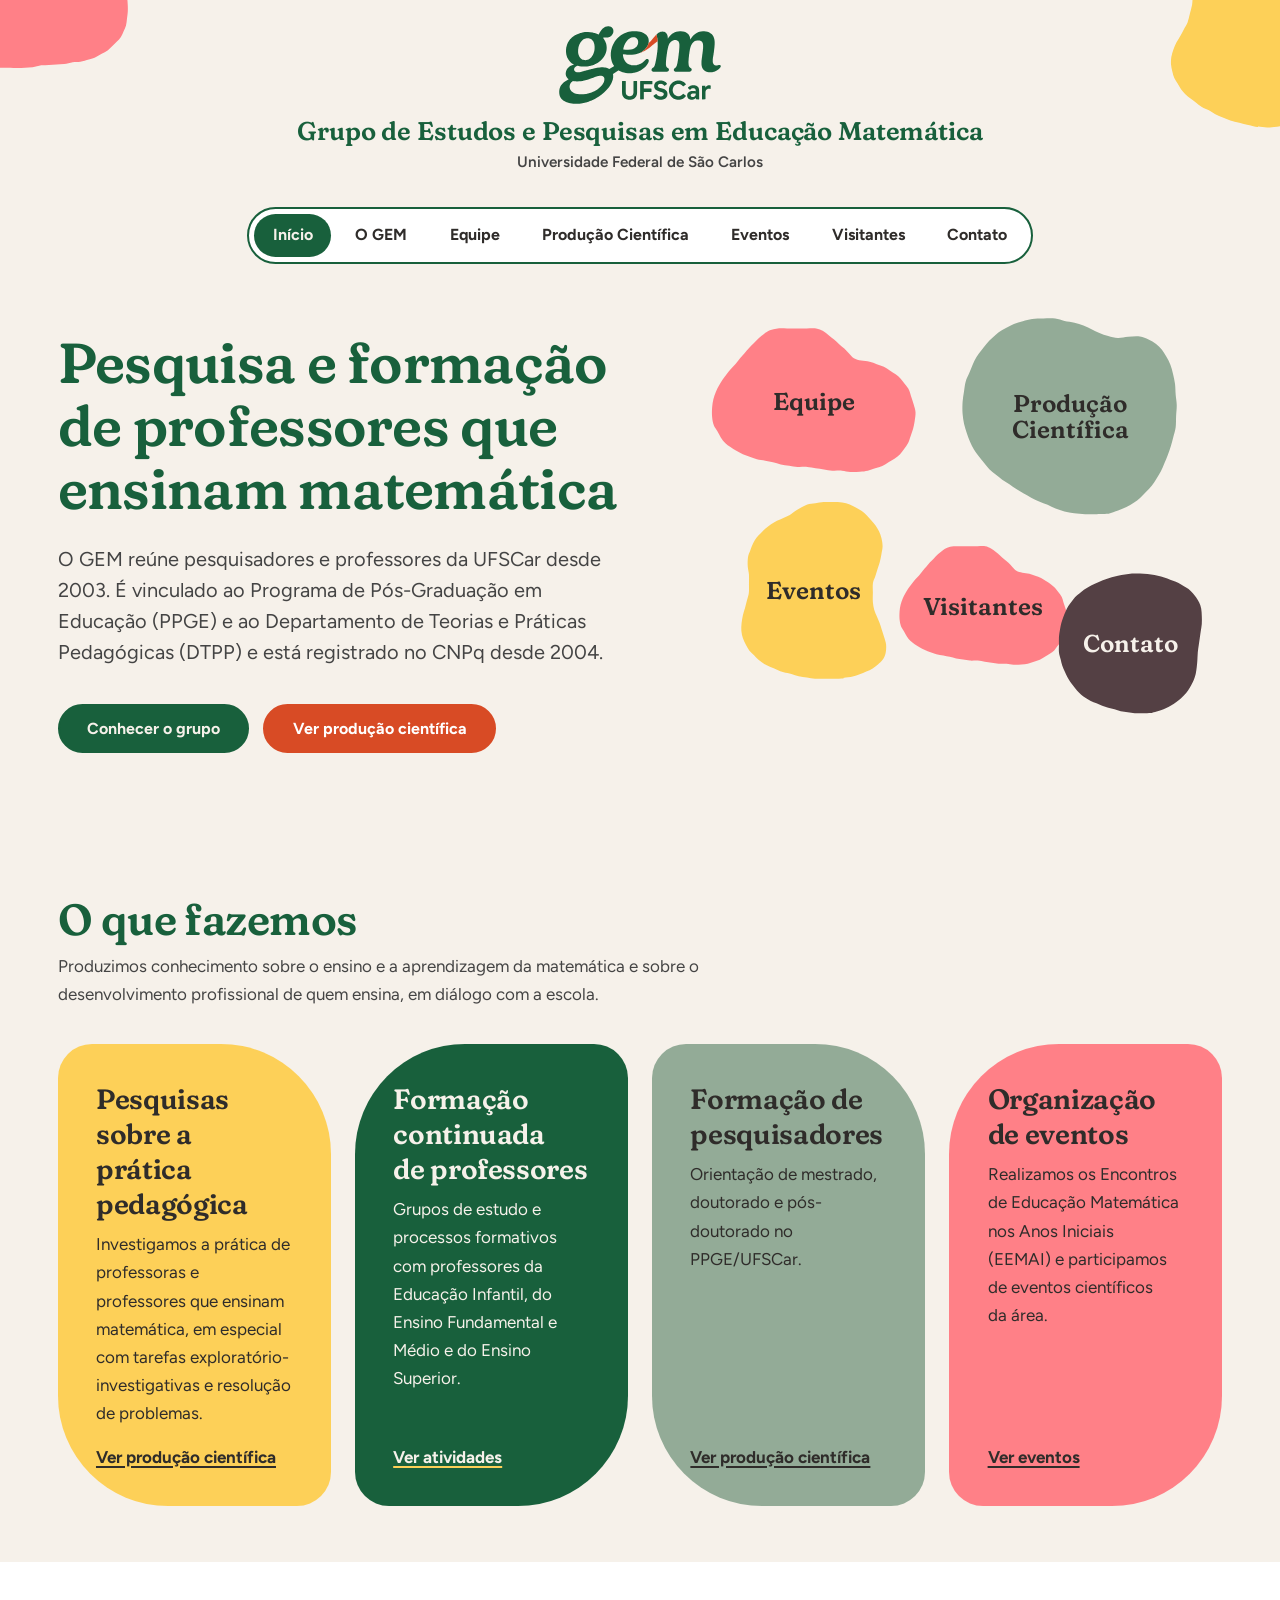
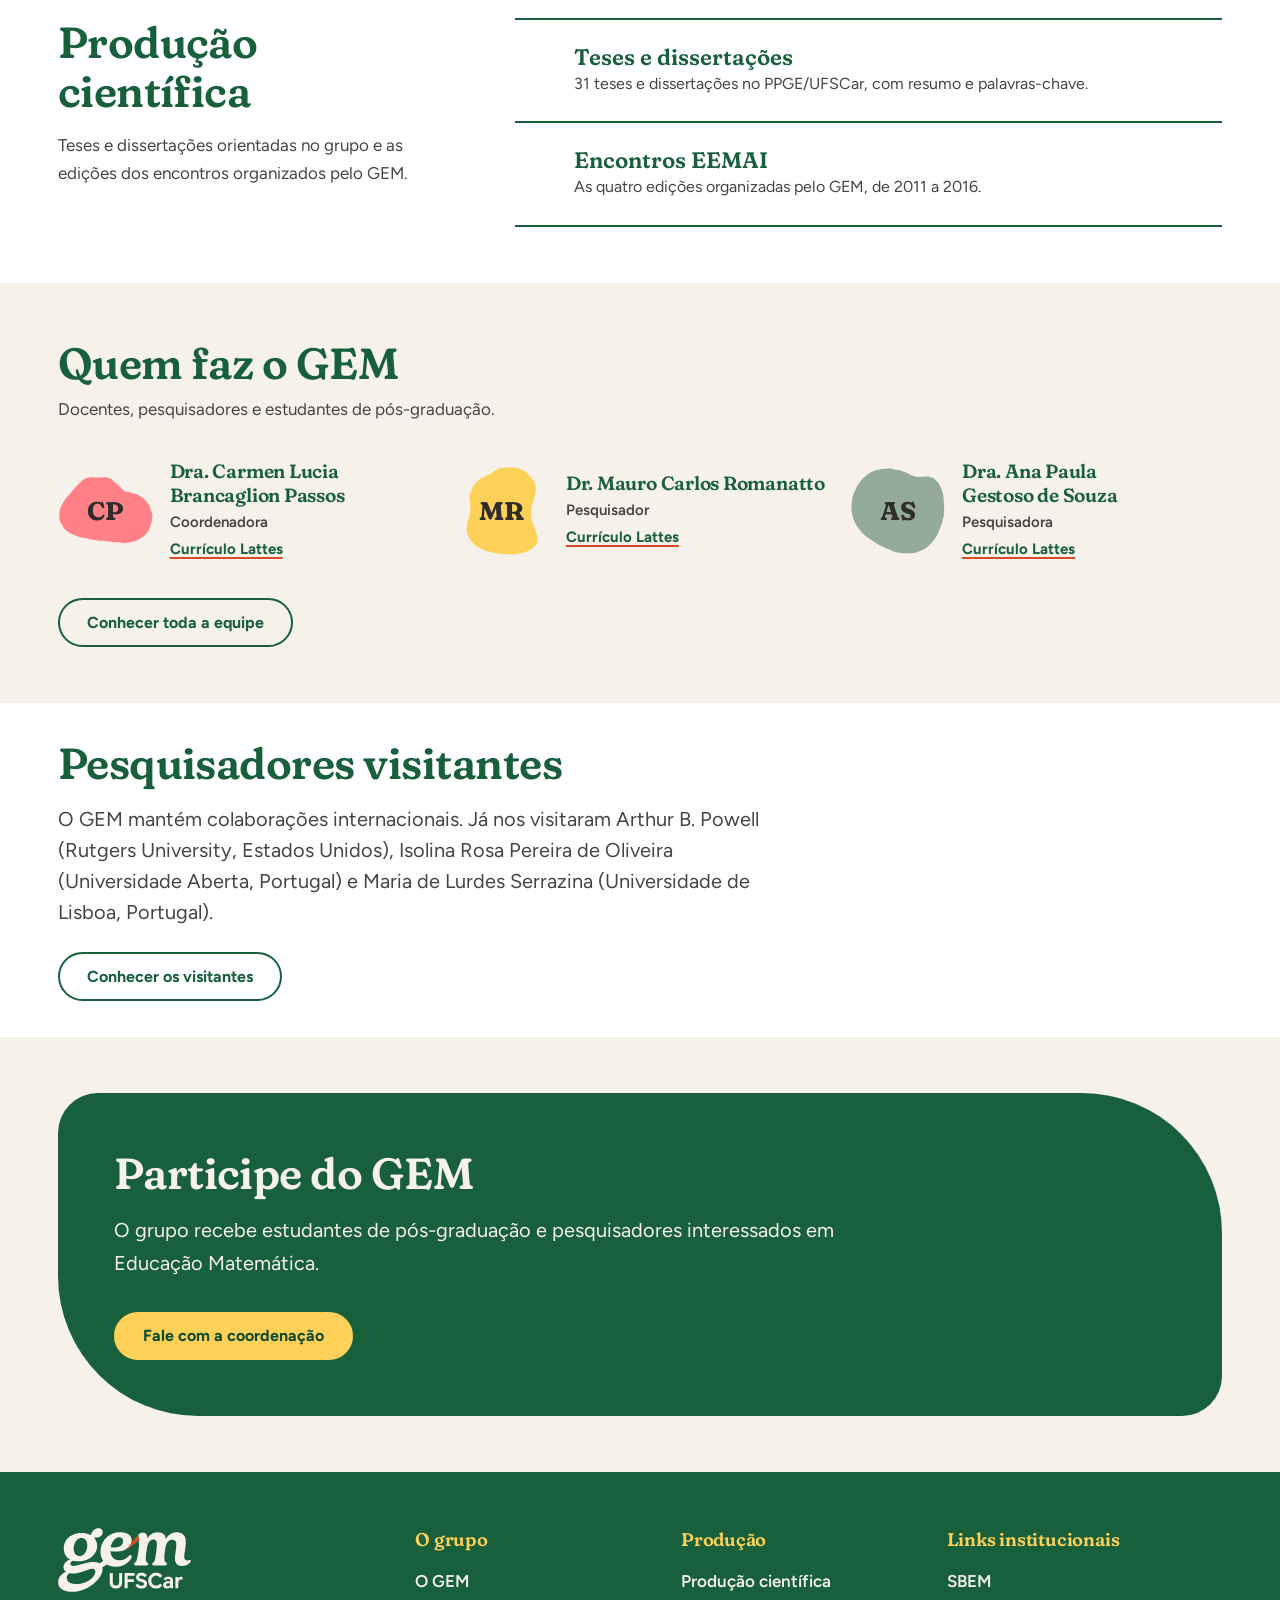
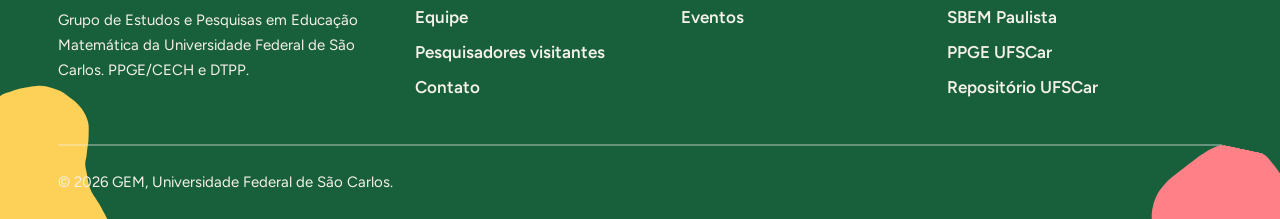
==== index.html @ 5d58b0df "Add files via upload" ====
<!DOCTYPE html>
<html lang="pt-BR">
<head>
  <meta charset="UTF-8">
  <meta name="viewport" content="width=device-width, initial-scale=1.0">
  <meta name="description" content="GEM, Grupo de Estudos e Pesquisas em Educação Matemática da UFSCar. Pesquisa e formação de professores que ensinam matemática desde 2003.">
  <meta name="theme-color" content="#18603c">
  <title>GEM UFSCar | Grupo de Estudos e Pesquisas em Educação Matemática</title>
  <link rel="preload" href="assets/fonts/fraunces-latin-soft-normal.woff2" as="font" type="font/woff2" crossorigin>
  <link rel="preload" href="assets/fonts/figtree-latin-wght-normal.woff2" as="font" type="font/woff2" crossorigin>
  <link rel="stylesheet" href="css/main.css">
  <link rel="stylesheet" href="css/components.css">
  <link rel="stylesheet" href="css/responsive.css">
  <link rel="icon" href="assets/icons/favicon.svg" type="image/svg+xml">
</head>
<body>
  <a class="skip-link" href="#main">Pular para o conteúdo principal</a>

  <header class="site-header">
    <div class="brand">
      <span class="blob blob--coral" style="--w:190px;--l:-60px;--t:-60px;--rot:-12deg" aria-hidden="true"></span>
      <span class="blob blob--amarelo" style="--w:150px;--r:-45px;--t:-55px;--rot:14deg" aria-hidden="true"></span>
      <a class="brand-logo" href="index.html" aria-label="GEM UFSCar, página inicial">
        <img src="assets/images/logo-gem.svg" alt="" width="162" height="78">
      </a>
      <p class="brand-name">Grupo de Estudos e Pesquisas em Educação Matemática</p>
      <p class="brand-inst">Universidade Federal de São Carlos</p>
    </div>
    <nav class="site-nav" aria-label="Navegação principal">
      <button class="nav-toggle" aria-expanded="false" aria-controls="primary-nav">
        <span class="nav-toggle-barras" aria-hidden="true"><span></span><span></span><span></span></span>
        Menu
      </button>
      <ul class="nav-list" id="primary-nav">
          <li><a class="nav-link active" href="index.html" aria-current="page">Início</a></li>
          <li><a class="nav-link" href="o-gem.html">O GEM</a></li>
          <li><a class="nav-link" href="equipe.html">Equipe</a></li>
          <li><a class="nav-link" href="producao-cientifica.html">Produção Científica</a></li>
          <li><a class="nav-link" href="eventos.html">Eventos</a></li>
          <li><a class="nav-link" href="visitantes.html">Visitantes</a></li>
          <li><a class="nav-link" href="contato.html">Contato</a></li>
      </ul>
    </nav>
  </header>

  <main id="main">
    <section class="hero">
      <div class="container">
        <div class="hero-grid">
          <div>
            <h1>Pesquisa e formação de professores que ensinam matemática</h1>
            <p class="lead">O GEM reúne pesquisadores e professores da UFSCar desde 2003. É vinculado ao Programa de Pós-Graduação em Educação (PPGE) e ao Departamento de Teorias e Práticas Pedagógicas (DTPP) e está registrado no CNPq desde 2004.</p>
            <div class="btn-grupo">
              <a class="btn btn-primary" href="o-gem.html">Conhecer o grupo</a>
              <a class="btn btn-laranja" href="producao-cientifica.html">Ver produção científica</a>
            </div>
          </div>
          <nav class="mapa" aria-label="Atalhos do site">
            <a class="mancha mancha--coral mancha--equipe" href="equipe.html">Equipe</a>
            <a class="mancha mancha--azul mancha--orientacoes" href="producao-cientifica.html">Produção Científica</a>
            <a class="mancha mancha--sage mancha--eventos" href="eventos.html">Eventos</a>
            <a class="mancha mancha--bege mancha--visitantes" href="visitantes.html">Visi&shy;tantes</a>
            <a class="mancha mancha--ameixa mancha--contato" href="contato.html">Contato</a>
          </nav>
        </div>
      </div>
    </section>

    <section class="section" id="o-que-fazemos">
      <div class="container">
        <div class="section-intro">
          <h2>O que fazemos</h2>
          <p>Produzimos conhecimento sobre o ensino e a aprendizagem da matemática e sobre o desenvolvimento profissional de quem ensina, em diálogo com a escola.</p>
        </div>
        <div class="paineis">
          <article class="painel">
            <div>
              <h3>Pesquisas sobre a prática pedagógica</h3>
              <p>Investigamos a prática de professoras e professores que ensinam matemática, em especial com tarefas exploratório-investigativas e resolução de problemas.</p>
            </div>
            <a href="producao-cientifica.html">Ver produção científica</a>
          </article>
          <article class="painel">
            <div>
              <h3>Formação continuada de professores</h3>
              <p>Grupos de estudo e processos formativos com professores da Educação Infantil, do Ensino Fundamental e Médio e do Ensino Superior.</p>
            </div>
            <a href="o-gem.html#atividades">Ver atividades</a>
          </article>
          <article class="painel">
            <div>
              <h3>Formação de pesquisadores</h3>
              <p>Orientação de mestrado, doutorado e pós-doutorado no PPGE/UFSCar.</p>
            </div>
            <a href="producao-cientifica.html">Ver produção científica</a>
          </article>
          <article class="painel">
            <div>
              <h3>Organização de eventos</h3>
              <p>Realizamos os Encontros de Educação Matemática nos Anos Iniciais (EEMAI) e participamos de eventos científicos da área.</p>
            </div>
            <a href="eventos.html">Ver eventos</a>
          </article>
        </div>
      </div>
    </section>

    <section class="section section--branca section--clip">
      
      <div class="container">
        <div class="producao">
          <div>
            <h2>Produção científica</h2>
            <p>Teses e dissertações orientadas no grupo e as edições dos encontros organizados pelo GEM.</p>
          </div>
          <div class="linhas">
            <a class="linha-link" href="producao-cientifica.html">
              <i style="--img:url('assets/blobs/coral.svg')" aria-hidden="true"></i>
              <strong>Teses e dissertações</strong>
              <span>31 teses e dissertações no PPGE/UFSCar, com resumo e palavras-chave.</span>
            </a>
            <a class="linha-link" href="eventos.html">
              <i style="--img:url('assets/blobs/sage.svg')" aria-hidden="true"></i>
              <strong>Encontros EEMAI</strong>
              <span>As quatro edições organizadas pelo GEM, de 2011 a 2016.</span>
            </a>
          </div>
        </div>
      </div>
    </section>

    <section class="section">
      <div class="container">
        <div class="section-intro">
          <h2>Quem faz o GEM</h2>
          <p>Docentes, pesquisadores e estudantes de pós-graduação.</p>
        </div>
        <div class="pessoas">
          <div class="pessoa pessoa--destaque">
            <div class="avatar avatar--c1" aria-hidden="true">CP</div>
            <div>
              <h3>Dra. Carmen Lucia Brancaglion Passos</h3>
              <p class="pessoa-papel">Coordenadora</p>
              <a href="http://lattes.cnpq.br/2297203444364327" target="_blank" rel="noopener">Currículo Lattes</a>
            </div>
          </div>
          <div class="pessoa pessoa--destaque">
            <div class="avatar avatar--c2" aria-hidden="true">MR</div>
            <div>
              <h3>Dr. Mauro Carlos Romanatto</h3>
              <p class="pessoa-papel">Pesquisador</p>
              <a href="http://lattes.cnpq.br/2835177629025409" target="_blank" rel="noopener">Currículo Lattes</a>
            </div>
          </div>
          <div class="pessoa pessoa--destaque">
            <div class="avatar avatar--c3" aria-hidden="true">AS</div>
            <div>
              <h3>Dra. Ana Paula Gestoso de Souza</h3>
              <p class="pessoa-papel">Pesquisadora</p>
              <a href="http://lattes.cnpq.br/2662760426985944" target="_blank" rel="noopener">Currículo Lattes</a>
            </div>
          </div>
        </div>
        <p class="mt-xl"><a class="btn btn-contorno" href="equipe.html">Conhecer toda a equipe</a></p>
      </div>
    </section>

    <section class="section section--sm section--branca section--clip">
      <div class="container">
        <h2>Pesquisadores visitantes</h2>
        <p class="lead">O GEM mantém colaborações internacionais. Já nos visitaram Arthur B. Powell (Rutgers University, Estados Unidos), Isolina Rosa Pereira de Oliveira (Universidade Aberta, Portugal) e Maria de Lurdes Serrazina (Universidade de Lisboa, Portugal).</p>
        <p class="mt-lg"><a class="btn btn-contorno" href="visitantes.html">Conhecer os visitantes</a></p>
      </div>
    </section>

    <section class="section">
      <div class="container">
        <div class="chamada">
          
          <h2>Participe do GEM</h2>
          <p>O grupo recebe estudantes de pós-graduação e pesquisadores interessados em Educação Matemática.</p>
          <a class="btn btn-amarelo" href="contato.html">Fale com a coordenação</a>
        </div>
      </div>
    </section>
  </main>

  <footer class="site-footer">
    <span class="blob blob--amarelo" style="--w:160px;--l:-55px;--b:-60px;--rot:-10deg" aria-hidden="true"></span>
    <span class="blob blob--coral" style="--w:190px;--r:-60px;--b:-65px;--rot:12deg" aria-hidden="true"></span>
    <div class="container">
      <div class="footer-grid">
        <div class="footer-brand">
          <div class="footer-logo"><img src="assets/images/logo-gem-claro.svg" alt="GEM UFSCar" width="134" height="64"></div>
          <p class="footer-tagline">Grupo de Estudos e Pesquisas em Educação Matemática da Universidade Federal de São Carlos. PPGE/CECH e DTPP.</p>
        </div>
        <div>
          <h3 class="footer-title">O grupo</h3>
          <ul class="footer-links">
            <li><a href="o-gem.html">O GEM</a></li>
            <li><a href="equipe.html">Equipe</a></li>
            <li><a href="visitantes.html">Pesquisadores visitantes</a></li>
            <li><a href="contato.html">Contato</a></li>
          </ul>
        </div>
        <div>
          <h3 class="footer-title">Produção</h3>
          <ul class="footer-links">
            <li><a href="producao-cientifica.html">Produção científica</a></li>
            <li><a href="eventos.html">Eventos</a></li>
          </ul>
        </div>
        <div>
          <h3 class="footer-title">Links institucionais</h3>
          <ul class="footer-links">
            <li><a href="https://sbembrasil.org.br/sbembrasil/" target="_blank" rel="noopener">SBEM</a></li>
            <li><a href="http://sbempaulista.org.br/" target="_blank" rel="noopener">SBEM Paulista</a></li>
            <li><a href="http://www.ppge.ufscar.br/" target="_blank" rel="noopener">PPGE UFSCar</a></li>
            <li><a href="https://repositorio.ufscar.br/" target="_blank" rel="noopener">Repositório UFSCar</a></li>
          </ul>
        </div>
      </div>
      <div class="footer-bottom">
        <p>© <span data-year>2026</span> GEM, Universidade Federal de São Carlos.</p>
      </div>
    </div>
  </footer>

  <button class="back-to-top" aria-label="Voltar ao topo"><svg width="20" height="20" viewBox="0 0 24 24" fill="none" stroke="currentColor" stroke-width="2.6" stroke-linecap="round" stroke-linejoin="round" aria-hidden="true"><path d="m18 15-6-6-6 6"/></svg></button>
  <script src="js/main.js"></script>
</body>
</html>
---- css/main.css ----
@charset "UTF-8";
/* ==========================================================
   GEM UFSCar — base: tokens, fontes, reset, tipografia, layout
   Paleta: verde #18603c · laranja #d84b25 · papel #f6f1ea · grafite #444
   ========================================================== */

/* --- Fontes (hospedadas no próprio site) --- */
@font-face {
  font-family: 'Fraunces';
  font-style: normal;
  font-weight: 100 900;
  font-display: swap;
  src: url('../assets/fonts/fraunces-latin-ext-soft-normal.woff2') format('woff2');
  unicode-range: U+0100-02BA, U+02BD-02C5, U+02C7-02CC, U+02CE-02D7, U+02DD-02FF, U+0304, U+0308, U+0329, U+1D00-1DBF, U+1E00-1E9F, U+1EF2-1EFF, U+2020, U+20A0-20AB, U+20AD-20C0, U+2113, U+2C60-2C7F, U+A720-A7FF;
}
@font-face {
  font-family: 'Fraunces';
  font-style: normal;
  font-weight: 100 900;
  font-display: swap;
  src: url('../assets/fonts/fraunces-latin-soft-normal.woff2') format('woff2');
  unicode-range: U+0000-00FF, U+0131, U+0152-0153, U+02BB-02BC, U+02C6, U+02DA, U+02DC, U+0304, U+0308, U+0329, U+2000-206F, U+20AC, U+2122, U+2191, U+2193, U+2212, U+2215, U+FEFF, U+FFFD;
}
@font-face {
  font-family: 'Figtree';
  font-style: normal;
  font-weight: 300 900;
  font-display: swap;
  src: url('../assets/fonts/figtree-latin-ext-wght-normal.woff2') format('woff2');
  unicode-range: U+0100-02BA, U+02BD-02C5, U+02C7-02CC, U+02CE-02D7, U+02DD-02FF, U+0304, U+0308, U+0329, U+1D00-1DBF, U+1E00-1E9F, U+1EF2-1EFF, U+2020, U+20A0-20AB, U+20AD-20C0, U+2113, U+2C60-2C7F, U+A720-A7FF;
}
@font-face {
  font-family: 'Figtree';
  font-style: normal;
  font-weight: 300 900;
  font-display: swap;
  src: url('../assets/fonts/figtree-latin-wght-normal.woff2') format('woff2');
  unicode-range: U+0000-00FF, U+0131, U+0152-0153, U+02BB-02BC, U+02C6, U+02DA, U+02DC, U+0304, U+0308, U+0329, U+2000-206F, U+20AC, U+2122, U+2191, U+2193, U+2212, U+2215, U+FEFF, U+FFFD;
}

:root {
  /* Marca (amostrado do logo e da paleta enviada) */
  --verde: #18603c;
  --verde-escuro: #0f4a2d;
  --verde-vivo: #1f7a4c;
  --laranja: #d84b25;
  --laranja-escuro: #b63a18;
  --papel: #f6f1ea;
  --branco: #ffffff;
  --grafite: #444444;
  --grafite-escuro: #2f2c2a;
  --texto-suave: #5a554f;

  /* Manchas orgânicas */
  --coral: #ff8087;
  --amarelo: #fdd058;
  --mostarda: #f2be2f;
  --azul: #c4e2f2;
  --sage: #93ab97;
  --bege: #e8ccb8;
  --salmao: #f6a595;
  --rosa: #f0b0b8;
  --pessego: #fec8a2;
  --ameixa: #544044;

  /* Linhas e superfícies (sempre quentes, nunca cinza frio) */
  --linha: rgba(24, 96, 60, 0.22);
  --linha-forte: rgba(24, 96, 60, 0.5);

  /* Tipografia */
  --fonte-titulo: 'Fraunces', Georgia, 'Times New Roman', serif;
  --fonte-corpo: 'Figtree', 'Segoe UI', system-ui, -apple-system, Roboto, Arial, sans-serif;

  --fs-sm: 0.9375rem;
  --fs-base: 1.0625rem;
  --fs-lg: 1.25rem;
  --fs-xl: 1.5rem;
  --fs-2xl: 2rem;
  --fs-3xl: 2.75rem;
  --fs-hero: clamp(2.4rem, 4.4vw, 4.6rem);

  /* Espaço */
  --space-xs: 0.25rem;
  --space-sm: 0.5rem;
  --space-md: 1rem;
  --space-lg: 1.5rem;
  --space-xl: 2.25rem;
  --space-2xl: 3.5rem;
  --space-3xl: 5rem;
  --space-4xl: 7rem;

  --container: 100%;
  --gutter: clamp(1.25rem, 4.5vw, 5rem);
  --raio: 14px;

  --transicao: 200ms ease;
}

/* --- Reset --- */
*, *::before, *::after { box-sizing: border-box; margin: 0; padding: 0; }
html { scroll-behavior: smooth; -webkit-text-size-adjust: 100%; scroll-padding-top: 5.5rem; }
body {
  font-family: var(--fonte-corpo);
  font-size: var(--fs-base);
  line-height: 1.65;
  color: var(--grafite);
  background: var(--papel);
  -webkit-font-smoothing: antialiased;
  text-rendering: optimizeLegibility;
  overflow-x: hidden;
}
img, svg { display: block; max-width: 100%; }
img { height: auto; }
ul, ol { list-style: none; }
button, input, select, textarea { font: inherit; color: inherit; }
button { cursor: pointer; }

:focus-visible { outline: 3px solid var(--laranja); outline-offset: 3px; border-radius: 4px; }
::selection { background: var(--amarelo); color: var(--verde-escuro); }

.skip-link {
  position: absolute; top: -100px; left: 50%; transform: translateX(-50%);
  background: var(--verde); color: var(--papel); padding: 0.6rem 1.1rem;
  border-radius: 999px; z-index: 1000; font-weight: 600; text-decoration: none;
}
.skip-link:focus { top: 0.75rem; }

/* --- Tipografia --- */
h1, h2, h3, h4 {
  font-family: var(--fonte-titulo);
  font-variation-settings: 'SOFT' 100;
  font-weight: 600;
  line-height: 1.12;
  color: var(--verde);
  letter-spacing: -0.012em;
  text-wrap: balance;
}
h1 { font-size: var(--fs-hero); }
h2 { font-size: clamp(1.9rem, 3.4vw, 2.75rem); margin-bottom: var(--space-md); }
h3 { font-size: var(--fs-xl); margin-bottom: var(--space-sm); line-height: 1.25; }
h4 { font-size: var(--fs-lg); margin-bottom: var(--space-xs); }

p { margin-bottom: var(--space-md); max-width: 68ch; text-wrap: pretty; }
p:last-child { margin-bottom: 0; }
strong { font-weight: 700; color: var(--grafite-escuro); }

a { color: var(--verde); text-decoration-line: underline; text-decoration-color: var(--laranja); text-decoration-thickness: 2px; text-underline-offset: 0.2em; transition: color var(--transicao), text-decoration-color var(--transicao); }
a:hover { color: var(--laranja-escuro); }

.lead { font-size: var(--fs-lg); line-height: 1.55; color: var(--grafite); max-width: 56ch; }
.text-muted { color: var(--texto-suave); }

/* --- Layout --- */
.container { width: 100%; max-width: var(--container); margin: 0 auto; padding: 0 var(--gutter); position: relative; }
.container--texto, .container--medio { max-width: none; }

.section { padding: var(--space-3xl) 0; position: relative; }
.section--sm { padding: var(--space-2xl) 0; }
.section--branca { background: var(--branco); }
.section--clip { overflow: hidden; }

.section-intro { margin-bottom: var(--space-2xl); max-width: 60ch; }
.section-intro h2 { margin-bottom: var(--space-sm); }
.section-intro p { color: var(--grafite); }

.grid { display: grid; gap: var(--space-lg); }
.grid-2 { grid-template-columns: repeat(2, 1fr); }
.grid-3 { grid-template-columns: repeat(3, 1fr); }

/* --- Utilitários (mantidos para compatibilidade com as páginas de dados) --- */
.text-center { text-align: center; }
.mt-md { margin-top: var(--space-md); }
.mt-lg { margin-top: var(--space-lg); }
.mt-xl { margin-top: var(--space-xl); }
.mb-md { margin-bottom: var(--space-md); }
.mb-lg { margin-bottom: var(--space-lg); }
.mb-xl { margin-bottom: var(--space-xl); }
.visually-hidden {
  position: absolute; width: 1px; height: 1px; margin: -1px; padding: 0;
  overflow: hidden; clip: rect(0, 0, 0, 0); white-space: nowrap; border: 0;
}
---- css/components.css ----
@charset "UTF-8";
/* ==========================================================
   GEM UFSCar — componentes
   ========================================================== */

/* --- Manchas orgânicas (decorativas) ---------------------- */
.blob {
  position: absolute;
  pointer-events: none;
  z-index: 0;
  background: var(--img) no-repeat center / contain;
  width: var(--w, 200px);
  aspect-ratio: var(--ar, 1.2);
  top: var(--t, auto); right: var(--r, auto); bottom: var(--b, auto); left: var(--l, auto);
  transform: rotate(var(--rot, 0deg));
}
.blob--coral   { --img: url('../assets/blobs/coral.svg');          --ar: 169 / 118; }
.blob--azul    { --img: url('../assets/blobs/azul.svg');           --ar: 196 / 148; }
.blob--sage    { --img: url('../assets/blobs/sage.svg');           --ar: 161 / 147; }
.blob--bege    { --img: url('../assets/blobs/bege.svg');           --ar: 201 / 156; }
.blob--salmao  { --img: url('../assets/blobs/salmao.svg');         --ar: 146 / 132; }
.blob--ameixa  { --img: url('../assets/blobs/ameixa.svg');         --ar: 148 / 145; }
.blob--amarelo { --img: url('../assets/blobs/amarelo.svg');        --ar: 126 / 152; }
.blob--mostarda { --img: url('../assets/blobs/mostarda-canto.svg'); --ar: 197 / 138; }
.blob--pessego { --img: url('../assets/blobs/pessego-canto.svg');  --ar: 135 / 139; }
.blob--rosa    { --img: url('../assets/blobs/rosa.svg');           --ar: 190 / 151; }
.blob--faixa   { --img: url('../assets/blobs/verde-faixa.svg');    --ar: 232 / 95; }

/* --- Botões ------------------------------------------------ */
.btn {
  display: inline-flex; align-items: center; justify-content: center; gap: 0.5rem;
  padding: 0.8rem 1.7rem;
  font-weight: 700; font-size: 1rem; line-height: 1.2;
  border: 2px solid transparent; border-radius: 999px;
  text-decoration: none; cursor: pointer;
  transition: background var(--transicao), color var(--transicao), border-color var(--transicao), transform var(--transicao);
}
.btn:hover { text-decoration: none; transform: translateY(-2px); }
.btn-primary { background: var(--verde); color: var(--papel); border-color: var(--verde); }
.btn-primary:hover { background: var(--verde-escuro); border-color: var(--verde-escuro); color: var(--branco); }
.btn-laranja { background: var(--laranja); color: var(--branco); border-color: var(--laranja); }
.btn-laranja:hover { background: var(--laranja-escuro); border-color: var(--laranja-escuro); color: var(--branco); }
.btn-contorno { background: transparent; color: var(--verde); border-color: var(--verde); }
.btn-contorno:hover { background: var(--verde); color: var(--papel); }
.btn-amarelo { background: var(--amarelo); color: var(--verde-escuro); border-color: var(--amarelo); }
.btn-amarelo:hover { background: var(--branco); border-color: var(--branco); color: var(--verde-escuro); }
.btn-sm { padding: 0.5rem 1.1rem; font-size: 0.9375rem; }
.btn-block { width: 100%; }
.btn-grupo { display: flex; flex-wrap: wrap; gap: 0.9rem; }

/* ==========================================================
   CABEÇALHO: marca centralizada, menu abaixo
   ========================================================== */
.site-header { position: relative; background: var(--papel); }
.brand {
  position: relative; overflow: hidden;
  display: flex; flex-direction: column; align-items: center; text-align: center;
  padding: 1.6rem var(--gutter) 1.4rem;
}
.brand .blob { z-index: 0; }
.brand-logo { position: relative; z-index: 1; display: block; line-height: 0; }
.brand-logo img { height: 78px; width: auto; }
.brand-name {
  position: relative; z-index: 1;
  margin: 0.8rem 0 0; max-width: none;
  font-family: var(--fonte-titulo); font-variation-settings: 'SOFT' 100;
  font-weight: 600; font-size: clamp(1.15rem, 2.4vw, 1.6rem); line-height: 1.2;
  color: var(--verde); letter-spacing: -0.005em;
}
.brand-inst {
  position: relative; z-index: 1;
  margin: 0.2rem 0 0; max-width: none;
  font-weight: 600; font-size: 0.95rem; color: var(--grafite);
}

.site-nav {
  position: sticky; top: 0; z-index: 100;
  background: var(--papel);
  padding: 0.55rem var(--gutter) 0.8rem;
  display: flex; justify-content: center;
}
.site-nav::after {
  content: ''; position: absolute; left: 0; right: 0; bottom: 0; height: 2px;
  background: var(--verde); opacity: 0; transition: opacity var(--transicao);
}
.site-nav.is-stuck::after { opacity: 1; }
.nav-list {
  display: flex; flex-wrap: wrap; justify-content: center; gap: 0.35rem;
  padding: 0.35rem; background: var(--branco);
  border: 2px solid var(--verde); border-radius: 999px;
}
.nav-link {
  display: block; padding: 0.5rem 1.15rem; border-radius: 999px;
  font-weight: 700; font-size: 1rem; color: var(--grafite-escuro);
  text-decoration: none; transition: background var(--transicao), color var(--transicao);
}
.nav-link:hover { background: var(--amarelo); color: var(--verde-escuro); text-decoration: none; }
.nav-link.active { background: var(--verde); color: var(--papel); }
.nav-toggle {
  display: none; align-items: center; gap: 0.65rem;
  padding: 0.6rem 1.3rem; font-weight: 700;
  background: var(--branco); color: var(--verde);
  border: 2px solid var(--verde); border-radius: 999px;
}
.nav-toggle-barras { display: grid; gap: 4px; }
.nav-toggle-barras span { display: block; width: 20px; height: 2.5px; background: currentColor; border-radius: 2px; transition: transform var(--transicao), opacity var(--transicao); }
.nav-toggle[aria-expanded="true"] .nav-toggle-barras span:nth-child(1) { transform: translateY(6.5px) rotate(45deg); }
.nav-toggle[aria-expanded="true"] .nav-toggle-barras span:nth-child(2) { opacity: 0; }
.nav-toggle[aria-expanded="true"] .nav-toggle-barras span:nth-child(3) { transform: translateY(-6.5px) rotate(-45deg); }

/* ==========================================================
   HERO (início)
   ========================================================== */
.hero { position: relative; overflow: hidden; padding: var(--space-2xl) 0 var(--space-3xl); }
.hero-grid { display: grid; grid-template-columns: minmax(0, 1.2fr) minmax(0, 1fr); gap: var(--space-xl); align-items: center; }
.hero h1 { margin-bottom: var(--space-lg); color: var(--verde); }
.hero .lead { margin-bottom: var(--space-xl); }

/* Mapa de manchas: cada mancha é um atalho para uma seção */
.mapa { position: relative; aspect-ratio: 1 / 0.92; width: 100%; max-width: 560px; margin-left: auto; }
.mancha {
  position: absolute; display: flex; align-items: center; justify-content: center;
  text-align: center; text-decoration: none;
  background: var(--img) no-repeat center / 100% 100%;
  font-family: var(--fonte-titulo); font-variation-settings: 'SOFT' 100;
  font-weight: 600; font-size: clamp(1.05rem, 1.9vw, 1.45rem); line-height: 1.1;
  color: var(--grafite-escuro);
  transition: transform 260ms cubic-bezier(.3, 1.4, .5, 1);
  animation: surgir 700ms cubic-bezier(.3, 1.3, .5, 1) both;
  animation-delay: calc(var(--i, 0) * 90ms + 150ms);
}
.mancha:hover { transform: scale(1.07) rotate(-3deg); color: var(--grafite-escuro); text-decoration: none; }
.mancha:focus-visible { outline-offset: 6px; border-radius: 40%; }
.mancha--coral   { --img: url('../assets/blobs/coral.svg'); }
.mancha--amarelo { --img: url('../assets/blobs/amarelo.svg'); }
.mancha--azul    { --img: url('../assets/blobs/sage.svg'); }
.mancha--sage    { --img: url('../assets/blobs/amarelo.svg'); }
.mancha--bege    { --img: url('../assets/blobs/coral.svg'); }
.mancha--ameixa  { --img: url('../assets/blobs/ameixa.svg'); color: var(--papel); }
.mancha--ameixa:hover { color: var(--amarelo); }
.mancha--equipe     { left: 2%;  top: 3%;  width: 40%; height: 36%; --i: 0; }
.mancha--publicacoes { left: 41%; top: 0;   width: 36%; height: 46%; --i: 1; }
.mancha--orientacoes { left: 63%; top: 32%; width: 37%; height: 36%; --i: 2; }
.mancha--eventos    { left: 4%;  top: 41%; width: 36%; height: 38%; --i: 3; }
.mancha--visitantes { left: 34%; top: 47%; width: 33%; height: 31%; --i: 4; }
.mancha--contato    { left: 51%; top: 71%; width: 32%; height: 29%; --i: 5; }
@keyframes surgir { from { opacity: 0; transform: scale(0.6) rotate(-8deg); } to { opacity: 1; transform: none; } }

/* ==========================================================
   PAINÉIS ORGÂNICOS (o que fazemos)
   ========================================================== */
.paineis { display: grid; grid-template-columns: repeat(6, 1fr); gap: var(--space-lg); }
.painel {
  position: relative; display: flex; flex-direction: column; justify-content: space-between;
  padding: 2.4rem 2.4rem 2.2rem; min-height: 260px;
  border-radius: 34px 120px 34px 120px;
  color: var(--grafite-escuro);
  overflow: hidden;
}
.painel > * { position: relative; z-index: 1; }
.painel:nth-child(1) { grid-column: span 4; background: var(--amarelo); }
.painel:nth-child(2) { grid-column: span 2; background: var(--verde); color: var(--papel); border-radius: 120px 34px 120px 34px; }
.painel:nth-child(3) { grid-column: span 2; background: var(--azul); border-radius: 120px 34px 120px 34px; }
.painel:nth-child(4) { grid-column: span 4; background: var(--coral); }
.painel h3 { color: inherit; font-size: clamp(1.4rem, 2.2vw, 1.75rem); max-width: 18ch; }
.painel p { color: inherit; font-size: 1.0625rem; max-width: 46ch; }
.painel:nth-child(2) p, .painel:nth-child(3) p { max-width: none; }
.painel a { color: inherit; font-weight: 700; margin-top: var(--space-md); align-self: flex-start; text-decoration-color: currentColor; }
.painel a:hover { color: inherit; text-decoration-thickness: 4px; }
.painel:nth-child(2) a { text-decoration-color: var(--amarelo); }
.painel:nth-child(2) h3 { color: var(--papel); }
.painel:nth-child(2) a:hover { color: var(--amarelo); }

/* ==========================================================
   LINHAS DE LINKS (produção, atalhos)
   ========================================================== */
.producao { display: grid; grid-template-columns: minmax(0, 0.8fr) minmax(0, 1.2fr); gap: var(--space-2xl); align-items: start; }
.linhas { border-top: 2px solid var(--verde); }
.linha-link {
  display: grid; grid-template-columns: 2.4rem 1fr; gap: 0 var(--space-md); align-items: center;
  padding: 1.5rem 0.5rem 1.5rem 0.25rem; border-bottom: 2px solid var(--verde);
  text-decoration: none; color: inherit;
  transition: background var(--transicao), padding var(--transicao);
}
.linha-link:hover { background: var(--papel); padding-left: 1rem; text-decoration: none; }
.linha-link i { display: block; width: 2.4rem; height: 2.4rem; grid-row: span 2; background: var(--img) no-repeat center / contain; }
.linha-link strong { font-family: var(--fonte-titulo); font-variation-settings: 'SOFT' 100; font-size: 1.4rem; font-weight: 600; color: var(--verde); line-height: 1.2; }
.linha-link:hover strong { color: var(--laranja-escuro); }
.linha-link span { color: var(--grafite); font-size: 1rem; }

/* ==========================================================
   PESSOAS
   ========================================================== */
.pessoas { display: grid; grid-template-columns: repeat(3, 1fr); gap: var(--space-xl) var(--space-lg); }
.pessoa { display: grid; grid-template-columns: 78px 1fr; gap: 0 var(--space-md); align-items: center; }
.avatar {
  position: relative; width: 78px; height: 72px; display: grid; place-items: center;
  background: var(--img) no-repeat center / 100% 100%;
  font-family: var(--fonte-titulo); font-variation-settings: 'SOFT' 100;
  font-weight: 700; font-size: 1.35rem; color: var(--grafite-escuro);
}
.avatar--c1 { --img: url('../assets/blobs/coral.svg'); }
.avatar--c2 { --img: url('../assets/blobs/amarelo.svg'); }
.avatar--c3 { --img: url('../assets/blobs/azul.svg'); }
.avatar--c4 { --img: url('../assets/blobs/sage.svg'); }
.avatar--c5 { --img: url('../assets/blobs/bege.svg'); }
.avatar--c6 { --img: url('../assets/blobs/salmao.svg'); }
.avatar--c7 { --img: url('../assets/blobs/rosa.svg'); }
.avatar--c8 { --img: url('../assets/blobs/verde-faixa.svg'); }
.pessoa h3 { font-size: 1.2rem; margin-bottom: 0.15rem; line-height: 1.25; }
.pessoa-papel { font-weight: 600; color: var(--grafite); font-size: 0.9375rem; margin: 0; }
.pessoa a { font-weight: 700; font-size: 0.9375rem; }
.pessoa--destaque { grid-template-columns: 96px 1fr; }
.pessoa--destaque .avatar { width: 96px; height: 90px; font-size: 1.6rem; }

/* ==========================================================
   CHAMADA FINAL (faixa verde)
   ========================================================== */
.chamada {
  position: relative; overflow: hidden;
  background: var(--verde); color: var(--papel);
  border-radius: 40px 140px 40px 140px;
  padding: var(--space-2xl) var(--space-2xl);
}
.chamada h2 { color: var(--papel); }
.chamada p { color: var(--papel); font-size: var(--fs-lg); position: relative; z-index: 1; }
.chamada h2, .chamada .btn { position: relative; z-index: 1; }
.chamada .btn { margin-top: var(--space-md); }

/* ==========================================================
   CABEÇALHO DE PÁGINA INTERNA
   ========================================================== */
.page-head { position: relative; overflow: hidden; padding: var(--space-xl) 0 var(--space-2xl); min-height: 280px; }
.page-head .container { z-index: 1; }
.page-head h1 { font-size: clamp(2.3rem, 5vw, 3.6rem); margin-bottom: var(--space-sm); }
.page-head .lead { margin: 0; }
.breadcrumb { margin-bottom: var(--space-lg); font-size: 0.9375rem; font-weight: 600; }
.breadcrumb-list { display: flex; flex-wrap: wrap; gap: 0.35rem; }
.breadcrumb-item + .breadcrumb-item::before { content: '/'; margin-right: 0.35rem; color: var(--laranja); font-weight: 700; }
.breadcrumb-link { color: var(--verde); }
.breadcrumb-current { color: var(--grafite-escuro); }

/* ==========================================================
   LISTAS DE CONTEÚDO
   ========================================================== */
.prosa h2 { margin-top: var(--space-2xl); }
.prosa h2:first-child { margin-top: 0; }
.prosa p, .prosa li { max-width: 68ch; }

.marcadores { display: grid; gap: 1.1rem; margin: var(--space-md) 0 0; }
.marcadores li {
  position: relative; padding-left: 2.9rem; max-width: 68ch;
}
.marcadores li::before {
  content: ''; position: absolute; left: 0; top: 0.15em; width: 1.95rem; height: 1.7rem;
  background: var(--img, url('../assets/blobs/coral.svg')) no-repeat center / contain;
}
.marcadores li:nth-child(4n+1)::before { --img: url('../assets/blobs/coral.svg'); }
.marcadores li:nth-child(4n+2)::before { --img: url('../assets/blobs/amarelo.svg'); }
.marcadores li:nth-child(4n+3)::before { --img: url('../assets/blobs/azul.svg'); }
.marcadores li:nth-child(4n+4)::before { --img: url('../assets/blobs/sage.svg'); }

/* Linha do tempo (conteúdo realmente sequencial) */
.tempo { position: relative; margin-top: var(--space-lg); padding-left: 0; }
.tempo::before { content: ''; position: absolute; left: 4.4rem; top: 0.6rem; bottom: 0.6rem; width: 3px; background: var(--verde); border-radius: 3px; }
.tempo-item { position: relative; display: grid; grid-template-columns: 3.6rem 1.8rem 1fr; gap: 0 1rem; align-items: start; padding: 0.7rem 0; }
.tempo-ano { font-family: var(--fonte-titulo); font-variation-settings: 'SOFT' 100; font-weight: 700; font-size: 1.15rem; color: var(--verde); text-align: right; line-height: 1.5; }
.tempo-ponto { position: relative; z-index: 1; width: 1.8rem; height: 1.6rem; margin-top: 0.1rem; background: var(--img) no-repeat center / contain; margin-left: -0.45rem; }
.tempo-item:nth-child(1) .tempo-ponto { --img: url('../assets/blobs/coral.svg'); }
.tempo-item:nth-child(2) .tempo-ponto { --img: url('../assets/blobs/amarelo.svg'); }
.tempo-item:nth-child(3) .tempo-ponto { --img: url('../assets/blobs/azul.svg'); }
.tempo-item:nth-child(4) .tempo-ponto { --img: url('../assets/blobs/sage.svg'); }
.tempo-item:nth-child(5) .tempo-ponto { --img: url('../assets/blobs/salmao.svg'); }
.tempo-item:nth-child(6) .tempo-ponto { --img: url('../assets/blobs/bege.svg'); }
.tempo-texto { margin: 0; padding-top: 0.05rem; max-width: 56ch; font-size: 1.0625rem; }

/* Faixa de aviso */
.aviso {
  position: relative; padding: 1.4rem 1.8rem; margin-top: var(--space-xl);
  background: var(--amarelo); color: var(--grafite-escuro);
  border-radius: 28px 70px 28px 70px;
}
.aviso p { max-width: none; color: inherit; }
.aviso a { color: var(--verde-escuro); font-weight: 700; text-decoration-color: var(--laranja-escuro); }

/* ==========================================================
   EVENTOS e VISITANTES (linhas com mancha lateral)
   ========================================================== */
.edicoes { display: grid; gap: var(--space-xl); }
.edicao { display: grid; grid-template-columns: 190px 1fr; gap: var(--space-lg); align-items: center; }
.edicao-mancha {
  display: grid; place-items: center; width: 190px; height: 150px; text-align: center;
  background: var(--img) no-repeat center / 100% 100%;
  font-family: var(--fonte-titulo); font-variation-settings: 'SOFT' 100;
  font-weight: 700; color: var(--grafite-escuro); line-height: 1;
}
.edicao-mancha b { display: block; font-size: 2.3rem; font-weight: 700; }
.edicao-mancha small { display: block; margin-top: 0.3rem; font-family: var(--fonte-corpo); font-size: 0.9375rem; font-weight: 700; }
.edicao:nth-child(1) .edicao-mancha { --img: url('../assets/blobs/coral.svg'); }
.edicao:nth-child(2) .edicao-mancha { --img: url('../assets/blobs/amarelo.svg'); }
.edicao:nth-child(3) .edicao-mancha { --img: url('../assets/blobs/azul.svg'); }
.edicao:nth-child(4) .edicao-mancha { --img: url('../assets/blobs/sage.svg'); }
.edicao h3 { margin-bottom: 0.4rem; }
.edicao p { margin-bottom: 0.7rem; }

.visitante { display: grid; grid-template-columns: 190px 1fr; gap: var(--space-lg); align-items: start; padding: var(--space-xl) 0; border-top: 2px solid var(--verde); }
.visitante:first-child { border-top: 0; padding-top: 0; }
.visitante-mancha {
  display: grid; place-items: center; width: 190px; height: 150px; text-align: center; padding: 0 1.4rem;
  background: var(--img) no-repeat center / 100% 100%;
  font-family: var(--fonte-titulo); font-variation-settings: 'SOFT' 100;
  font-weight: 700; font-size: 1.3rem; color: var(--grafite-escuro); line-height: 1.1;
}
.visitante:nth-child(1) .visitante-mancha { --img: url('../assets/blobs/azul.svg'); }
.visitante:nth-child(2) .visitante-mancha { --img: url('../assets/blobs/coral.svg'); }
.visitante:nth-child(3) .visitante-mancha { --img: url('../assets/blobs/amarelo.svg'); }
.visitante h2 { font-size: clamp(1.5rem, 2.6vw, 2rem); margin-bottom: 0.2rem; }
.visitante-inst { font-weight: 700; color: var(--grafite-escuro); margin-bottom: var(--space-md); }
.visitante-formacao { margin-top: var(--space-md); padding-left: 1rem; border-left: 4px solid var(--laranja); font-size: 1rem; }

/* ==========================================================
   TABELA (estudantes) e LISTAS DE EGRESSOS
   ========================================================== */
.table-wrapper { overflow-x: auto; background: var(--branco); border: 2px solid var(--verde); border-radius: 22px; }
.table { width: 100%; border-collapse: collapse; font-size: 1rem; }
.table th, .table td { padding: 0.85rem 1.2rem; text-align: left; border-bottom: 1px solid var(--linha); }
.table thead th { background: var(--verde); color: var(--papel); font-weight: 700; white-space: nowrap; border-bottom: 0; }
.table tbody tr:last-child td { border-bottom: 0; }
.table tbody tr:hover { background: var(--papel); }
.status { display: inline-block; padding: 0.15rem 0.8rem; border-radius: 999px; font-size: 0.875rem; font-weight: 700; }
.status--curso { background: var(--amarelo); color: var(--grafite-escuro); }
.status--concluido { background: var(--verde); color: var(--papel); }

.egressos { columns: 3 260px; column-gap: var(--space-xl); }
.egressos li { break-inside: avoid; padding: 0.4rem 0; margin: 0; border-bottom: 1px solid var(--linha); }
.egressos a { font-weight: 600; text-decoration-color: transparent; }
.egressos a:hover { text-decoration-color: var(--laranja); }

/* ==========================================================
   PUBLICAÇÕES e ORIENTAÇÕES (listas de dados)
   ========================================================== */
.filters { display: flex; flex-wrap: wrap; gap: 0.6rem; margin: 0 0 var(--space-xl); }
.filter-btn {
  padding: 0.5rem 1.2rem; font-weight: 700; font-size: 0.9375rem;
  background: var(--branco); color: var(--verde); border: 2px solid var(--verde); border-radius: 999px;
  transition: background var(--transicao), color var(--transicao);
}
.filter-btn:hover { background: var(--amarelo); color: var(--verde-escuro); }
.filter-btn.active { background: var(--verde); color: var(--papel); }

.pub-list { display: flex; flex-direction: column; }
.pub-item {
  position: relative; padding: 1.7rem 0 1.7rem 1.6rem;
  border-bottom: 2px solid var(--linha);
}
.pub-item::before {
  content: ''; position: absolute; left: 0; top: 1.9rem; bottom: 1.9rem; width: 6px; border-radius: 6px;
  background: var(--verde);
}
.pub-item[data-category="dissertacao"]::before,
.pub-item[data-category="dissertação"]::before { background: var(--laranja); }
.pub-item[data-category="artigo"]::before { background: var(--mostarda); }
.pub-top { display: flex; flex-wrap: wrap; align-items: center; gap: 0.5rem 0.9rem; margin-bottom: 0.6rem; }
.pub-item .badge {
  display: inline-block; padding: 0.15rem 0.85rem; border-radius: 999px;
  font-size: 0.875rem; font-weight: 700; background: var(--verde); color: var(--papel);
}
.pub-item[data-category="dissertacao"] .badge,
.pub-item[data-category="dissertação"] .badge { background: var(--laranja); color: var(--branco); }
.pub-item[data-category="artigo"] .badge { background: var(--mostarda); color: var(--grafite-escuro); }
.pub-top .text-muted { font-size: 0.9375rem; font-weight: 600; }
.chips { display: flex; flex-wrap: wrap; gap: 0.35rem; }
.chip { padding: 0.1rem 0.7rem; border-radius: 999px; font-size: 0.8125rem; font-weight: 600; background: var(--azul); color: var(--grafite-escuro); }
.pub-item h3 { font-size: clamp(1.2rem, 2vw, 1.45rem); line-height: 1.28; margin-bottom: 0.4rem; max-width: 62ch; }
.pub-item h3 a { text-decoration-color: transparent; }
.pub-item h3 a:hover { text-decoration-color: var(--laranja); }
.pub-author { font-weight: 700; color: var(--grafite-escuro); margin-bottom: 0.3rem; }
.pub-focus { color: var(--grafite); font-size: 1rem; max-width: 68ch; }

.resumo { margin-top: 0.7rem; }
.resumo summary {
  display: inline-flex; align-items: center; gap: 0.5rem; cursor: pointer; list-style: none;
  font-weight: 700; color: var(--verde); padding: 0.2rem 0;
}
.resumo summary::-webkit-details-marker { display: none; }
.resumo summary::before {
  content: '+'; display: grid; place-items: center; width: 1.5rem; height: 1.5rem;
  border-radius: 50%; background: var(--amarelo); color: var(--verde-escuro);
  font-weight: 800; line-height: 1; transition: transform var(--transicao);
}
.resumo[open] summary::before { content: '−'; background: var(--verde); color: var(--papel); }
.resumo summary:hover { color: var(--laranja-escuro); }
.resumo p { margin-top: 0.7rem; padding: 1.1rem 1.3rem; background: var(--branco); border-left: 5px solid var(--amarelo); border-radius: 0 18px 18px 0; font-size: 1rem; max-width: 72ch; }

.pub-section-title { margin-top: var(--space-2xl); margin-bottom: var(--space-md); }

/* ==========================================================
   CONTATO
   ========================================================== */
.contato-grid { display: grid; grid-template-columns: minmax(0, 0.9fr) minmax(0, 1.1fr); gap: var(--space-2xl); align-items: start; }
.contato-lista { display: grid; gap: var(--space-lg); }
.contato-item { display: grid; grid-template-columns: 3.2rem 1fr; gap: var(--space-md); align-items: start; }
.contato-icone { display: grid; place-items: center; width: 3.2rem; height: 3rem; background: var(--img) no-repeat center / 100% 100%; color: var(--grafite-escuro); }
.contato-item:nth-child(1) .contato-icone { --img: url('../assets/blobs/coral.svg'); }
.contato-item:nth-child(2) .contato-icone { --img: url('../assets/blobs/amarelo.svg'); }
.contato-item:nth-child(3) .contato-icone { --img: url('../assets/blobs/azul.svg'); }
.contato-item:nth-child(4) .contato-icone { --img: url('../assets/blobs/sage.svg'); }
.contato-item h2 { font-size: 1.2rem; margin: 0 0 0.15rem; }
.contato-item p { margin: 0; }

.form-caixa { position: relative; background: var(--branco); border: 2px solid var(--verde); border-radius: 36px 100px 36px 36px; padding: var(--space-xl); }
.form-caixa h2 { font-size: 1.75rem; }
.form-group { margin-bottom: var(--space-lg); }
.form-label { display: block; margin-bottom: 0.3rem; font-weight: 700; color: var(--grafite-escuro); }
.form-control {
  display: block; width: 100%; padding: 0.7rem 1rem;
  background: var(--papel); border: 2px solid var(--verde); border-radius: 14px;
  transition: box-shadow var(--transicao), background var(--transicao);
}
.form-control:focus { outline: none; background: var(--branco); box-shadow: 0 0 0 4px var(--amarelo); }
textarea.form-control { min-height: 140px; resize: vertical; }
.form-text { display: none; margin-top: 0.3rem; font-size: 0.9rem; font-weight: 600; color: var(--laranja-escuro); }
.form-error .form-control { border-color: var(--laranja); background: #fff3ee; }
.form-error .form-text { display: block; }
.alert { padding: 0.9rem 1.2rem; margin-bottom: var(--space-lg); border-radius: 14px; font-weight: 600; border-left: 6px solid; }
.alert-success { background: #e4f3ea; border-color: var(--verde); color: var(--verde-escuro); }
.alert-danger { background: #fff0ea; border-color: var(--laranja); color: var(--laranja-escuro); }
.alert[hidden] { display: none; }
.form-nota { margin-top: var(--space-md); font-size: 0.9375rem; color: var(--texto-suave); }

/* ==========================================================
   404
   ========================================================== */
.erro { position: relative; overflow: hidden; text-align: center; padding: var(--space-3xl) 0 var(--space-4xl); }
.erro-numero { font-family: var(--fonte-titulo); font-variation-settings: 'SOFT' 100; font-weight: 700; font-size: clamp(6rem, 22vw, 13rem); line-height: 1; color: var(--verde); }
.erro p { margin-left: auto; margin-right: auto; }
.erro .container { z-index: 1; }

/* ==========================================================
   RODAPÉ
   ========================================================== */
.site-footer { position: relative; overflow: hidden; background: var(--verde); color: var(--papel); padding: var(--space-3xl) 0 var(--space-lg); }
.site-footer .container { z-index: 1; }
.footer-grid { display: grid; grid-template-columns: 1.4fr 1fr 1fr 1.2fr; gap: var(--space-xl); }
.footer-logo img { height: 64px; width: auto; margin-bottom: var(--space-md); }
.footer-tagline { color: var(--papel); font-size: 0.9375rem; max-width: 34ch; }
.footer-title { font-family: var(--fonte-titulo); font-variation-settings: 'SOFT' 100; font-size: 1.15rem; font-weight: 600; color: var(--amarelo); margin-bottom: var(--space-md); }
.footer-links li { margin-bottom: 0.45rem; }
.footer-links a { color: var(--papel); font-weight: 600; text-decoration-color: transparent; }
.footer-links a:hover { color: var(--amarelo); text-decoration-color: var(--amarelo); }
.footer-bottom { margin-top: var(--space-2xl); padding-top: var(--space-lg); border-top: 2px solid rgba(246, 241, 234, 0.35); font-size: 0.9375rem; }
.footer-bottom p { max-width: none; color: var(--papel); }

.back-to-top {
  position: fixed; right: 1.25rem; bottom: 1.25rem; z-index: 200;
  width: 48px; height: 48px; display: grid; place-items: center;
  background: var(--laranja); color: var(--branco); border: 0; border-radius: 52% 48% 55% 45% / 48% 55% 45% 52%;
  box-shadow: 0 6px 16px rgba(47, 44, 42, 0.25);
  opacity: 0; visibility: hidden; transform: translateY(10px);
  transition: opacity var(--transicao), transform var(--transicao), visibility var(--transicao), background var(--transicao);
}
.back-to-top.visible { opacity: 1; visibility: visible; transform: none; }
.back-to-top:hover { background: var(--laranja-escuro); }


/* ==========================================================
   LAYOUT EM LARGURA TOTAL e PALETA REDUZIDA (coral, amarelo, verde-sálvia)
   ========================================================== */
.avatar--c4 { --img: url('../assets/blobs/coral.svg'); }
.avatar--c5 { --img: url('../assets/blobs/amarelo.svg'); }
.avatar--c6 { --img: url('../assets/blobs/sage.svg'); }
.avatar--c7 { --img: url('../assets/blobs/coral.svg'); }
.avatar--c8 { --img: url('../assets/blobs/amarelo.svg'); }
.avatar--c3 { --img: url('../assets/blobs/sage.svg'); }

.marcadores li:nth-child(3n+1)::before { --img: url('../assets/blobs/coral.svg'); }
.marcadores li:nth-child(3n+2)::before { --img: url('../assets/blobs/amarelo.svg'); }
.marcadores li:nth-child(3n+3)::before { --img: url('../assets/blobs/sage.svg'); }
.marcadores li { max-width: none; }

.edicao:nth-child(4) .edicao-mancha { --img: url('../assets/blobs/coral.svg'); }
.edicao:nth-child(3) .edicao-mancha { --img: url('../assets/blobs/sage.svg'); }
.visitante:nth-child(1) .visitante-mancha { --img: url('../assets/blobs/sage.svg'); }
.contato-item:nth-child(3) .contato-icone { --img: url('../assets/blobs/sage.svg'); }
.contato-item:nth-child(4) .contato-icone { --img: url('../assets/blobs/coral.svg'); }
.painel:nth-child(3) { background: var(--sage); }
.chip { background: var(--amarelo); }

/* Títulos de página centralizados */
.page-head { text-align: center; min-height: 0; padding: var(--space-xl) 0 var(--space-2xl); }
.page-head .breadcrumb-list { justify-content: center; }
.page-head .lead { margin-left: auto; margin-right: auto; }
.page-head h1 { font-size: clamp(2.4rem, 4.6vw, 4rem); }
.section-intro { max-width: none; }
.section-intro p { max-width: 70ch; }
.section-intro--centro { text-align: center; }
.section-intro--centro p, .section-intro--centro h2 { margin-left: auto; margin-right: auto; }

/* Hero */
.hero-grid { grid-template-columns: minmax(0, 1.1fr) minmax(0, 1fr); gap: clamp(2rem, 5vw, 6rem); }
.mapa { max-width: 760px; }
.mancha { font-size: clamp(1.1rem, 1.9vw, 1.75rem); }
.hero .lead { max-width: 60ch; }

/* O que fazemos: quatro painéis em uma fileira */
.paineis { grid-template-columns: repeat(4, 1fr); gap: var(--space-lg); }
.painel:nth-child(n) { grid-column: span 1; min-height: 320px; }
.painel:nth-child(1) { border-radius: 34px 110px 34px 110px; }
.painel:nth-child(2) { border-radius: 110px 34px 110px 34px; }
.painel:nth-child(3) { border-radius: 34px 110px 34px 110px; }
.painel:nth-child(4) { border-radius: 110px 34px 110px 34px; }
.painel h3 { max-width: none; }
.painel p, .painel:nth-child(2) p, .painel:nth-child(3) p { max-width: none; }

.producao { grid-template-columns: minmax(0, 0.7fr) minmax(0, 1.3fr); gap: clamp(2rem, 6vw, 7rem); }
.pessoas { grid-template-columns: repeat(auto-fill, minmax(300px, 1fr)); }

/* O GEM: duas colunas + linha do tempo horizontal */
.duas-colunas { display: grid; grid-template-columns: repeat(2, minmax(0, 1fr)); gap: clamp(2rem, 5vw, 6rem); align-items: start; }
.coluna-destaque { background: var(--branco); border: 2px solid var(--verde); border-radius: 34px 110px 34px 34px; padding: var(--space-xl); }
.coluna-destaque h2 { margin-top: 0; }
.prosa p { text-align: justify; hyphens: auto; max-width: none; }
.prosa li { max-width: none; text-align: justify; hyphens: auto; }

.tempo { display: grid; grid-template-columns: repeat(6, 1fr); gap: var(--space-md); margin-top: var(--space-xl); padding-top: 0.5rem; }
.tempo::before { left: 0; right: 0; top: 3.45rem; bottom: auto; width: auto; height: 3px; }
.tempo-item { display: flex; flex-direction: column; align-items: flex-start; padding: 0; gap: 0.5rem; }
.tempo-ano { text-align: left; font-size: 1.5rem; }
.tempo-ponto { margin: 0.1rem 0 0.2rem; width: 2.4rem; height: 2.1rem; }
.tempo-texto { max-width: none; font-size: 1rem; }
.tempo-item:nth-child(3n+1) .tempo-ponto { --img: url('../assets/blobs/coral.svg'); }
.tempo-item:nth-child(3n+2) .tempo-ponto { --img: url('../assets/blobs/amarelo.svg'); }
.tempo-item:nth-child(3n+3) .tempo-ponto { --img: url('../assets/blobs/sage.svg'); }

/* Eventos e visitantes em colunas */
.edicoes { grid-template-columns: repeat(4, 1fr); gap: var(--space-xl) var(--space-lg); }
.edicao { grid-template-columns: 1fr; justify-items: start; align-items: start; gap: var(--space-md); }
.edicao p { text-align: justify; hyphens: auto; }
.visitantes-grid { display: grid; grid-template-columns: repeat(3, 1fr); gap: var(--space-2xl) var(--space-xl); }
.visitante { grid-template-columns: 1fr; border-top: 0; padding: 0; gap: var(--space-md); align-content: start; }
.visitante p { text-align: justify; hyphens: auto; max-width: none; }
.visitante:first-child { padding-top: 0; }

/* Equipe */
.egressos { columns: 4 240px; }

/* Listas de publicações e orientações: duas colunas, texto justificado */
.pub-list { display: grid; grid-template-columns: repeat(2, minmax(0, 1fr)); column-gap: clamp(2rem, 4vw, 5rem); align-items: start; }
.pub-item h3, .pub-item .pub-focus, .resumo p, .pub-author { text-align: justify; hyphens: auto; text-wrap: wrap; max-width: none; }
.pub-item h3 { max-width: none; }
.pub-section-title { text-align: center; margin: var(--space-2xl) 0 var(--space-lg); }
.filters { justify-content: center; }
.lead-centro { text-align: center; margin: 0 auto var(--space-lg); }

.contato-grid { gap: clamp(2rem, 6vw, 7rem); }
.prosa .tempo-texto { text-align: left; hyphens: none; }

.page-head { min-height: 270px; display: flex; align-items: center; justify-content: center; }
.page-head .container { text-align: center; }
.chips-rotulo { font-size: 0.875rem; font-weight: 700; color: var(--grafite-escuro); align-self: center; margin-right: 0.2rem; }

.page-head { min-height: 0; padding: var(--space-lg) 0 var(--space-xl); }
.section:first-of-type { padding-top: var(--space-xl); }

/* Mapa com 5 atalhos e espaços mais compactos */
.mancha--orientacoes { left: 46%; top: 3%; width: 50%; height: 42%; padding: 0 12%; }
.mancha--visitantes { left: 38%; top: 48%; width: 33%; height: 31%; }
.mancha--contato { left: 67%; top: 56%; width: 31%; height: 30%; }
.section { padding: var(--space-2xl) 0; }
.section--sm { padding: var(--space-xl) 0; }
.section-intro { margin-bottom: var(--space-xl); }
.hero { padding: var(--space-lg) 0 var(--space-2xl); }
.painel:nth-child(n) { min-height: 270px; }
.page-head { padding: var(--space-md) 0 var(--space-lg); }
.section:first-of-type { padding-top: var(--space-lg); }
.site-footer { padding-top: var(--space-2xl); }
.footer-bottom { margin-top: var(--space-xl); }
.pub-section-title { margin: var(--space-xl) 0 var(--space-md); }
.filters { margin-bottom: var(--space-lg); }
---- css/responsive.css ----
@charset "UTF-8";
/* ==========================================================
   GEM UFSCar — responsivo, movimento reduzido, impressão
   ========================================================== */

@media (max-width: 1100px) {
  .footer-grid { grid-template-columns: 1fr 1fr; }
  .footer-brand { grid-column: span 2; }
  .pessoas { grid-template-columns: repeat(2, 1fr); }
}

@media (max-width: 991px) {
  :root { --space-3xl: 3.75rem; --space-4xl: 5rem; }

  .hero-grid { grid-template-columns: 1fr; }
  .mapa { margin: var(--space-md) auto 0; max-width: 520px; }

  .producao { grid-template-columns: 1fr; gap: var(--space-xl); }
  .contato-grid { grid-template-columns: 1fr; }

  .paineis { grid-template-columns: 1fr 1fr; }
  .painel:nth-child(n) { min-height: 0; }
  .duas-colunas { grid-template-columns: 1fr; }
  .edicoes { grid-template-columns: repeat(2, 1fr); }
  .visitantes-grid { grid-template-columns: 1fr; }
  .pub-list { grid-template-columns: 1fr; }
  .tempo { grid-template-columns: repeat(3, 1fr); row-gap: var(--space-xl); }
  .tempo::before { display: none; }

  /* Menu recolhível */
  .site-nav { flex-direction: column; align-items: center; }
  .nav-toggle { display: inline-flex; }
  .nav-list {
    display: none; width: 100%; max-width: 420px; margin-top: 0.6rem;
    flex-direction: column; flex-wrap: nowrap; border-radius: 28px; gap: 0.15rem; padding: 0.5rem;
  }
  .nav-list.open { display: flex; }
  .nav-link { padding: 0.75rem 1.2rem; text-align: center; }
}

@media (max-width: 720px) {
  .page-head { min-height: 0; }
  :root { --gutter: 1.15rem; --fs-base: 1rem; --space-2xl: 2.75rem; }
  .brand { padding-top: 1.2rem; }
  .brand-logo img { height: 64px; }
  .blob { width: 110px !important; }
  .brand-inst { font-size: 0.875rem; }

  .grid-2, .grid-3 { grid-template-columns: 1fr; }
  .paineis { grid-template-columns: 1fr; }
  .painel:nth-child(n) { padding: 2rem 1.7rem; border-radius: 28px 80px 28px 80px; }
  .painel:nth-child(2), .painel:nth-child(3) { border-radius: 80px 28px 80px 28px; }
  .pessoas { grid-template-columns: 1fr; }
  .edicao, .visitante { grid-template-columns: 1fr; gap: var(--space-md); }
  .edicao-mancha, .visitante-mancha { width: 170px; height: 135px; }
  .chamada { border-radius: 28px 80px 28px 80px; padding: var(--space-xl) var(--space-lg); }
  .form-caixa { padding: var(--space-lg) var(--space-md); border-radius: 28px 60px 28px 28px; }

  .footer-grid { grid-template-columns: 1fr; }
  .footer-brand { grid-column: auto; }

  .tempo { grid-template-columns: 1fr 1fr; }
  .edicoes { grid-template-columns: 1fr; }

  /* Tabela vira lista de blocos */
  .table thead { display: none; }
  .table, .table tbody, .table tr, .table td { display: block; width: 100%; }
  .table tr { padding: 0.7rem 0.4rem; border-bottom: 2px solid var(--linha); }
  .table tbody tr:last-child { border-bottom: 0; }
  .table td { display: flex; justify-content: space-between; gap: 1rem; padding: 0.25rem 0.9rem; border: 0; }
  .table td::before { content: attr(data-label); font-weight: 700; color: var(--grafite-escuro); }
}

@media (max-width: 460px) {
  .mancha { font-size: 1rem; }
}

/* Movimento reduzido */
@media (prefers-reduced-motion: reduce) {
  html { scroll-behavior: auto; }
  *, *::before, *::after { animation: none !important; transition-duration: 0.01ms !important; }
  .mancha:hover, .btn:hover { transform: none; }
}

/* Alto contraste */
@media (prefers-contrast: more) {
  :root { --linha: var(--verde); }
  .nav-list, .form-control, .table-wrapper { border-width: 3px; }
}

/* Impressão */
@media print {
  .site-header .blob, .site-nav, .nav-toggle, .back-to-top, .blob, .mapa, .btn-grupo, .form-caixa, .filters { display: none !important; }
  body { background: #fff; font-size: 12pt; }
  .site-footer { background: none; color: #000; }
  .site-footer * { color: #000 !important; }
  a { color: #000; text-decoration: none; }
  a[href^="http"]::after { content: ' (' attr(href) ')'; font-size: 0.8em; }
  .pub-item, .edicao, .visitante { break-inside: avoid; }
}
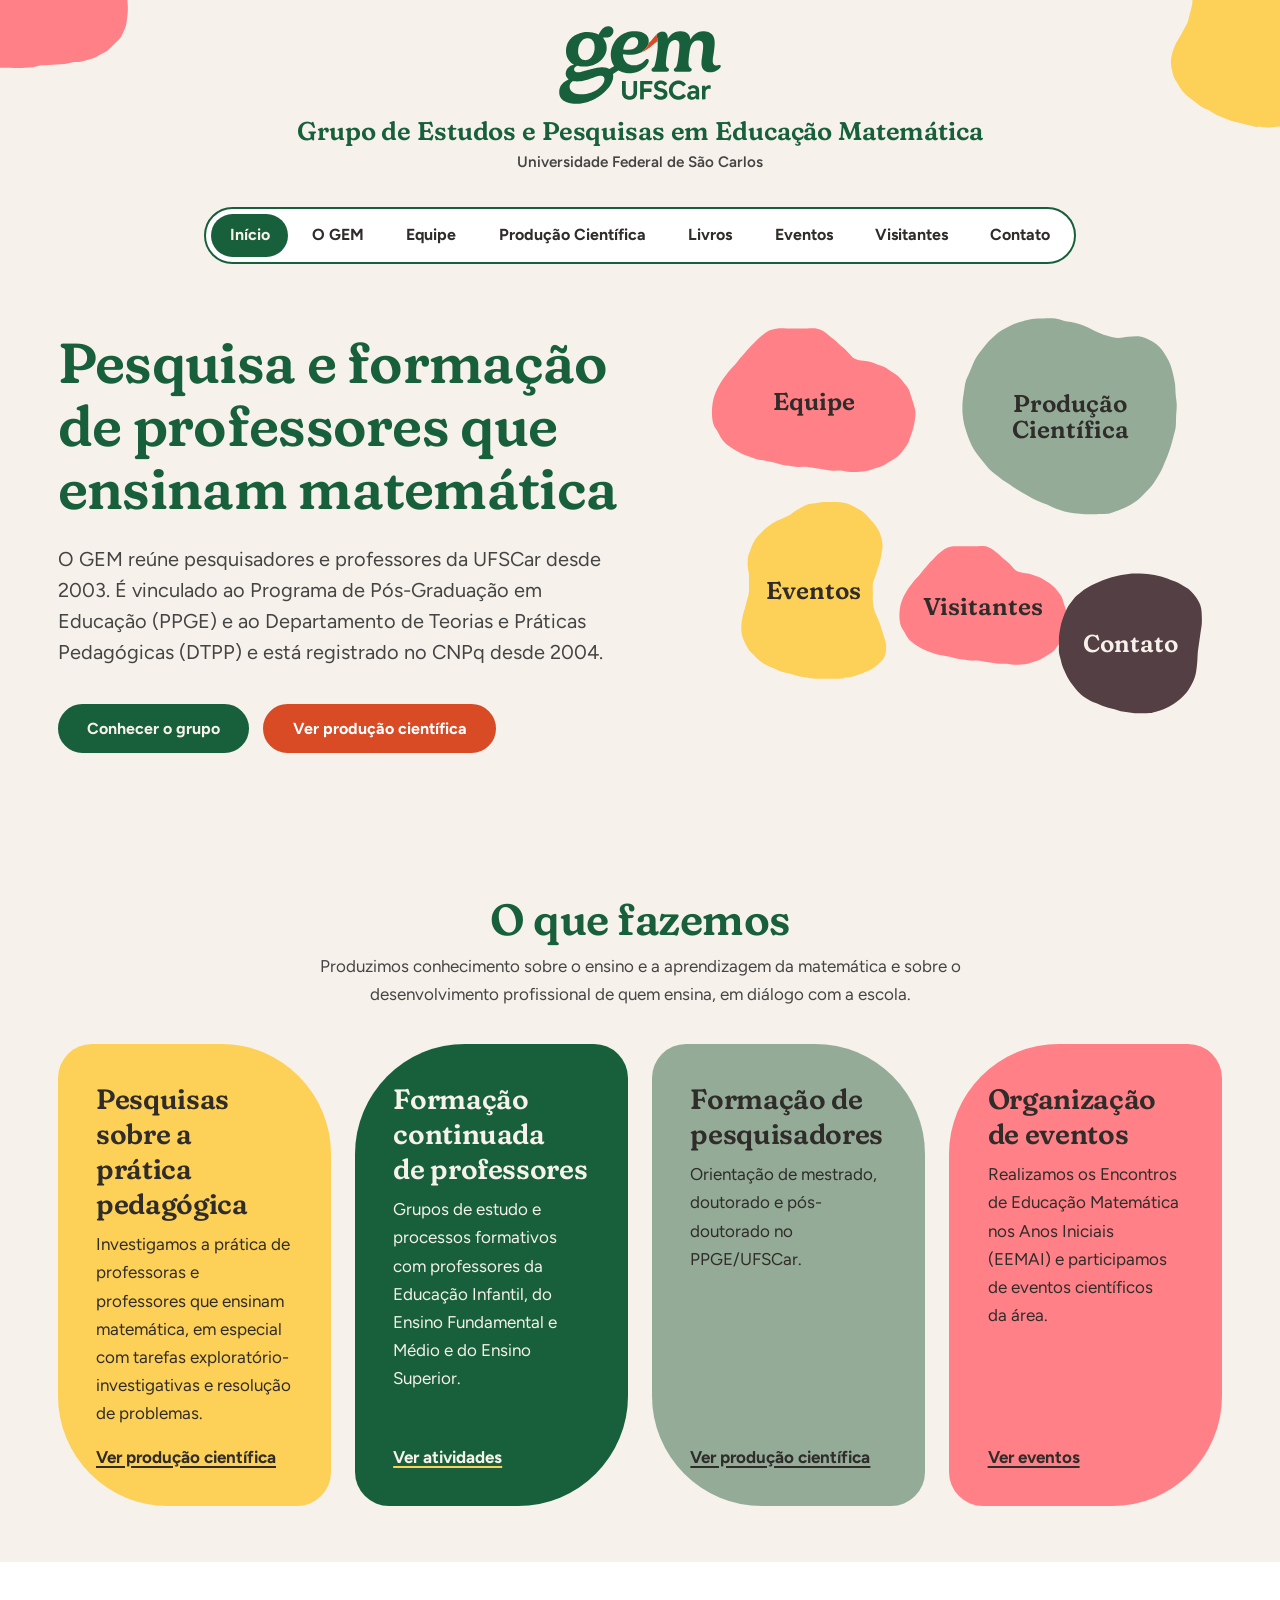
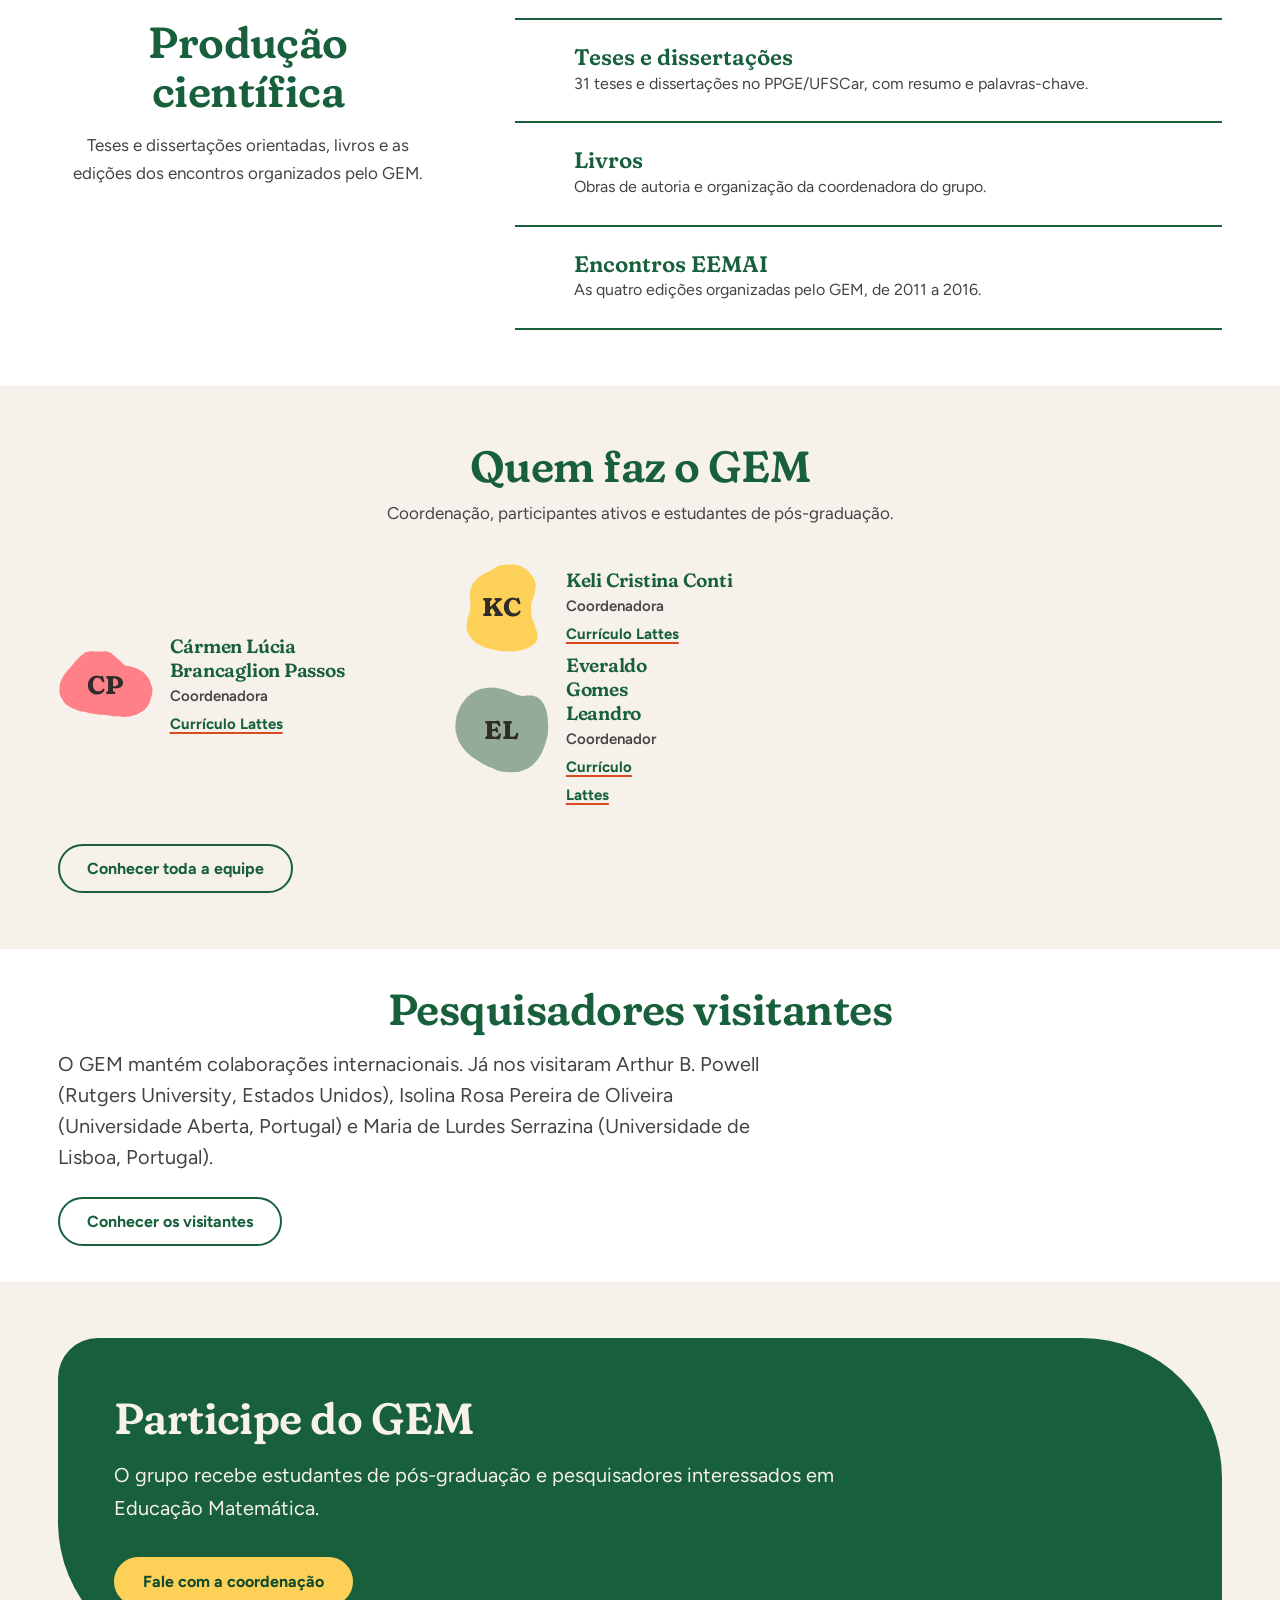
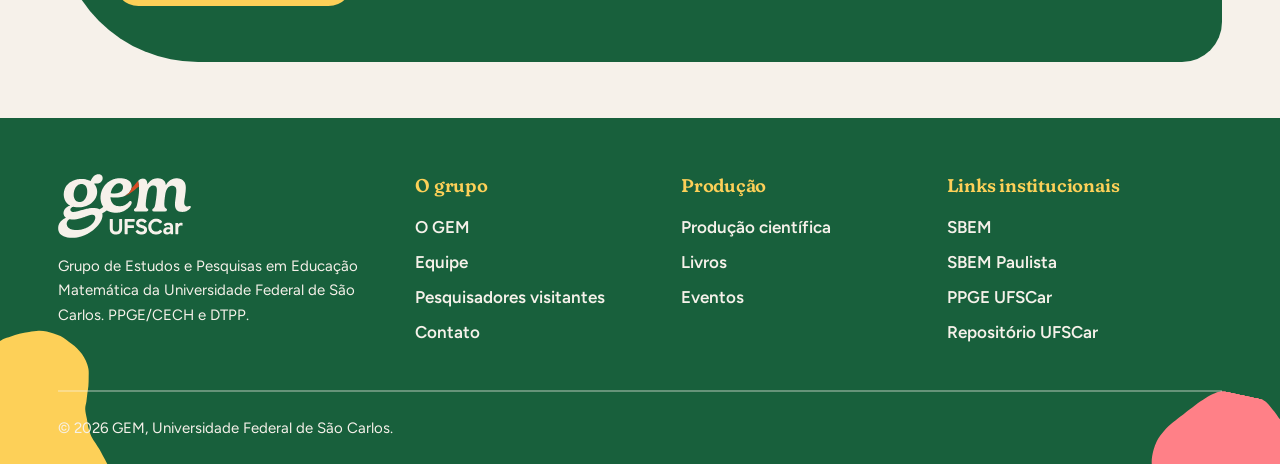
==== commit b9e11752: "Add files via upload" ====
--- a/index.html
+++ b/index.html
@@ -36,6 +36,7 @@
           <li><a class="nav-link" href="o-gem.html">O GEM</a></li>
           <li><a class="nav-link" href="equipe.html">Equipe</a></li>
           <li><a class="nav-link" href="producao-cientifica.html">Produção Científica</a></li>
+          <li><a class="nav-link" href="livros.html">Livros</a></li>
           <li><a class="nav-link" href="eventos.html">Eventos</a></li>
           <li><a class="nav-link" href="visitantes.html">Visitantes</a></li>
           <li><a class="nav-link" href="contato.html">Contato</a></li>
@@ -111,7 +112,7 @@
         <div class="producao">
           <div>
             <h2>Produção científica</h2>
-            <p>Teses e dissertações orientadas no grupo e as edições dos encontros organizados pelo GEM.</p>
+            <p>Teses e dissertações orientadas, livros e as edições dos encontros organizados pelo GEM.</p>
           </div>
           <div class="linhas">
             <a class="linha-link" href="producao-cientifica.html">
@@ -119,6 +120,11 @@
               <strong>Teses e dissertações</strong>
               <span>31 teses e dissertações no PPGE/UFSCar, com resumo e palavras-chave.</span>
             </a>
+            <a class="linha-link" href="livros.html">
+              <i style="--img:url('assets/blobs/amarelo.svg')" aria-hidden="true"></i>
+              <strong>Livros</strong>
+              <span>Obras de autoria e organização da coordenadora do grupo.</span>
+            </a>
             <a class="linha-link" href="eventos.html">
               <i style="--img:url('assets/blobs/sage.svg')" aria-hidden="true"></i>
               <strong>Encontros EEMAI</strong>
@@ -133,32 +139,32 @@
       <div class="container">
         <div class="section-intro">
           <h2>Quem faz o GEM</h2>
-          <p>Docentes, pesquisadores e estudantes de pós-graduação.</p>
+          <p>Coordenação, participantes ativos e estudantes de pós-graduação.</p>
         </div>
         <div class="pessoas">
           <div class="pessoa pessoa--destaque">
             <div class="avatar avatar--c1" aria-hidden="true">CP</div>
             <div>
-              <h3>Dra. Carmen Lucia Brancaglion Passos</h3>
+              <h3>Cármen Lúcia Brancaglion Passos</h3>
               <p class="pessoa-papel">Coordenadora</p>
               <a href="http://lattes.cnpq.br/2297203444364327" target="_blank" rel="noopener">Currículo Lattes</a>
             </div>
           </div>
           <div class="pessoa pessoa--destaque">
-            <div class="avatar avatar--c2" aria-hidden="true">MR</div>
-            <div>
-              <h3>Dr. Mauro Carlos Romanatto</h3>
-              <p class="pessoa-papel">Pesquisador</p>
-              <a href="http://lattes.cnpq.br/2835177629025409" target="_blank" rel="noopener">Currículo Lattes</a>
-            </div>
-          </div>
+            <div class="avatar avatar--c2" aria-hidden="true">KC</div>
+            <div>
+              <h3>Keli Cristina Conti</h3>
+              <p class="pessoa-papel">Coordenadora</p>
+              <a href="http://lattes.cnpq.br/5426381590352588" target="_blank" rel="noopener">Currículo Lattes</a>
+            </div>
           <div class="pessoa pessoa--destaque">
-            <div class="avatar avatar--c3" aria-hidden="true">AS</div>
-            <div>
-              <h3>Dra. Ana Paula Gestoso de Souza</h3>
-              <p class="pessoa-papel">Pesquisadora</p>
-              <a href="http://lattes.cnpq.br/2662760426985944" target="_blank" rel="noopener">Currículo Lattes</a>
-            </div>
+            <div class="avatar avatar--c3" aria-hidden="true">EL</div>
+            <div>
+              <h3>Everaldo Gomes Leandro</h3>
+              <p class="pessoa-papel">Coordenador</p>
+              <a href="http://lattes.cnpq.br/8396222420157779" target="_blank" rel="noopener">Currículo Lattes</a>
+            </div>
+          </div>
           </div>
         </div>
         <p class="mt-xl"><a class="btn btn-contorno" href="equipe.html">Conhecer toda a equipe</a></p>
@@ -207,6 +213,7 @@
           <h3 class="footer-title">Produção</h3>
           <ul class="footer-links">
             <li><a href="producao-cientifica.html">Produção científica</a></li>
+            <li><a href="livros.html">Livros</a></li>
             <li><a href="eventos.html">Eventos</a></li>
           </ul>
         </div>
--- a/css/components.css
+++ b/css/components.css
@@ -577,3 +577,34 @@
 .footer-bottom { margin-top: var(--space-xl); }
 .pub-section-title { margin: var(--space-xl) 0 var(--space-md); }
 .filters { margin-bottom: var(--space-lg); }
+
+/* Livros */
+.livros { display: grid; grid-template-columns: repeat(auto-fill, minmax(280px, 1fr)); gap: var(--space-2xl) var(--space-xl); }
+.livro { display: flex; flex-direction: column; gap: var(--space-md); }
+.capa { position: relative; aspect-ratio: 2 / 3; border-radius: 6px 22px 22px 6px; overflow: hidden; box-shadow: 8px 10px 0 rgba(24, 96, 60, 0.18); display: grid; place-items: center; padding: 1.6rem; text-align: center; }
+.capa--coral { background: var(--coral); color: var(--grafite-escuro); }
+.capa--amarelo { background: var(--amarelo); color: var(--grafite-escuro); }
+.capa--sage { background: var(--sage); color: var(--grafite-escuro); }
+.capa--verde { background: var(--verde); color: var(--papel); }
+.capa-titulo { font-family: var(--fonte-titulo); font-variation-settings: 'SOFT' 100; font-weight: 700; font-size: 1.5rem; line-height: 1.15; }
+.capa-img { position: absolute; inset: 0; width: 100%; height: 100%; object-fit: cover; background: var(--branco); }
+.capa.sem-imagem .capa-img { display: none; }
+.livro-papel { font-size: 0.875rem; font-weight: 700; color: var(--laranja-escuro); }
+.livro h2 { font-size: 1.3rem; line-height: 1.25; margin: 0.15rem 0 0.4rem; text-align: left; }
+.livro-autores { font-weight: 700; color: var(--grafite-escuro); margin-bottom: 0.3rem; font-size: 0.9375rem; }
+.livro-ficha { font-size: 0.9375rem; margin-bottom: 0.5rem; }
+.livro-resumo { font-size: 0.9375rem; text-align: justify; hyphens: auto; }
+.livro-info .btn { margin-top: var(--space-sm); }
+.livros { grid-template-columns: repeat(auto-fill, minmax(240px, 1fr)); } .capa { max-width: 230px; width: 100%; }
+.pub-orientacao { font-size: 0.9375rem; margin-bottom: 0.4rem; max-width: none; }
+.pub-orientacao strong { color: var(--verde); }
+
+/* Títulos e subtítulos de seção centralizados */
+h2 { text-align: center; }
+.section-intro { text-align: center; }
+.section-intro p { margin-left: auto; margin-right: auto; }
+.producao > div:first-child { text-align: center; }
+.producao > div:first-child p { margin-left: auto; margin-right: auto; }
+.chamada h2, .visitante h2, .livro h2, .contato-item h2, .coluna-destaque h2 { text-align: left; }
+.duas-colunas h2 { text-align: center; }
+.coluna-destaque h2 { text-align: center; }
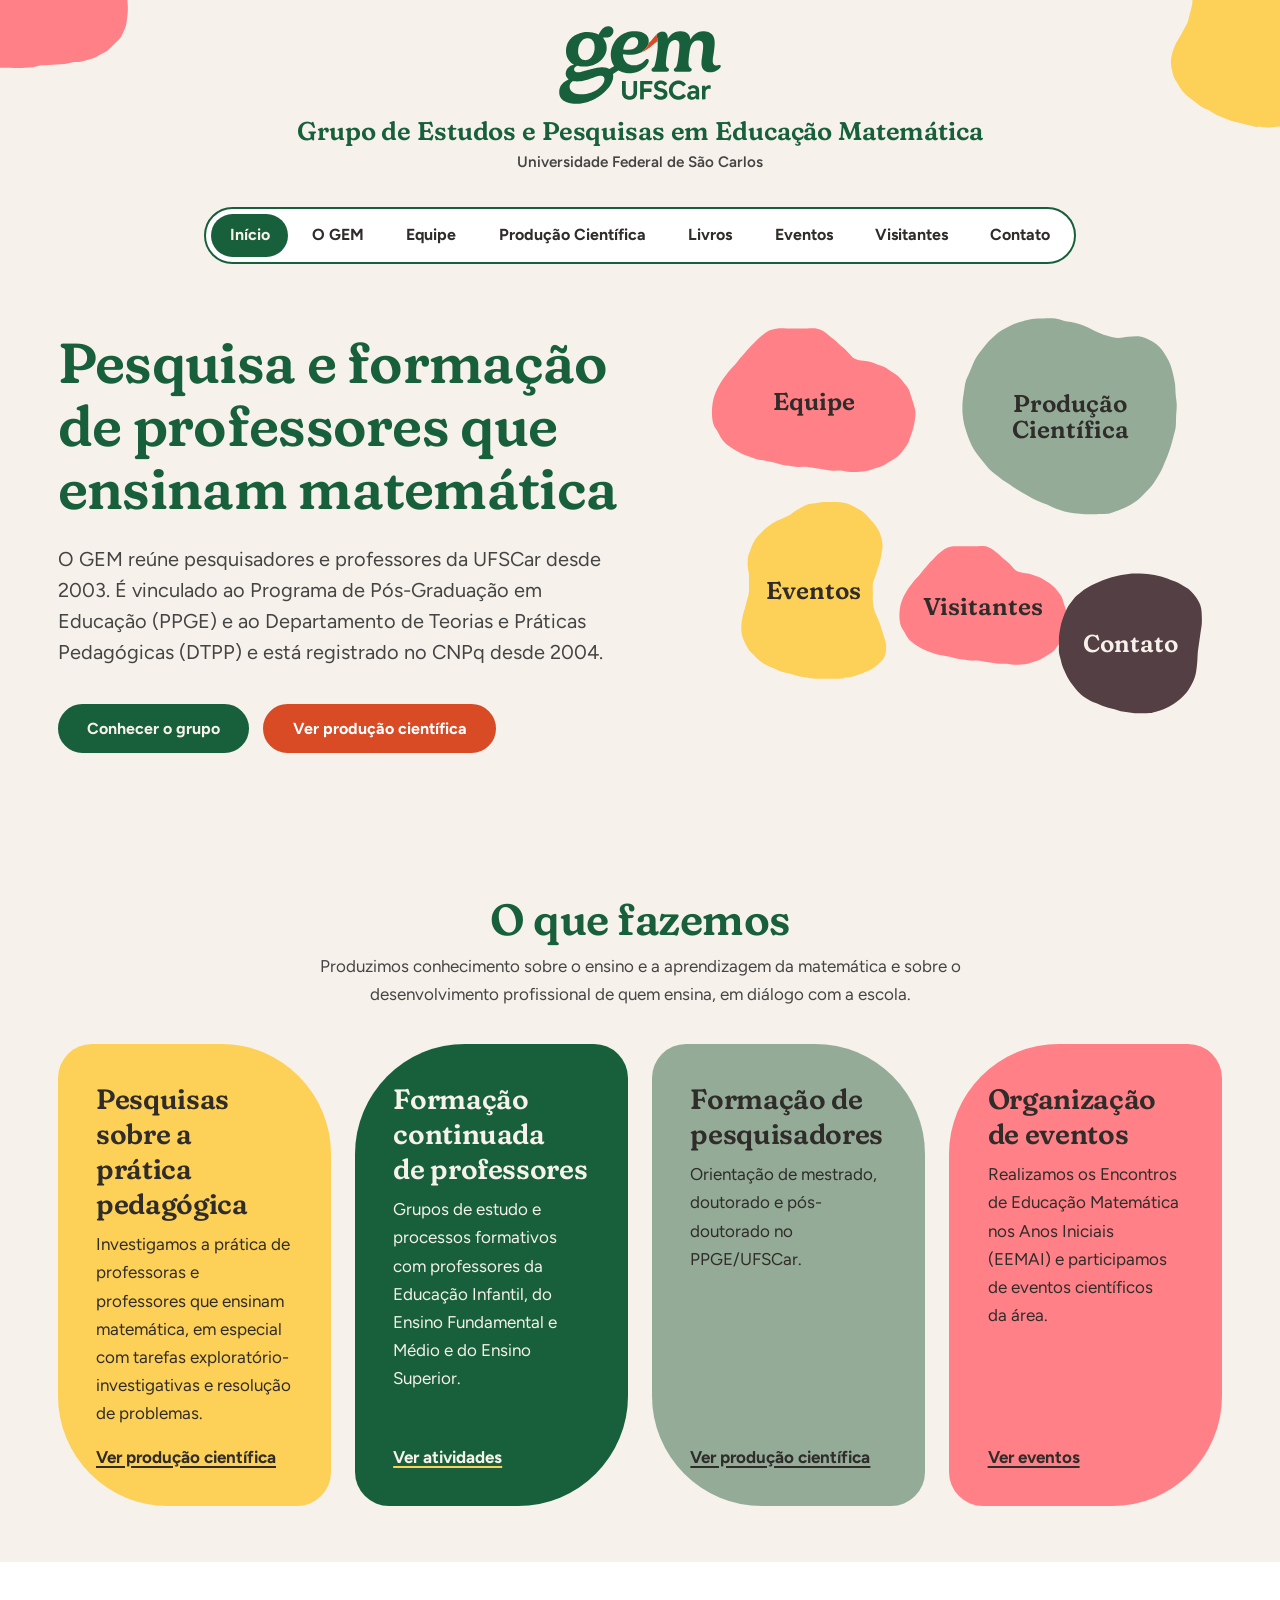
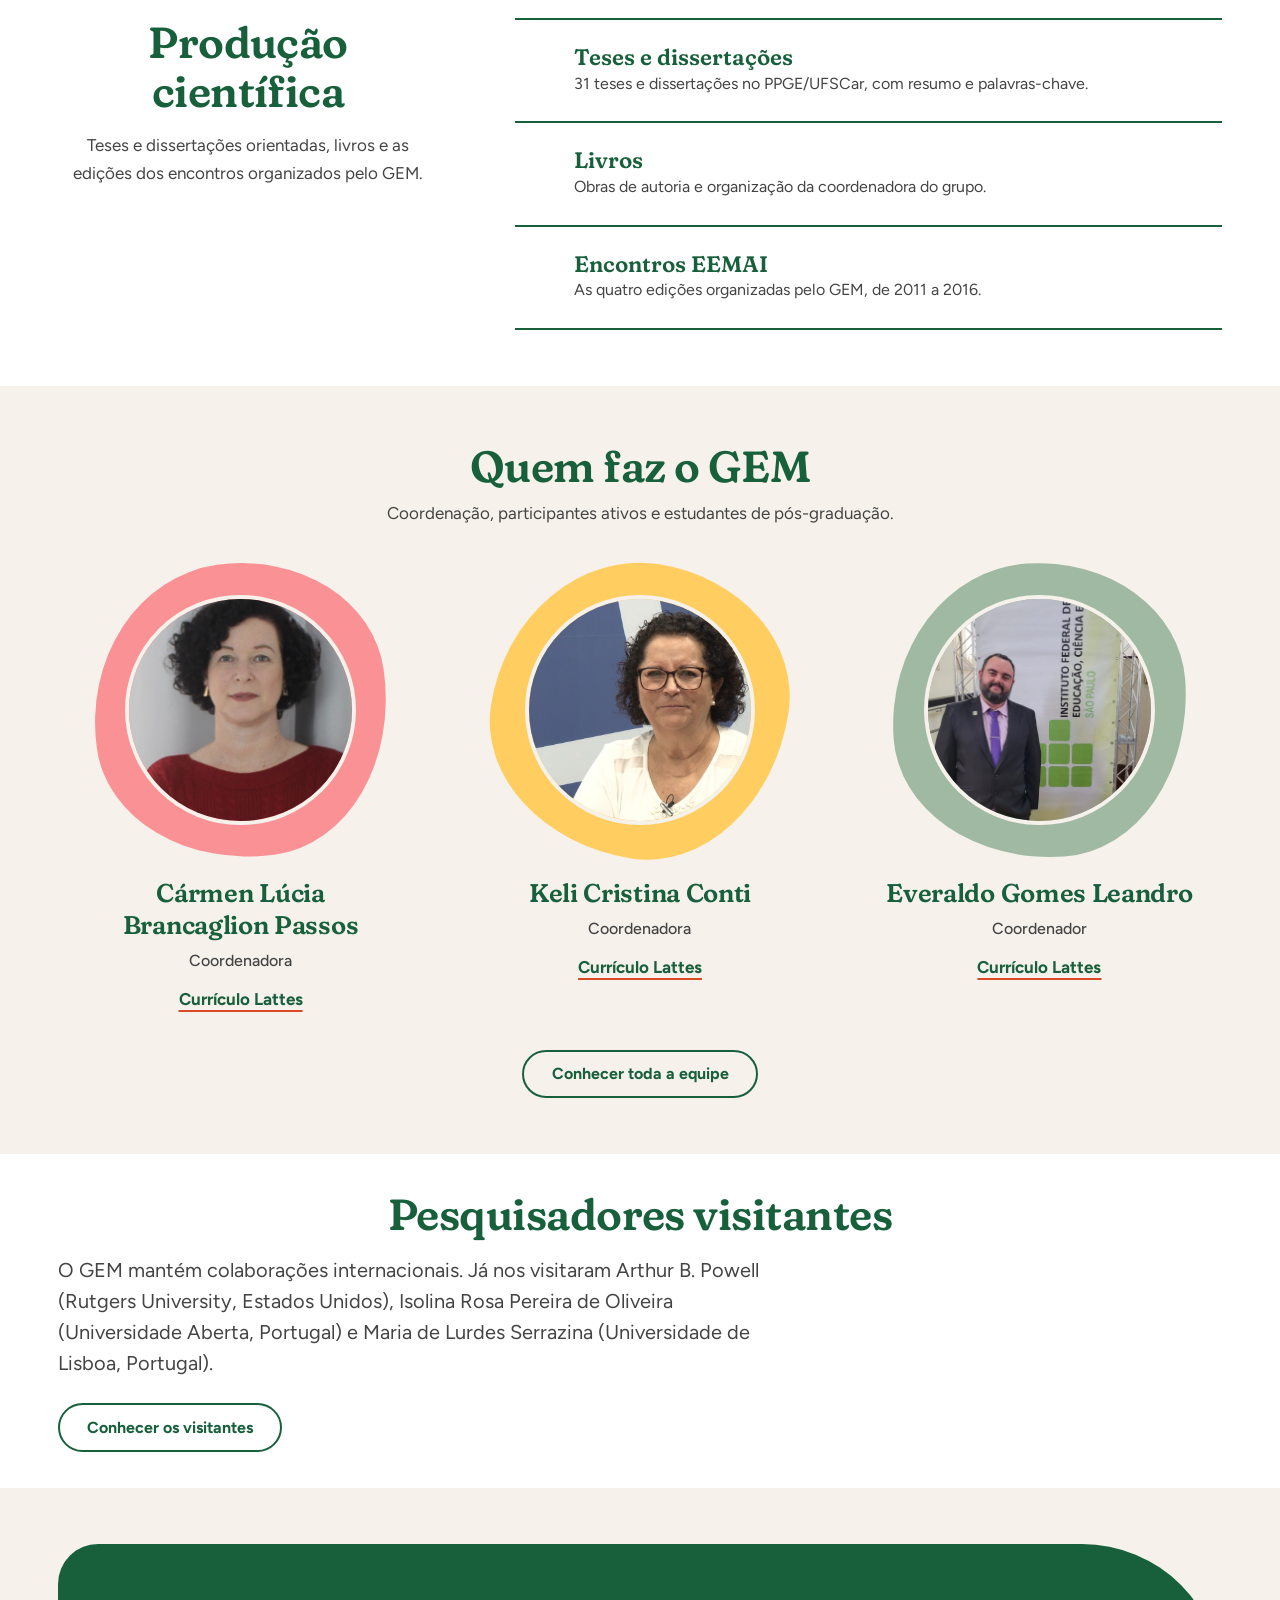
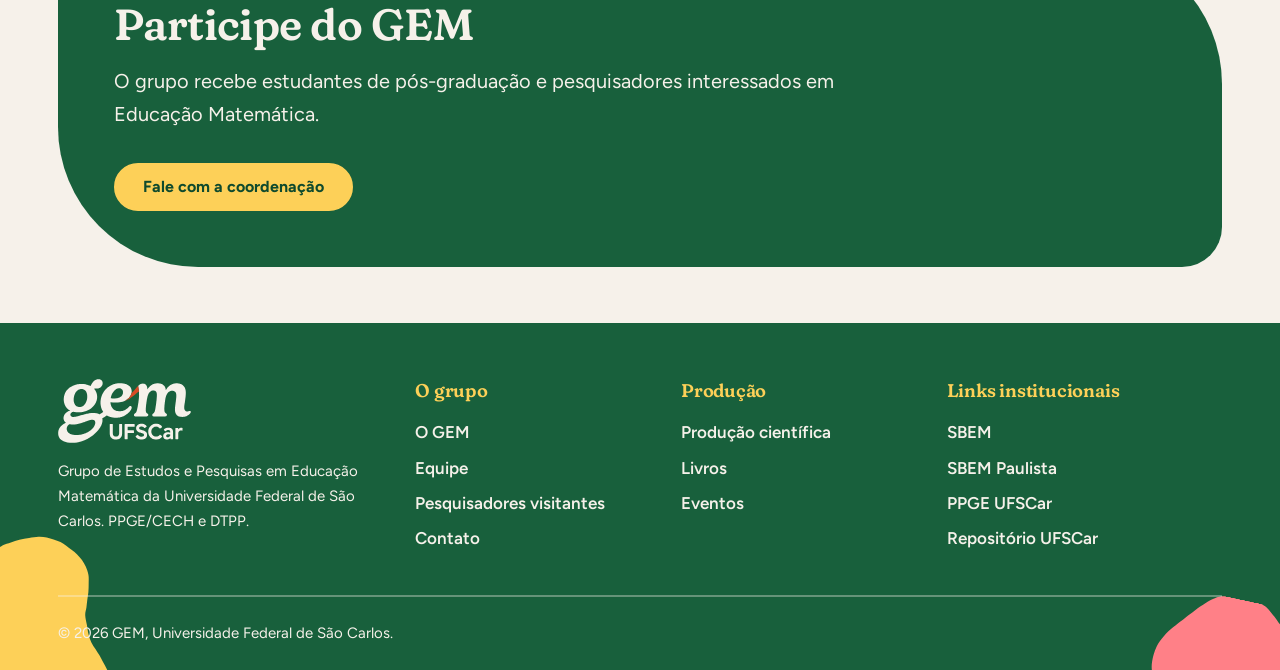
==== commit 3d9556e7: "Add files via upload" ====
--- a/index.html
+++ b/index.html
@@ -137,37 +137,40 @@
 
     <section class="section">
       <div class="container">
-        <div class="section-intro">
+        <div class="section-intro section-intro--centro">
           <h2>Quem faz o GEM</h2>
           <p>Coordenação, participantes ativos e estudantes de pós-graduação.</p>
         </div>
-        <div class="pessoas">
-          <div class="pessoa pessoa--destaque">
-            <div class="avatar avatar--c1" aria-hidden="true">CP</div>
-            <div>
-              <h3>Cármen Lúcia Brancaglion Passos</h3>
-              <p class="pessoa-papel">Coordenadora</p>
-              <a href="http://lattes.cnpq.br/2297203444364327" target="_blank" rel="noopener">Currículo Lattes</a>
-            </div>
-          </div>
-          <div class="pessoa pessoa--destaque">
-            <div class="avatar avatar--c2" aria-hidden="true">KC</div>
-            <div>
-              <h3>Keli Cristina Conti</h3>
-              <p class="pessoa-papel">Coordenadora</p>
-              <a href="http://lattes.cnpq.br/5426381590352588" target="_blank" rel="noopener">Currículo Lattes</a>
-            </div>
-          <div class="pessoa pessoa--destaque">
-            <div class="avatar avatar--c3" aria-hidden="true">EL</div>
-            <div>
-              <h3>Everaldo Gomes Leandro</h3>
-              <p class="pessoa-papel">Coordenador</p>
-              <a href="http://lattes.cnpq.br/8396222420157779" target="_blank" rel="noopener">Currículo Lattes</a>
-            </div>
-          </div>
-          </div>
-        </div>
-        <p class="mt-xl"><a class="btn btn-contorno" href="equipe.html">Conhecer toda a equipe</a></p>
+        <div class="coordenadores-grid">
+          <article class="coordenador-card">
+            <div class="coordenador-visual coordenador-visual--carmen">
+              <span class="coordenador-mancha" aria-hidden="true"></span>
+              <img class="coordenador-foto" src="assets/images/carmen-gem.jpg" alt="Fotografia de Cármen Lúcia Brancaglion Passos" width="232" height="232" loading="lazy">
+            </div>
+            <h3>Cármen Lúcia Brancaglion Passos</h3>
+            <p class="pessoa-papel">Coordenadora</p>
+            <a href="http://lattes.cnpq.br/2297203444364327" target="_blank" rel="noopener noreferrer">Currículo Lattes</a>
+          </article>
+          <article class="coordenador-card">
+            <div class="coordenador-visual coordenador-visual--keli">
+              <span class="coordenador-mancha" aria-hidden="true"></span>
+              <img class="coordenador-foto" src="assets/images/keli-gem.jpg" alt="Fotografia de Keli Cristina Conti" width="232" height="232" loading="lazy">
+            </div>
+            <h3>Keli Cristina Conti</h3>
+            <p class="pessoa-papel">Coordenadora</p>
+            <a href="http://lattes.cnpq.br/5426381590352588" target="_blank" rel="noopener noreferrer">Currículo Lattes</a>
+          </article>
+          <article class="coordenador-card">
+            <div class="coordenador-visual coordenador-visual--everaldo">
+              <span class="coordenador-mancha" aria-hidden="true"></span>
+              <img class="coordenador-foto" src="assets/images/everaldo-gem.jpg" alt="Fotografia de Everaldo Gomes Leandro" width="232" height="232" loading="lazy">
+            </div>
+            <h3>Everaldo Gomes Leandro</h3>
+            <p class="pessoa-papel">Coordenador</p>
+            <a href="http://lattes.cnpq.br/8396222420157779" target="_blank" rel="noopener noreferrer">Currículo Lattes</a>
+          </article>
+        </div>
+        <p class="coordenadores-cta"><a class="btn btn-contorno" href="equipe.html">Conhecer toda a equipe</a></p>
       </div>
     </section>
 
--- a/css/components.css
+++ b/css/components.css
@@ -608,3 +608,21 @@
 .chamada h2, .visitante h2, .livro h2, .contato-item h2, .coluna-destaque h2 { text-align: left; }
 .duas-colunas h2 { text-align: center; }
 .coluna-destaque h2 { text-align: center; }
+
+/* Seções de coordenação — fotos originais e alinhamento central */
+.coordenadores-grid { display:grid; grid-template-columns:repeat(3,minmax(0,1fr)); gap:clamp(1.5rem,3vw,3.5rem); align-items:start; justify-items:center; max-width:1160px; margin:0 auto var(--space-xl); }
+.coordenador-card { display:flex; flex-direction:column; align-items:center; text-align:center; min-width:0; width:100%; }
+.coordenador-visual { width:min(100%,295px); aspect-ratio:1; position:relative; display:grid; place-items:center; margin-bottom:1.2rem; }
+.coordenador-mancha { position:absolute; inset:0; background:var(--coordenador-cor); border-radius:49% 51% 45% 55% / 56% 43% 57% 44%; transform:rotate(-8deg); }
+.coordenador-visual--carmen { --coordenador-cor:#fa9194; }
+.coordenador-visual--keli { --coordenador-cor:#ffcd60; }
+.coordenador-visual--keli .coordenador-mancha { transform:rotate(9deg); }
+.coordenador-visual--everaldo { --coordenador-cor:#a0b9a3; }
+.coordenador-visual--everaldo .coordenador-mancha { transform:rotate(-4deg); }
+.coordenador-foto { display:block; position:relative; z-index:1; width:78%; aspect-ratio:1; height:auto; object-fit:cover; object-position:center 30%; border:4px solid var(--papel); border-radius:50%; }
+.coordenador-card h3 { color:var(--verde); font-family:var(--fonte-titulo); font-size:clamp(1.28rem,2vw,1.85rem); line-height:1.25; max-width:22ch; margin:0 auto .45rem; text-align:center; }
+.coordenador-card .pessoa-papel { font-size:1rem; font-weight:500; margin:0 0 .7rem; }
+.coordenador-card a { font-weight:700; text-decoration-color:var(--laranja); text-decoration-thickness:2px; text-underline-offset:5px; }
+.coordenadores-cta { margin:1.8rem auto 0; text-align:center; }
+@media(max-width:850px) { .coordenadores-grid { grid-template-columns:repeat(2,minmax(0,1fr)); gap:2.5rem 1.5rem; } }
+@media(max-width:560px) { .coordenadores-grid { grid-template-columns:1fr; } .coordenador-visual { max-width:275px; } }
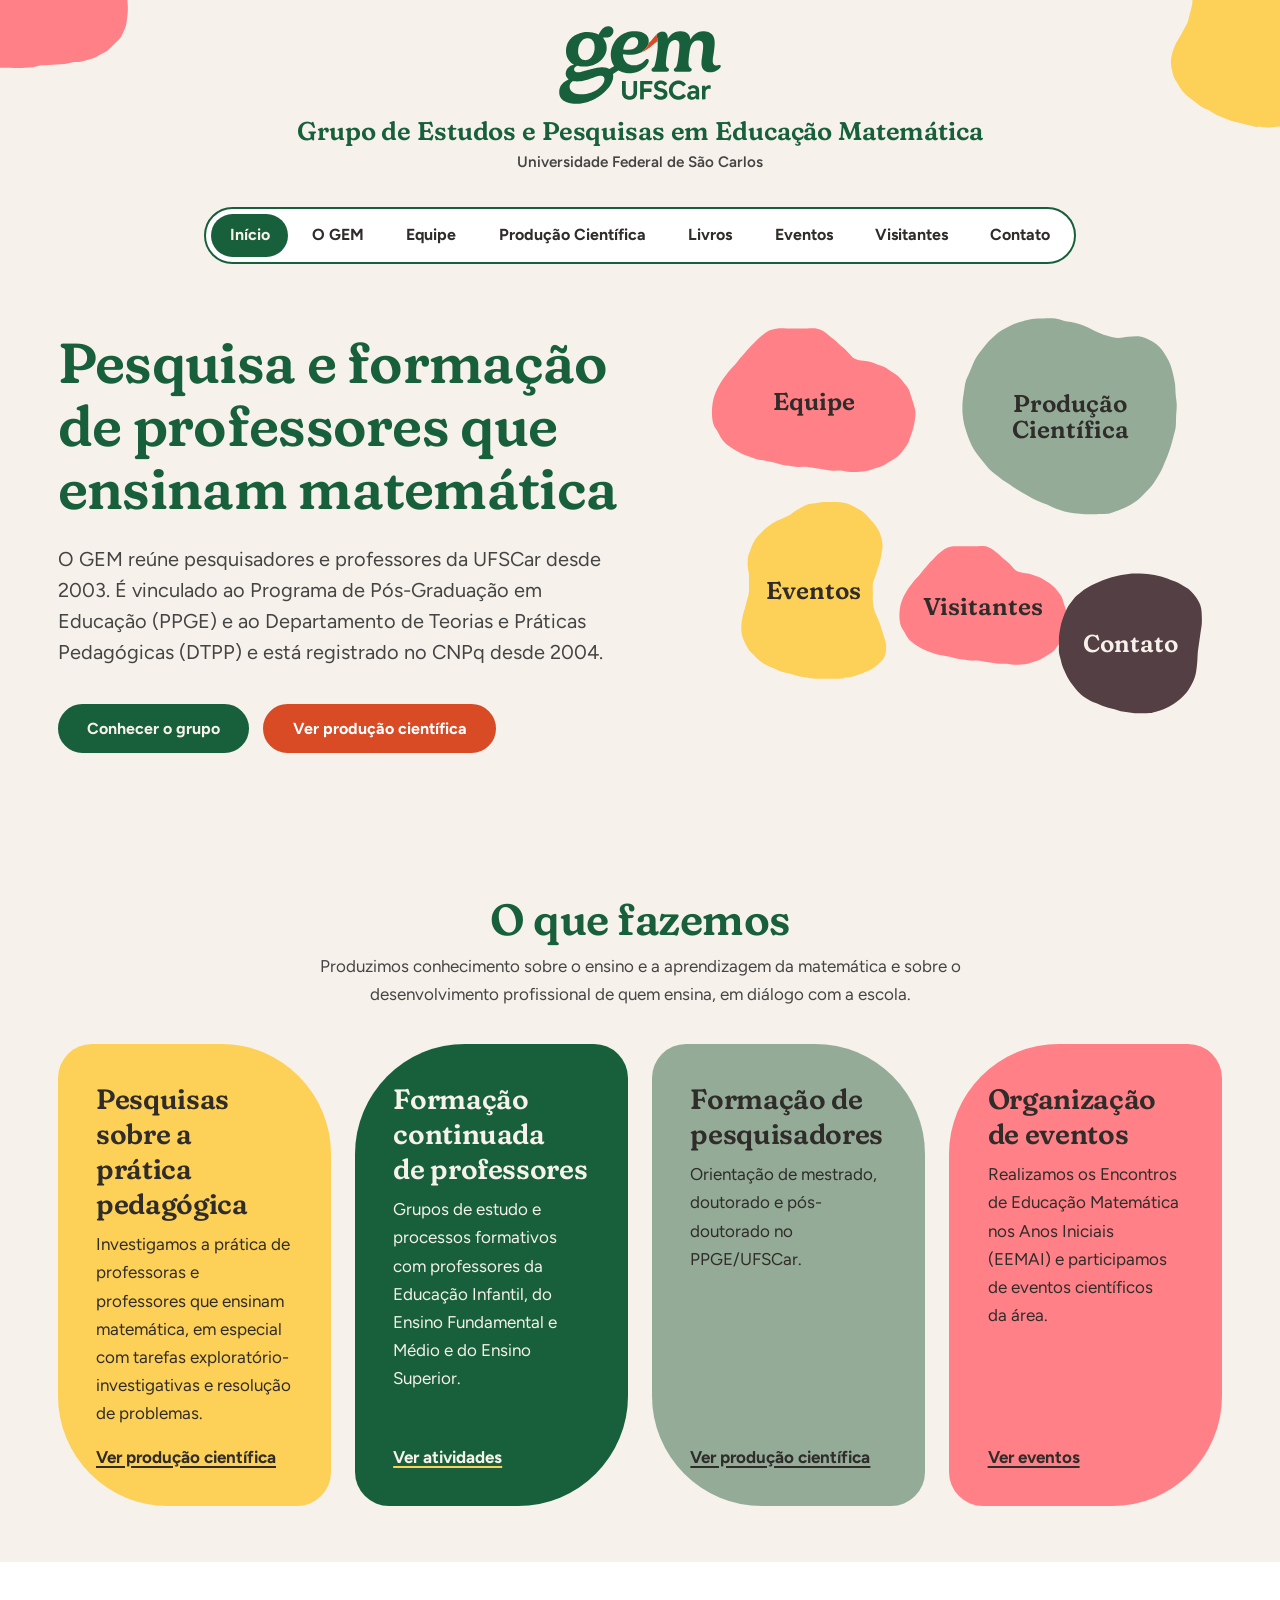
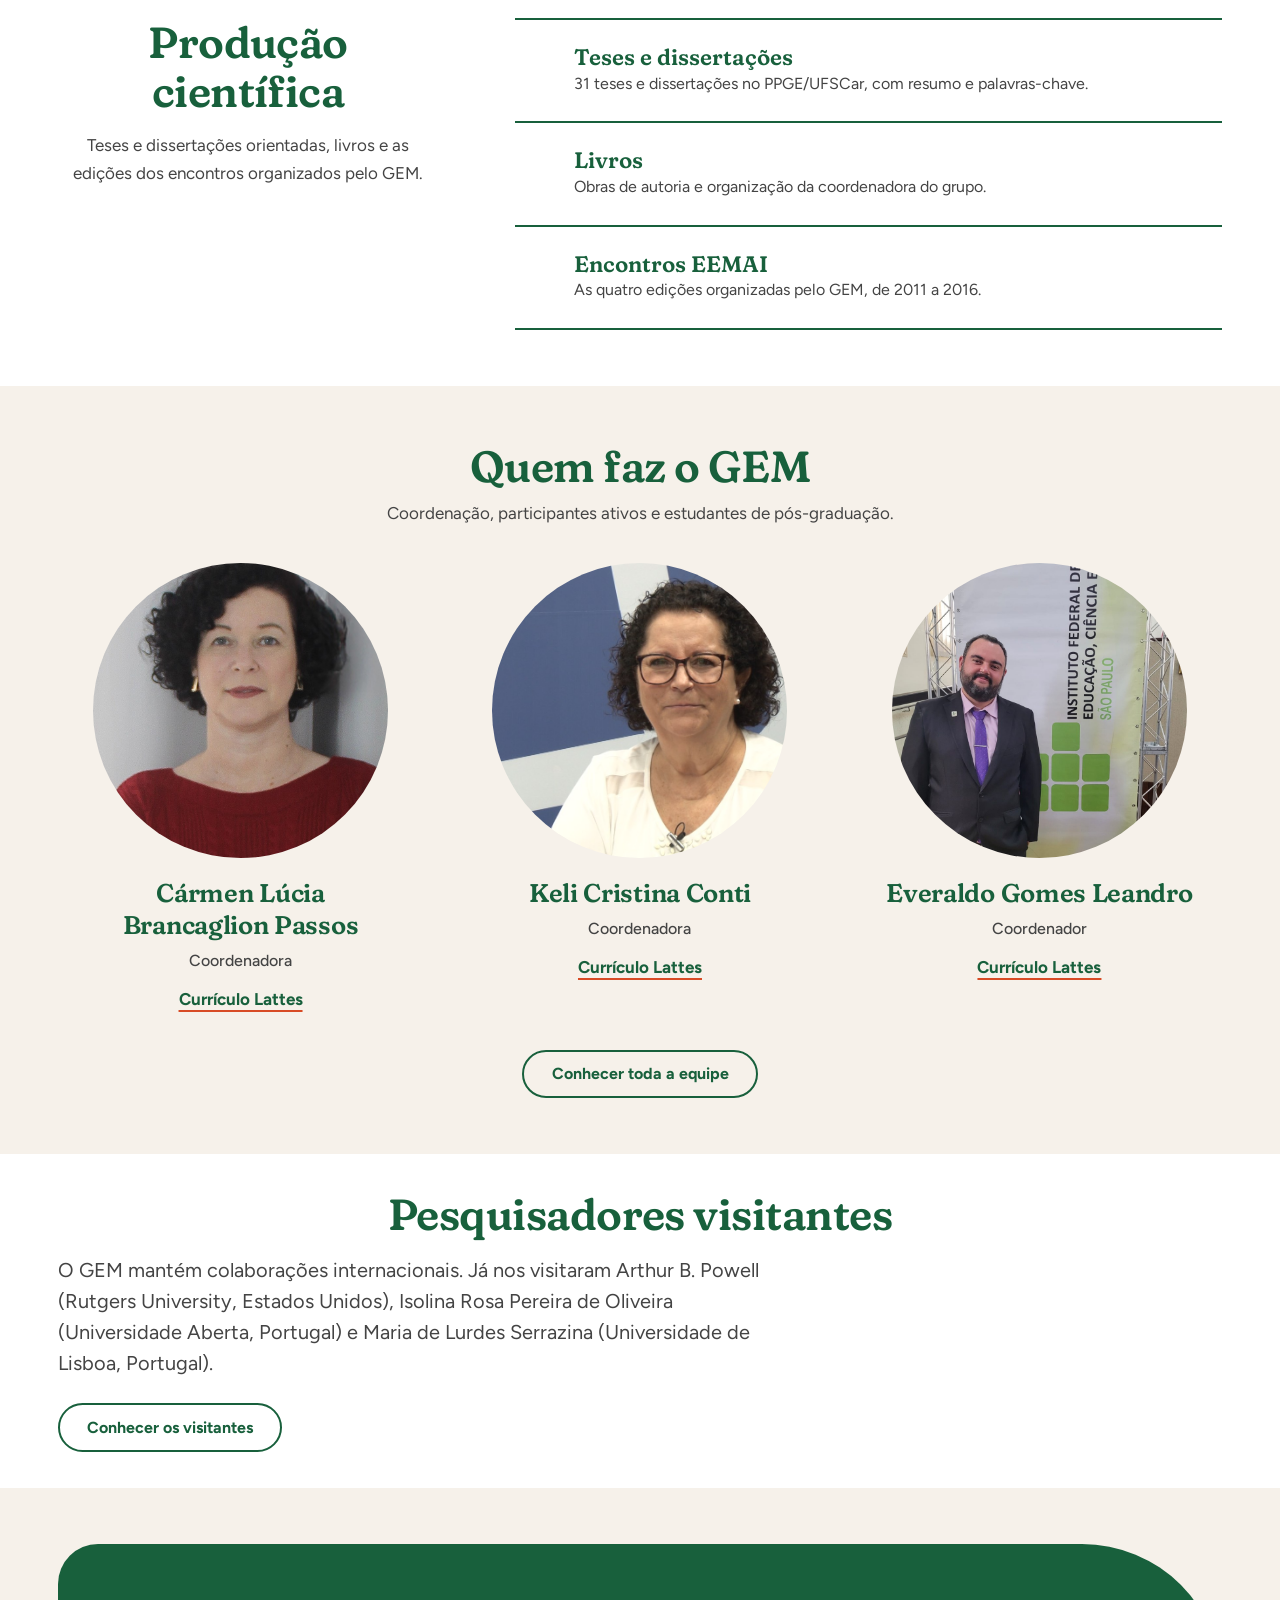
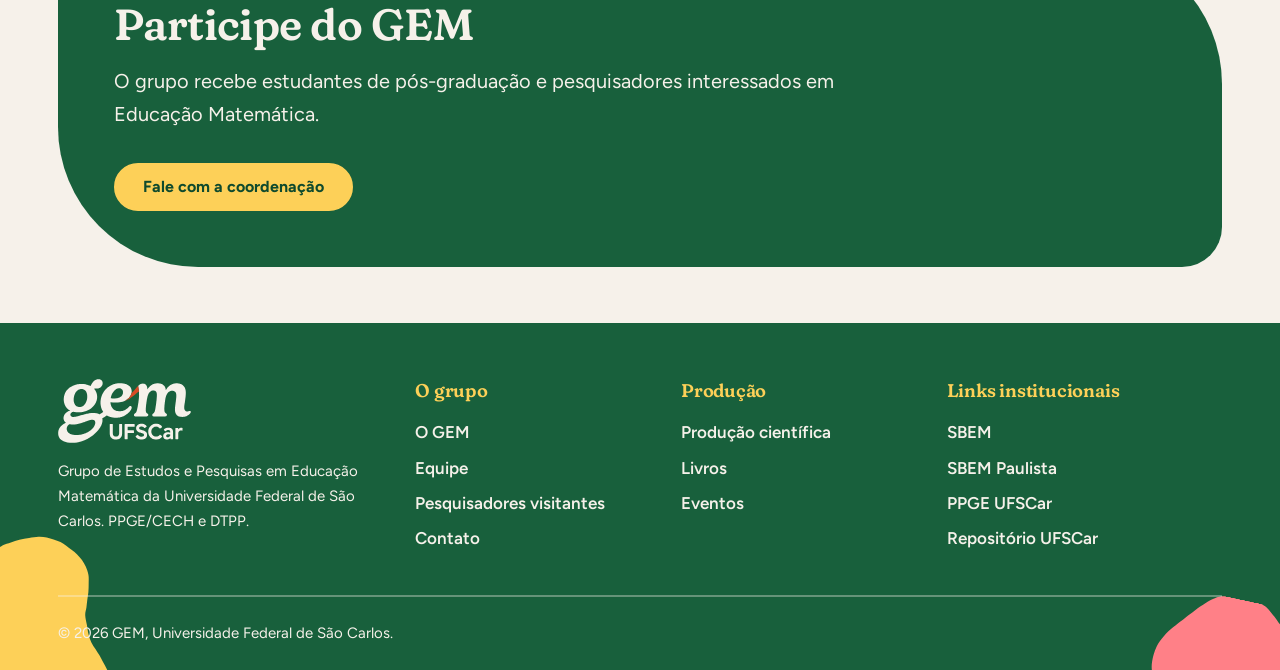
==== commit 6ecdfef0: "Add files via upload" ====
--- a/index.html
+++ b/index.html
@@ -144,8 +144,7 @@
         <div class="coordenadores-grid">
           <article class="coordenador-card">
             <div class="coordenador-visual coordenador-visual--carmen">
-              <span class="coordenador-mancha" aria-hidden="true"></span>
-              <img class="coordenador-foto" src="assets/images/carmen-gem.jpg" alt="Fotografia de Cármen Lúcia Brancaglion Passos" width="232" height="232" loading="lazy">
+              <img class="coordenador-foto" src="assets/images/carmen-gem.jpg" alt="Fotografia de Cármen Lúcia Brancaglion Passos" width="295" height="295" loading="lazy">
             </div>
             <h3>Cármen Lúcia Brancaglion Passos</h3>
             <p class="pessoa-papel">Coordenadora</p>
@@ -153,8 +152,7 @@
           </article>
           <article class="coordenador-card">
             <div class="coordenador-visual coordenador-visual--keli">
-              <span class="coordenador-mancha" aria-hidden="true"></span>
-              <img class="coordenador-foto" src="assets/images/keli-gem.jpg" alt="Fotografia de Keli Cristina Conti" width="232" height="232" loading="lazy">
+              <img class="coordenador-foto" src="assets/images/keli-gem.jpg" alt="Fotografia de Keli Cristina Conti" width="295" height="295" loading="lazy">
             </div>
             <h3>Keli Cristina Conti</h3>
             <p class="pessoa-papel">Coordenadora</p>
@@ -162,8 +160,7 @@
           </article>
           <article class="coordenador-card">
             <div class="coordenador-visual coordenador-visual--everaldo">
-              <span class="coordenador-mancha" aria-hidden="true"></span>
-              <img class="coordenador-foto" src="assets/images/everaldo-gem.jpg" alt="Fotografia de Everaldo Gomes Leandro" width="232" height="232" loading="lazy">
+              <img class="coordenador-foto" src="assets/images/everaldo-gem.jpg" alt="Fotografia de Everaldo Gomes Leandro" width="295" height="295" loading="lazy">
             </div>
             <h3>Everaldo Gomes Leandro</h3>
             <p class="pessoa-papel">Coordenador</p>
--- a/css/components.css
+++ b/css/components.css
@@ -613,13 +613,8 @@
 .coordenadores-grid { display:grid; grid-template-columns:repeat(3,minmax(0,1fr)); gap:clamp(1.5rem,3vw,3.5rem); align-items:start; justify-items:center; max-width:1160px; margin:0 auto var(--space-xl); }
 .coordenador-card { display:flex; flex-direction:column; align-items:center; text-align:center; min-width:0; width:100%; }
 .coordenador-visual { width:min(100%,295px); aspect-ratio:1; position:relative; display:grid; place-items:center; margin-bottom:1.2rem; }
-.coordenador-mancha { position:absolute; inset:0; background:var(--coordenador-cor); border-radius:49% 51% 45% 55% / 56% 43% 57% 44%; transform:rotate(-8deg); }
-.coordenador-visual--carmen { --coordenador-cor:#fa9194; }
-.coordenador-visual--keli { --coordenador-cor:#ffcd60; }
-.coordenador-visual--keli .coordenador-mancha { transform:rotate(9deg); }
-.coordenador-visual--everaldo { --coordenador-cor:#a0b9a3; }
-.coordenador-visual--everaldo .coordenador-mancha { transform:rotate(-4deg); }
-.coordenador-foto { display:block; position:relative; z-index:1; width:78%; aspect-ratio:1; height:auto; object-fit:cover; object-position:center 30%; border:4px solid var(--papel); border-radius:50%; }
+/* Fotografias originais sem manchas decorativas */
+.coordenador-foto { display:block; width:100%; height:100%; aspect-ratio:1; object-fit:cover; object-position:center 30%; border:0; border-radius:50%; }
 .coordenador-card h3 { color:var(--verde); font-family:var(--fonte-titulo); font-size:clamp(1.28rem,2vw,1.85rem); line-height:1.25; max-width:22ch; margin:0 auto .45rem; text-align:center; }
 .coordenador-card .pessoa-papel { font-size:1rem; font-weight:500; margin:0 0 .7rem; }
 .coordenador-card a { font-weight:700; text-decoration-color:var(--laranja); text-decoration-thickness:2px; text-underline-offset:5px; }
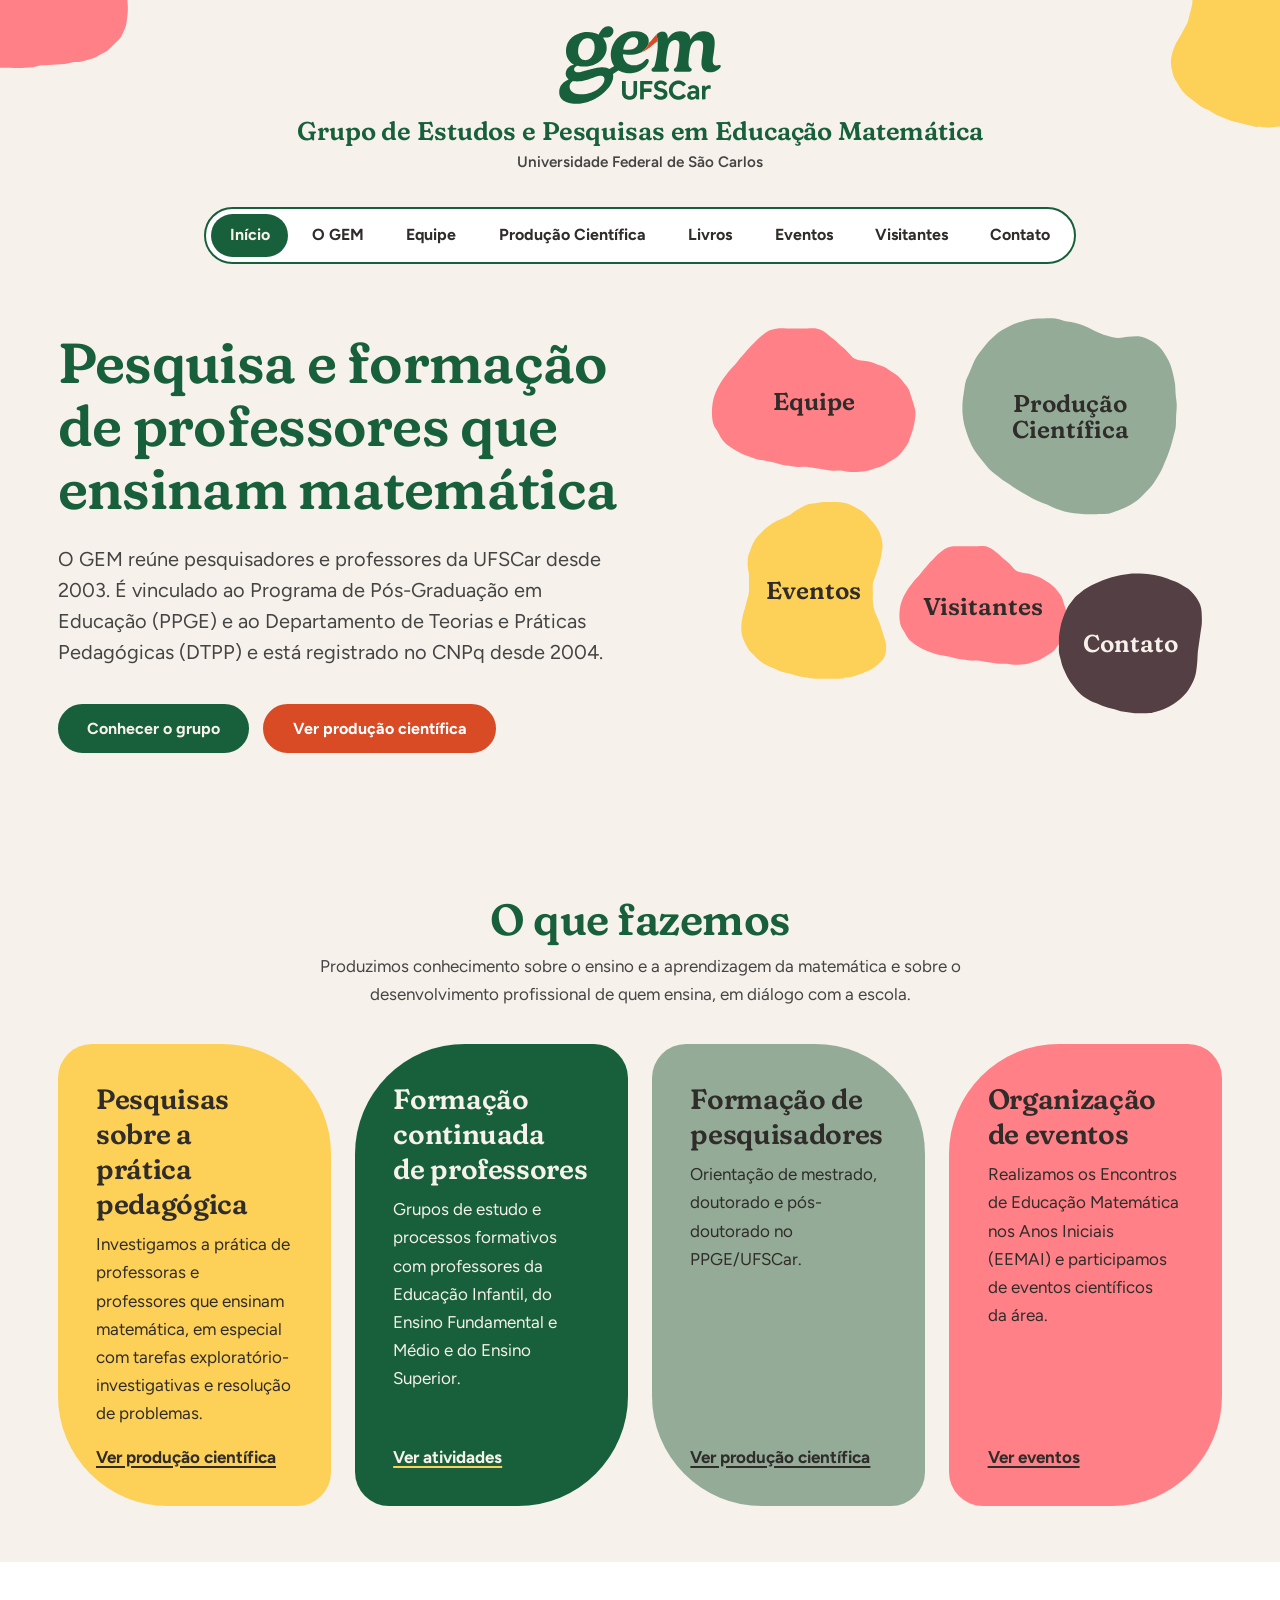
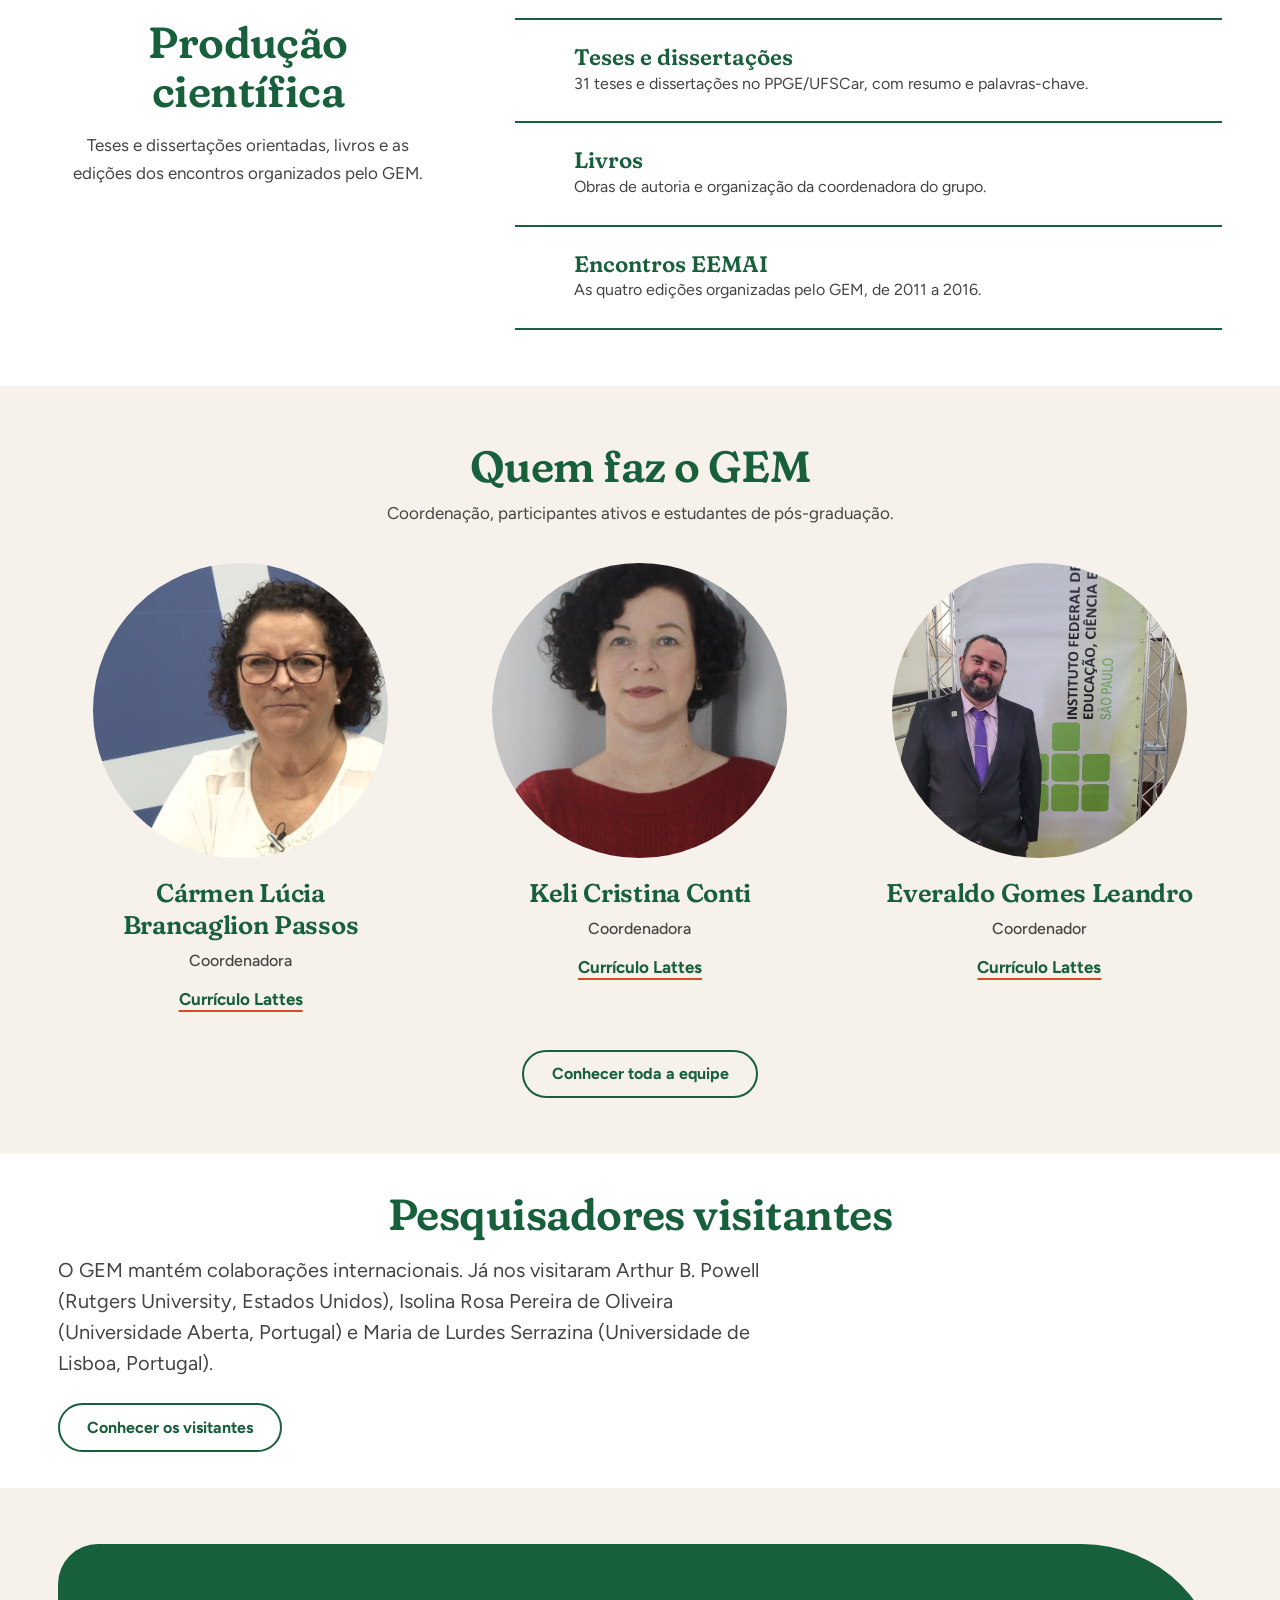
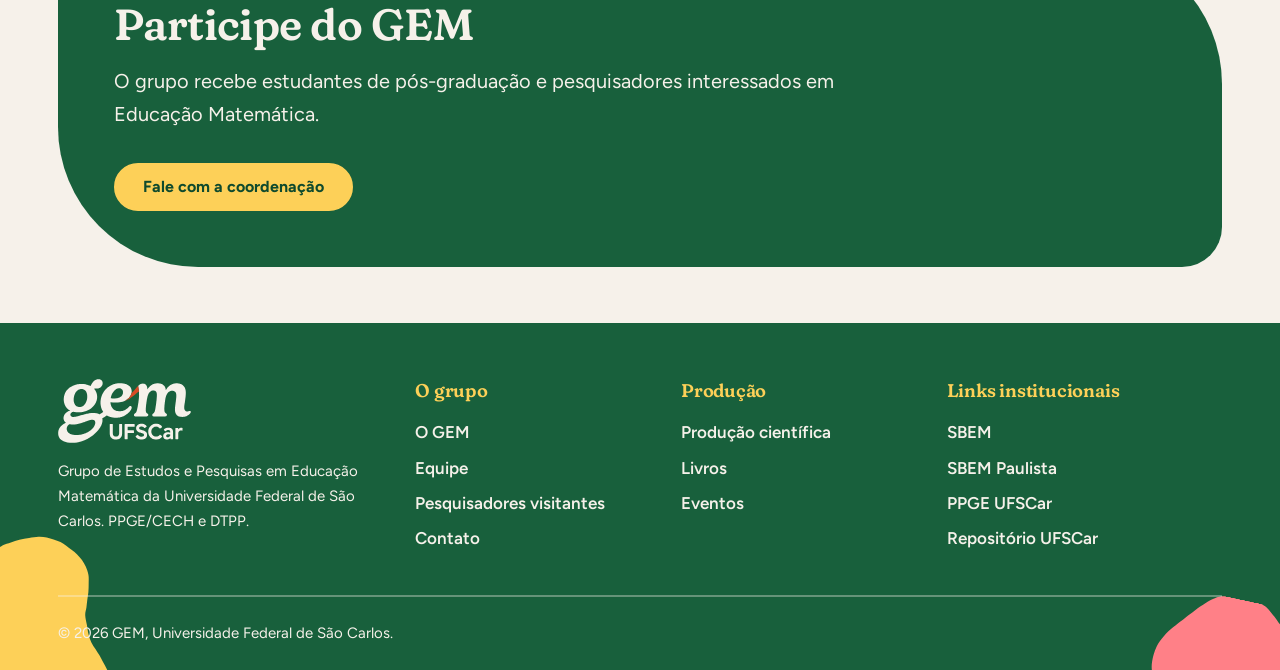
==== commit ed6f5520: "Resize Keli's photo in coordenador-card Updated the image dimensions for Keli Cristina Conti." ====
--- a/index.html
+++ b/index.html
@@ -152,7 +152,7 @@
           </article>
           <article class="coordenador-card">
             <div class="coordenador-visual coordenador-visual--keli">
-              <img class="coordenador-foto" src="assets/images/keli-gem.jpg" alt="Fotografia de Keli Cristina Conti" width="295" height="295" loading="lazy">
+              <img class="coordenador-foto" src="assets/images/keli-gem.jpg" alt="Fotografia de Keli Cristina Conti" width="170" height="170" loading="lazy">
             </div>
             <h3>Keli Cristina Conti</h3>
             <p class="pessoa-papel">Coordenadora</p>
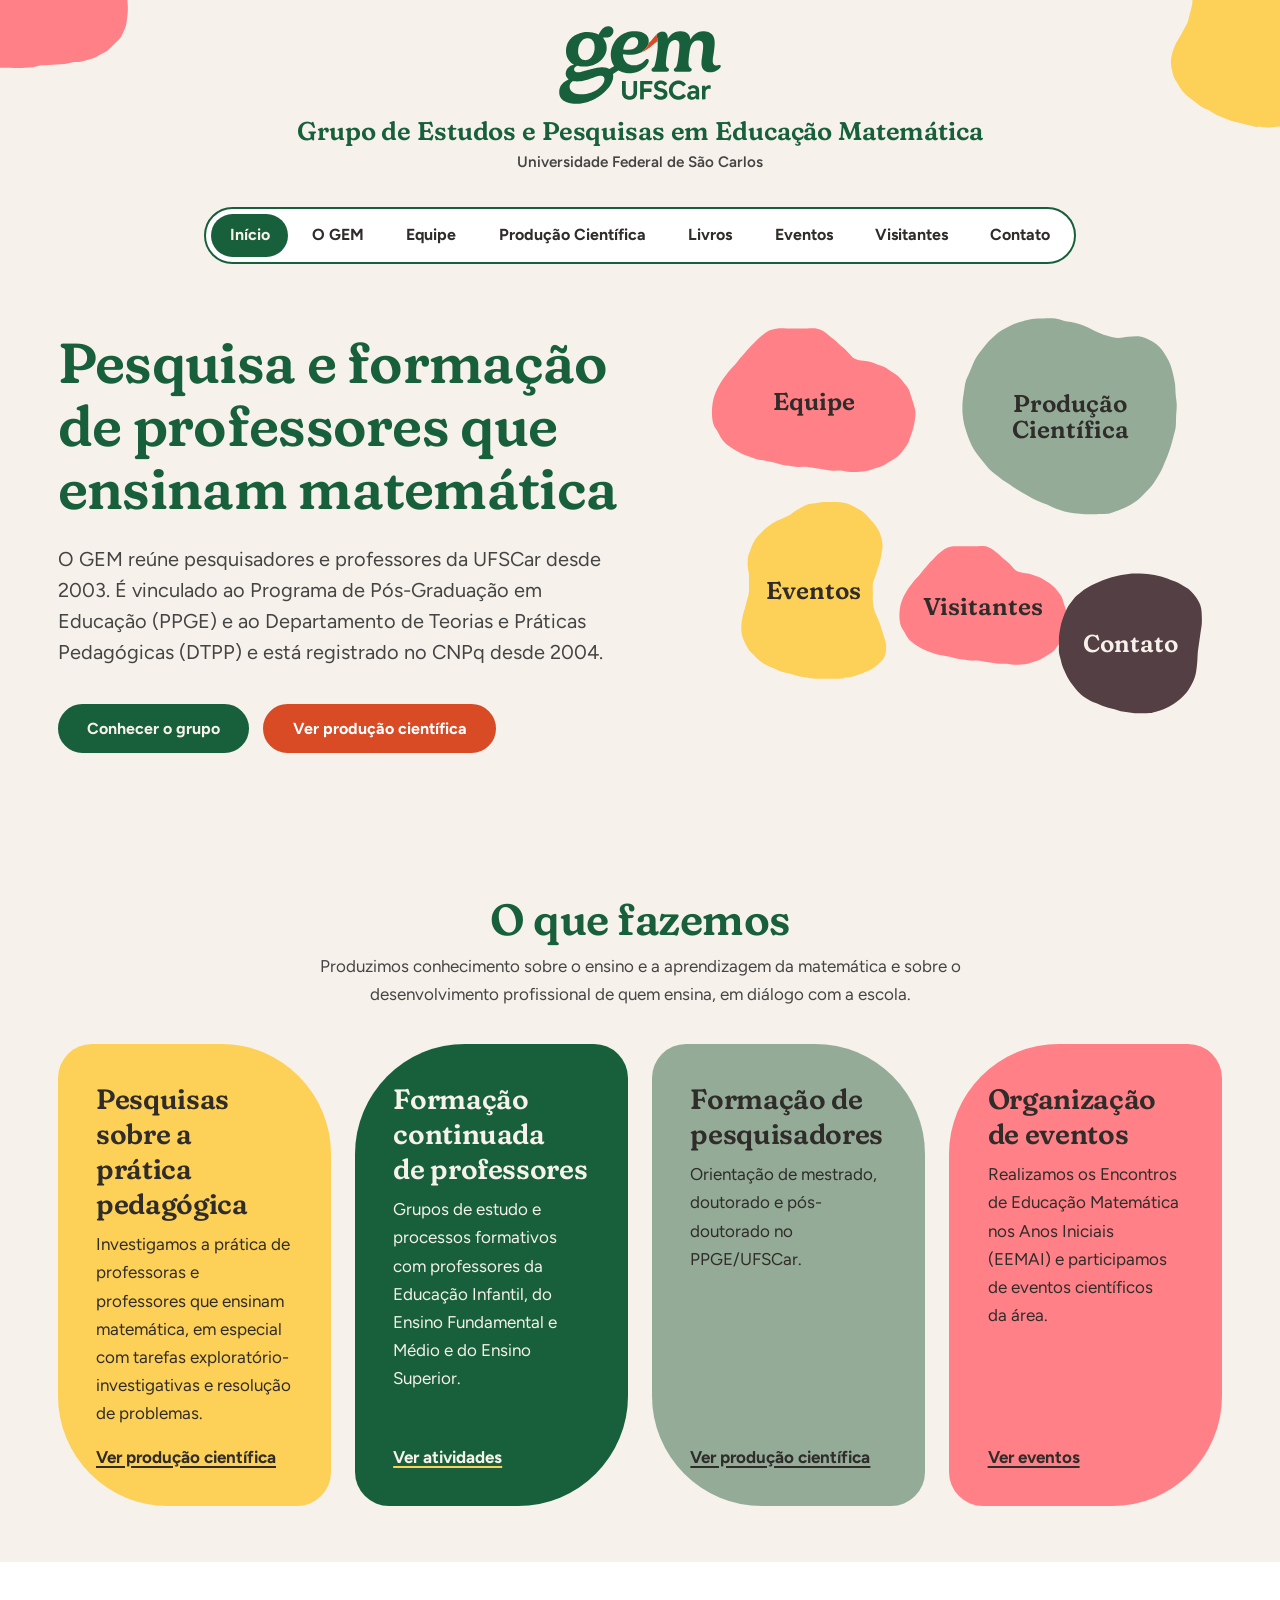
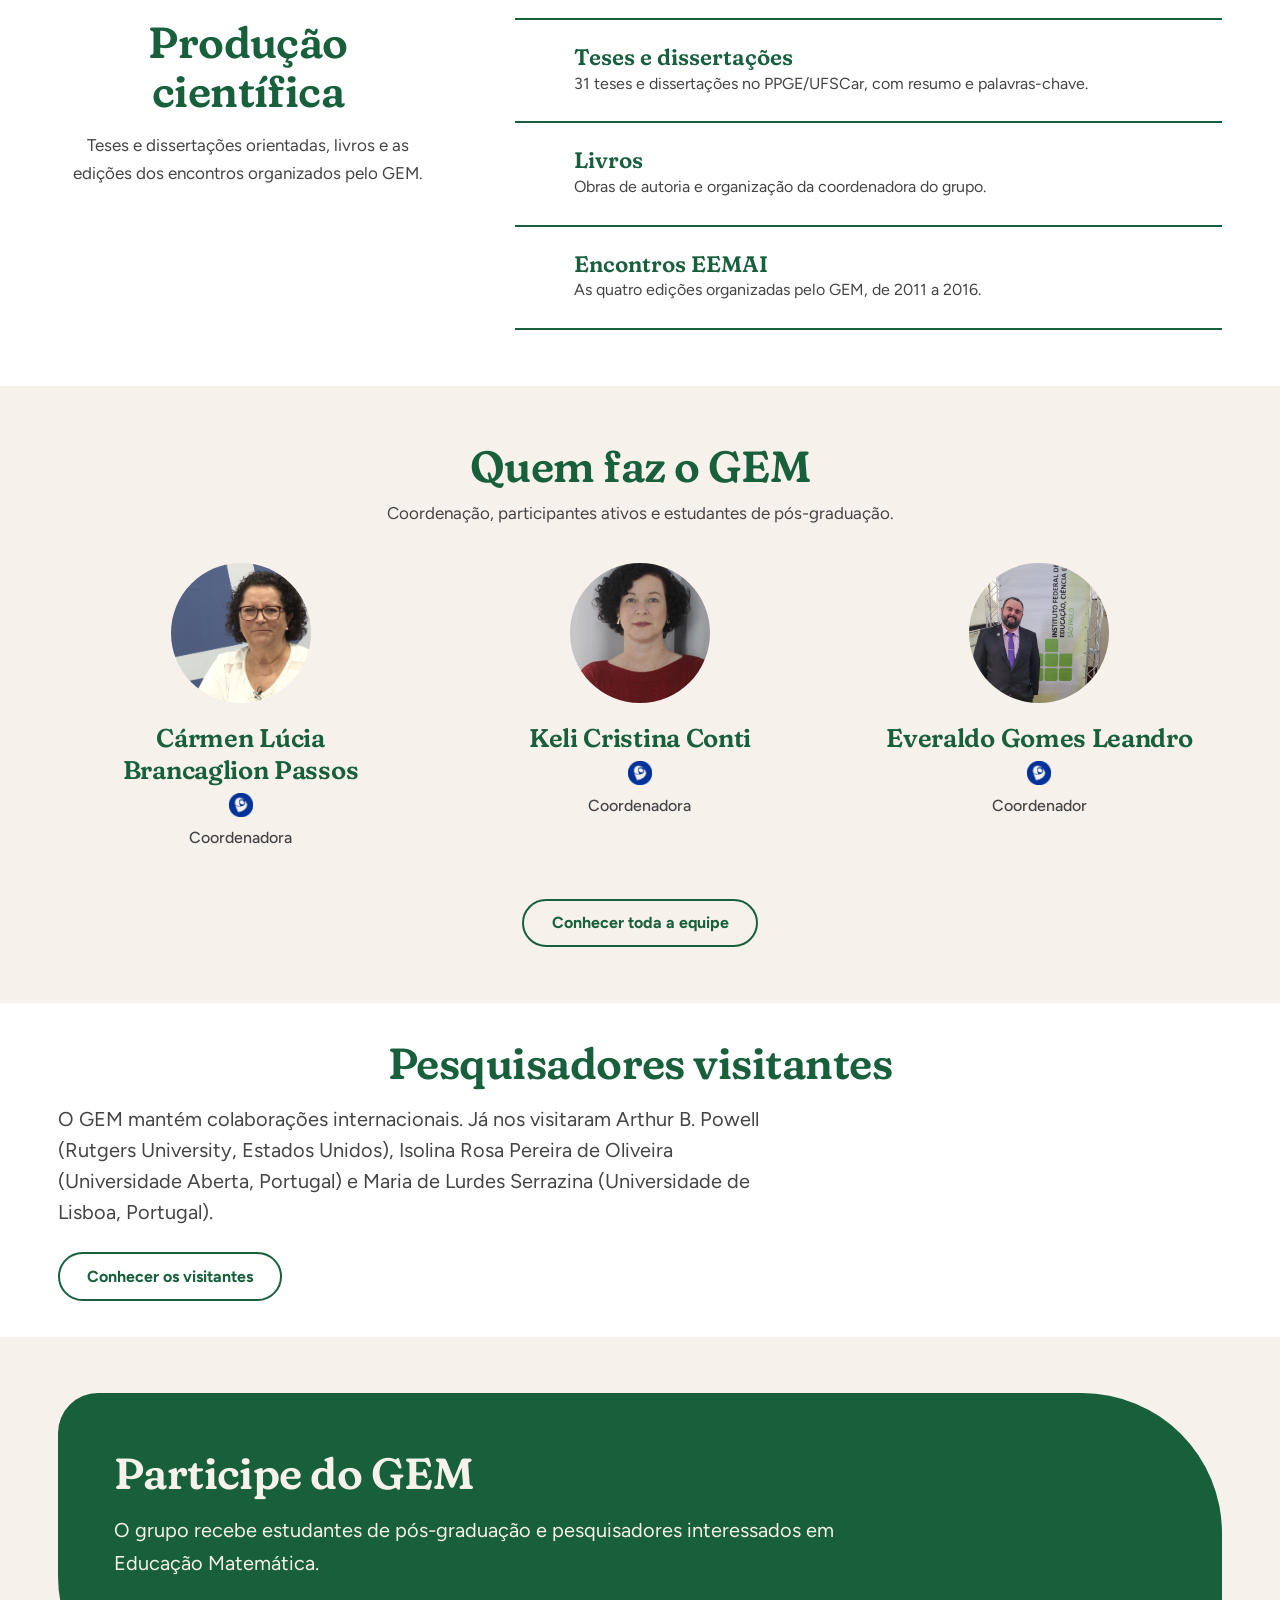
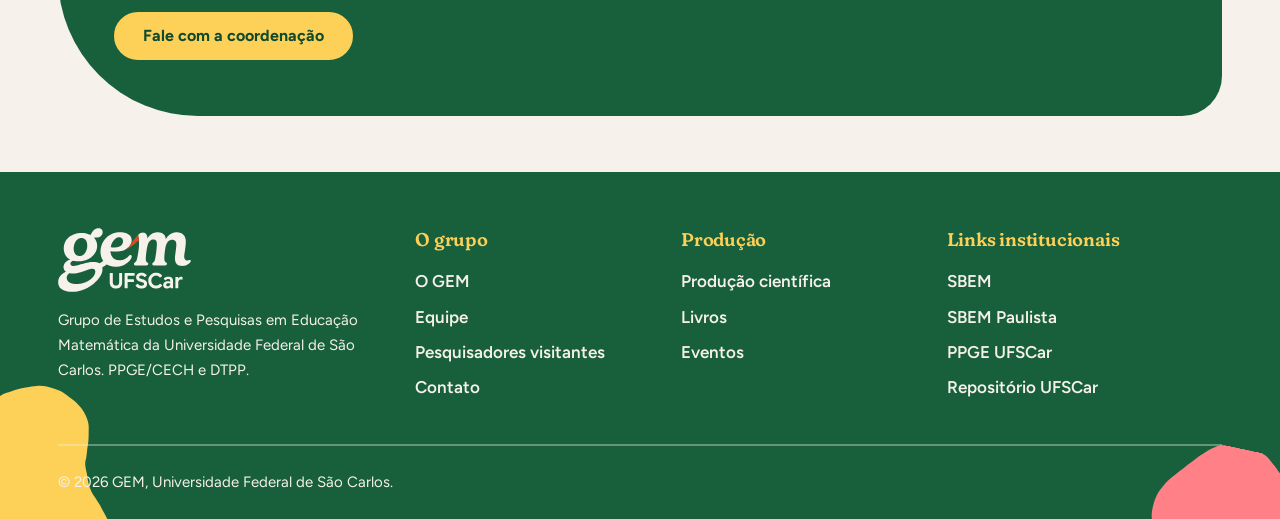
==== commit 02710bef: "Substitui links textuais Lattes por ícones ao lado dos nomes" ====
--- a/index.html
+++ b/index.html
@@ -146,25 +146,22 @@
             <div class="coordenador-visual coordenador-visual--carmen">
               <img class="coordenador-foto" src="assets/images/carmen-gem.jpg" alt="Fotografia de Cármen Lúcia Brancaglion Passos" width="295" height="295" loading="lazy">
             </div>
-            <h3>Cármen Lúcia Brancaglion Passos</h3>
+            <div class="perfil-nome-lattes"><h3>Cármen Lúcia Brancaglion Passos</h3><a class="lattes-icon-link" href="http://lattes.cnpq.br/2297203444364327" target="_blank" rel="noopener noreferrer" aria-label="Currículo Lattes de Cármen Lúcia Brancaglion Passos" title="Currículo Lattes"><img class="lattes-icon" src="assets/images/lattes.png" alt="" width="24" height="24"></a></div>
             <p class="pessoa-papel">Coordenadora</p>
-            <a href="http://lattes.cnpq.br/2297203444364327" target="_blank" rel="noopener noreferrer">Currículo Lattes</a>
           </article>
           <article class="coordenador-card">
             <div class="coordenador-visual coordenador-visual--keli">
               <img class="coordenador-foto" src="assets/images/keli-gem.jpg" alt="Fotografia de Keli Cristina Conti" width="170" height="170" loading="lazy">
             </div>
-            <h3>Keli Cristina Conti</h3>
+            <div class="perfil-nome-lattes"><h3>Keli Cristina Conti</h3><a class="lattes-icon-link" href="http://lattes.cnpq.br/5426381590352588" target="_blank" rel="noopener noreferrer" aria-label="Currículo Lattes de Keli Cristina Conti" title="Currículo Lattes"><img class="lattes-icon" src="assets/images/lattes.png" alt="" width="24" height="24"></a></div>
             <p class="pessoa-papel">Coordenadora</p>
-            <a href="http://lattes.cnpq.br/5426381590352588" target="_blank" rel="noopener noreferrer">Currículo Lattes</a>
           </article>
           <article class="coordenador-card">
             <div class="coordenador-visual coordenador-visual--everaldo">
               <img class="coordenador-foto" src="assets/images/everaldo-gem.jpg" alt="Fotografia de Everaldo Gomes Leandro" width="295" height="295" loading="lazy">
             </div>
-            <h3>Everaldo Gomes Leandro</h3>
+            <div class="perfil-nome-lattes"><h3>Everaldo Gomes Leandro</h3><a class="lattes-icon-link" href="http://lattes.cnpq.br/8396222420157779" target="_blank" rel="noopener noreferrer" aria-label="Currículo Lattes de Everaldo Gomes Leandro" title="Currículo Lattes"><img class="lattes-icon" src="assets/images/lattes.png" alt="" width="24" height="24"></a></div>
             <p class="pessoa-papel">Coordenador</p>
-            <a href="http://lattes.cnpq.br/8396222420157779" target="_blank" rel="noopener noreferrer">Currículo Lattes</a>
           </article>
         </div>
         <p class="coordenadores-cta"><a class="btn btn-contorno" href="equipe.html">Conhecer toda a equipe</a></p>
--- a/css/components.css
+++ b/css/components.css
@@ -612,7 +612,7 @@
 /* Seções de coordenação — fotos originais e alinhamento central */
 .coordenadores-grid { display:grid; grid-template-columns:repeat(3,minmax(0,1fr)); gap:clamp(1.5rem,3vw,3.5rem); align-items:start; justify-items:center; max-width:1160px; margin:0 auto var(--space-xl); }
 .coordenador-card { display:flex; flex-direction:column; align-items:center; text-align:center; min-width:0; width:100%; }
-.coordenador-visual { width:min(100%,295px); aspect-ratio:1; position:relative; display:grid; place-items:center; margin-bottom:1.2rem; }
+.coordenador-visual { width:min(100%,140px); aspect-ratio:1; position:relative; display:grid; place-items:center; margin-bottom:1.2rem; }
 /* Fotografias originais sem manchas decorativas */
 .coordenador-foto { display:block; width:100%; height:100%; aspect-ratio:1; object-fit:cover; object-position:center 30%; border:0; border-radius:50%; }
 .coordenador-card h3 { color:var(--verde); font-family:var(--fonte-titulo); font-size:clamp(1.28rem,2vw,1.85rem); line-height:1.25; max-width:22ch; margin:0 auto .45rem; text-align:center; }
@@ -621,3 +621,169 @@
 .coordenadores-cta { margin:1.8rem auto 0; text-align:center; }
 @media(max-width:850px) { .coordenadores-grid { grid-template-columns:repeat(2,minmax(0,1fr)); gap:2.5rem 1.5rem; } }
 @media(max-width:560px) { .coordenadores-grid { grid-template-columns:1fr; } .coordenador-visual { max-width:275px; } }
+
+
+
+
+
+/* Participantes ativos — fotografias circulares */
+.participantes-grid {
+  display: grid;
+  grid-template-columns: repeat(3, minmax(0, 1fr));
+  gap: 2.5rem;
+  max-width: 1100px;
+  margin: 0 auto;
+}
+
+.participante-card {
+  display: flex;
+  flex-direction: column;
+  align-items: center;
+  text-align: center;
+}
+
+.participante-foto {
+  width: 150px;
+  height: 150px;
+  border-radius: 50%;
+  object-fit: cover;
+  object-position: center 30%;
+  display: block;
+  margin-bottom: 1rem;
+}
+
+.participante-card h3 {
+  color: var(--verde);
+  font-family: var(--fonte-titulo);
+  font-size: 1.3rem;
+  line-height: 1.25;
+  margin: 0 0 .4rem;
+}
+
+.participante-card .pessoa-papel {
+  margin-bottom: .6rem;
+}
+
+.participante-card a {
+  font-weight: 700;
+  text-decoration-color: var(--laranja);
+  text-underline-offset: 5px;
+}
+
+@media (max-width: 850px) {
+  .participantes-grid {
+    grid-template-columns: repeat(2, 1fr);
+  }
+}
+
+@media (max-width: 560px) {
+  .participantes-grid {
+    grid-template-columns: 1fr;
+  }
+}
+
+
+
+
+
+
+/* Participantes ativos — foto acima das informações */
+.pessoas .participante-card {
+  display: flex;
+  flex-direction: column;
+  align-items: center;
+  text-align: center;
+  gap: 0;
+}
+
+.participante-visual {
+  width: 150px;
+  height: 150px;
+  margin: 0 auto 1rem;
+  flex-shrink: 0;
+}
+
+.participante-foto {
+  width: 100%;
+  height: 100%;
+  display: block;
+  border-radius: 50%;
+  object-fit: cover;
+  object-position: center;
+}
+
+.participante-info {
+  width: 100%;
+  text-align: center;
+}
+
+.participante-info h3 {
+  margin: 0 0 0.4rem;
+  line-height: 1.25;
+}
+
+.participante-info .pessoa-papel {
+  margin-bottom: 0.5rem;
+}
+
+
+
+
+
+/* Foto circular do Gerlan */
+.foto-participante {
+  width: 150px !important;
+  height: 150px !important;
+  min-width: 150px;
+  min-height: 150px;
+  border-radius: 50% !important;
+  object-fit: cover;
+  object-position: center;
+  display: block;
+  flex-shrink: 0;
+}
+
+
+
+
+
+
+
+/* Nome e ícone do Currículo Lattes */
+.participante-nome {
+  display: flex;
+  justify-content: center;
+  align-items: center;
+  gap: 8px;
+  flex-wrap: wrap;
+}
+
+.participante-nome h3 {
+  margin: 0;
+  width: auto;
+}
+
+.lattes-icon-link {
+  display: inline-flex;
+  align-items: center;
+  justify-content: center;
+  flex-shrink: 0;
+  line-height: 0;
+}
+
+.lattes-icon {
+  width: 24px;
+  height: 24px;
+  object-fit: contain;
+  display: block;
+  transition: transform 0.2s ease;
+}
+
+.lattes-icon-link:hover .lattes-icon {
+  transform: scale(1.12);
+}
+
+.participante-info .pessoa-papel {
+  margin-top: 5px;
+  text-align: center;
+}
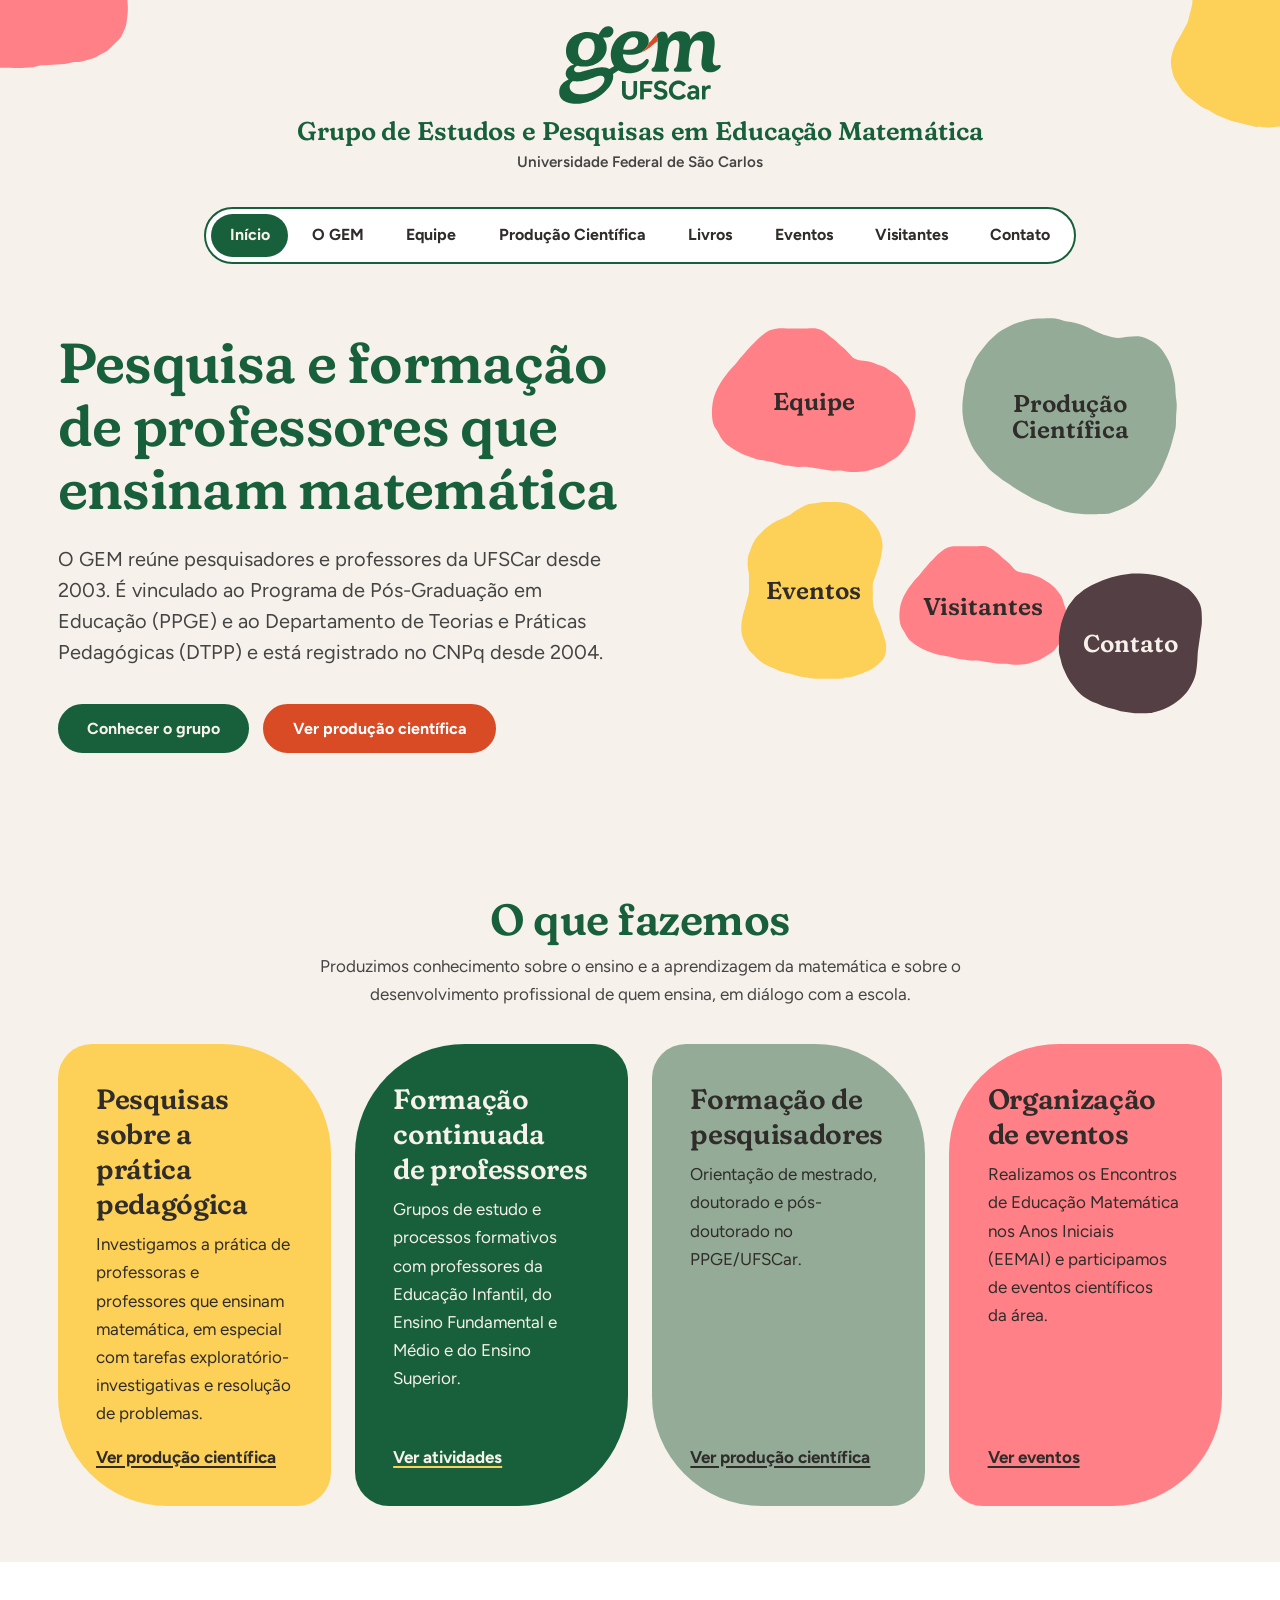
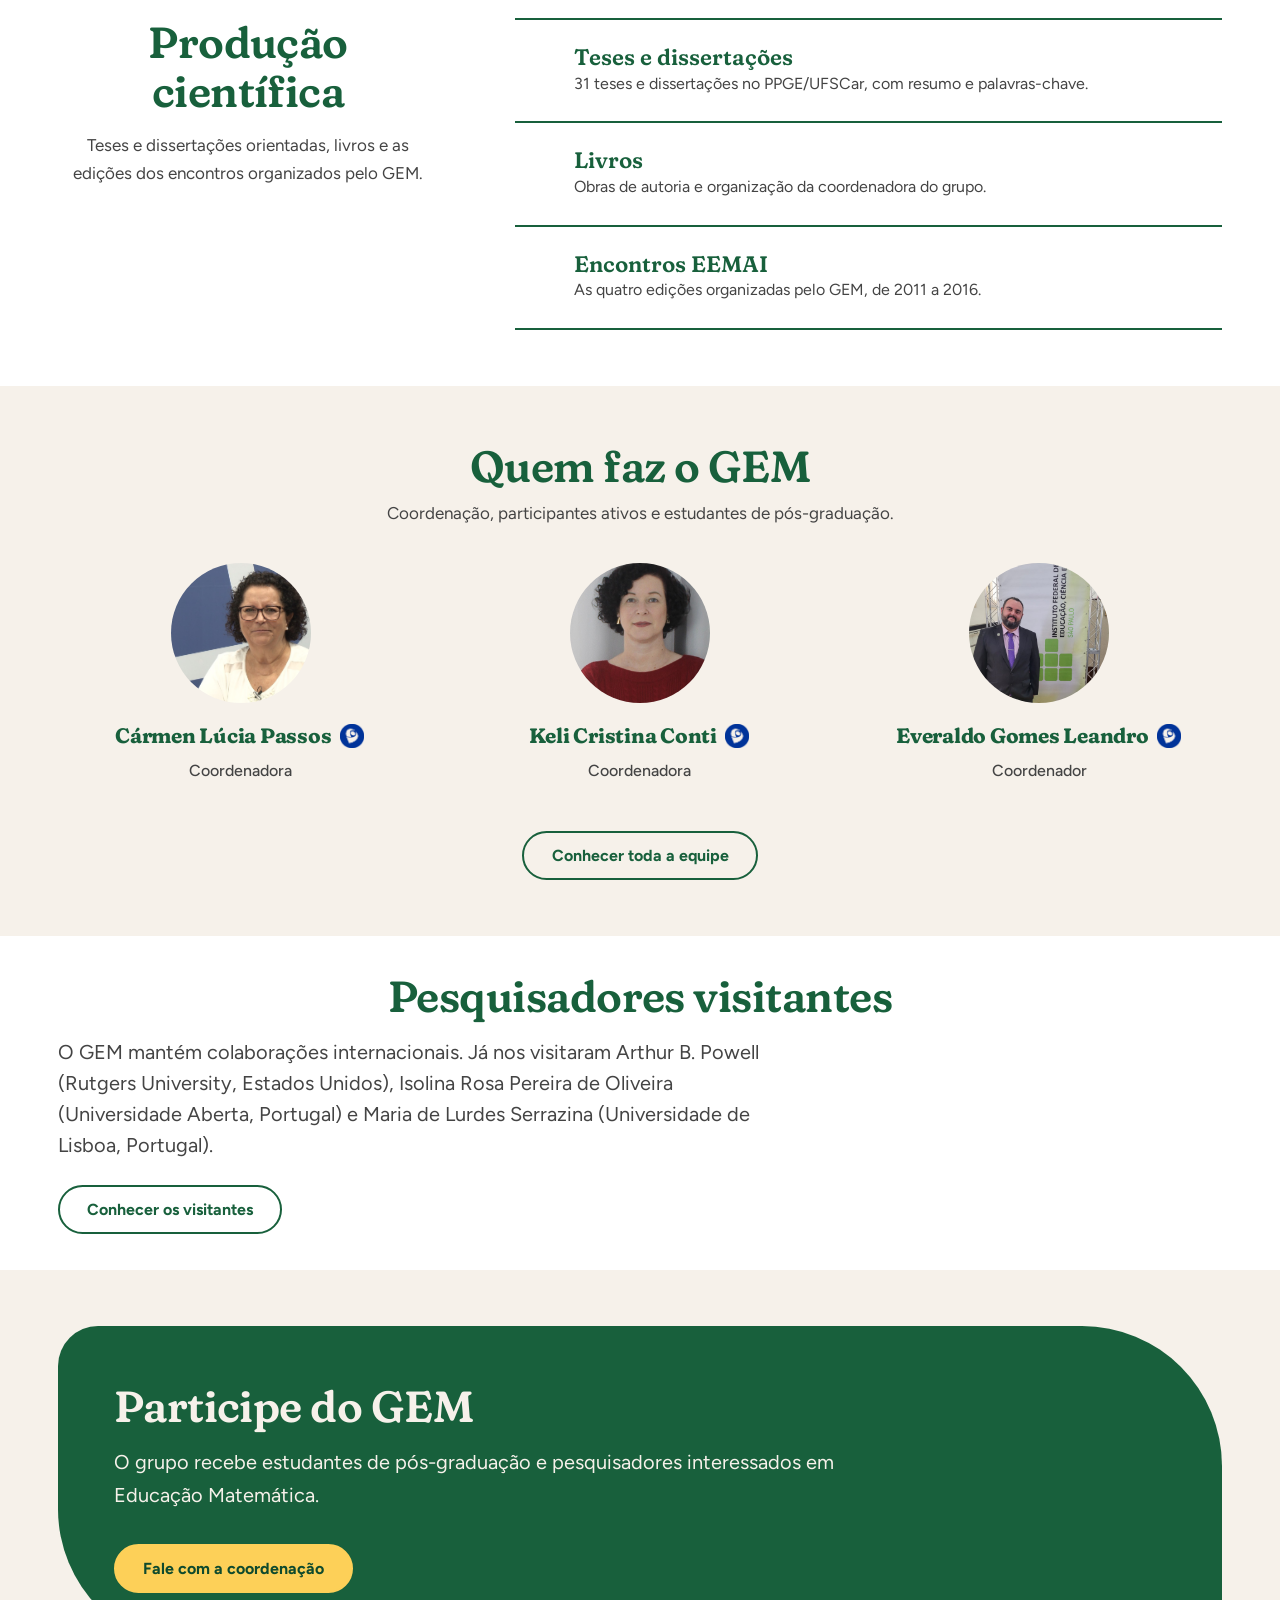
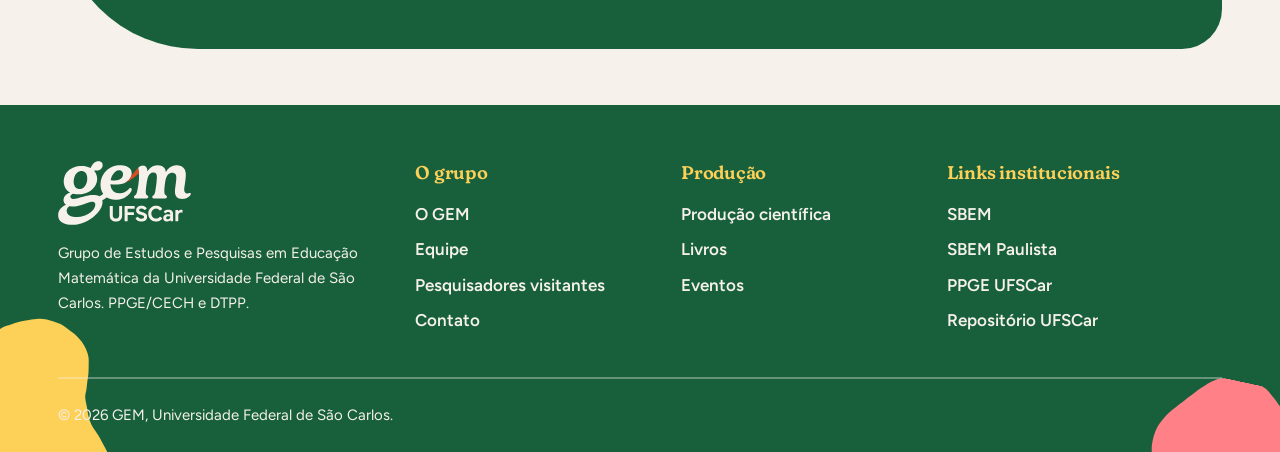
==== commit f4d82afc: "Harmoniza nome abreviado de Cármen na página inicial" ====
--- a/index.html
+++ b/index.html
@@ -146,7 +146,7 @@
             <div class="coordenador-visual coordenador-visual--carmen">
               <img class="coordenador-foto" src="assets/images/carmen-gem.jpg" alt="Fotografia de Cármen Lúcia Brancaglion Passos" width="295" height="295" loading="lazy">
             </div>
-            <div class="perfil-nome-lattes"><h3>Cármen Lúcia Brancaglion Passos</h3><a class="lattes-icon-link" href="http://lattes.cnpq.br/2297203444364327" target="_blank" rel="noopener noreferrer" aria-label="Currículo Lattes de Cármen Lúcia Brancaglion Passos" title="Currículo Lattes"><img class="lattes-icon" src="assets/images/lattes.png" alt="" width="24" height="24"></a></div>
+            <div class="perfil-nome-lattes"><h3>Cármen Lúcia Passos</h3><a class="lattes-icon-link" href="http://lattes.cnpq.br/2297203444364327" target="_blank" rel="noopener noreferrer" aria-label="Currículo Lattes de Cármen Lúcia Brancaglion Passos" title="Currículo Lattes"><img class="lattes-icon" src="assets/images/lattes.png" alt="" width="24" height="24"></a></div>
             <p class="pessoa-papel">Coordenadora</p>
           </article>
           <article class="coordenador-card">
--- a/css/components.css
+++ b/css/components.css
@@ -787,3 +787,83 @@
   margin-top: 5px;
   text-align: center;
 }
+
+/* Apresentação unificada do currículo Lattes em toda a equipe */
+.perfil-nome-lattes,
+.participante-nome {
+  display: flex;
+  align-items: center;
+  justify-content: center;
+  flex-wrap: wrap;
+  gap: 0.45rem;
+}
+.perfil-nome-lattes h3,
+.participante-nome h3 { margin: 0; width: auto; }
+.coordenador-card .perfil-nome-lattes { margin: 0 auto 0.5rem; max-width: 100%; }
+.coordenador-card .perfil-nome-lattes h3 { margin: 0; }
+.lattes-icon-link,
+.coordenador-card a.lattes-icon-link {
+  display: inline-flex;
+  align-items: center;
+  justify-content: center;
+  flex: 0 0 auto;
+  line-height: 0;
+  padding: 2px;
+  border-radius: 50%;
+}
+.lattes-icon-link:focus-visible { outline: 3px solid var(--verde); outline-offset: 3px; }
+.lattes-icon,
+.coordenador-card .lattes-icon { display:block; width:24px; height:24px; object-fit:contain; }
+.egressos li .lattes-icon-link { display:inline-flex; vertical-align:middle; margin-left:0.35rem; }
+.egressos li .egresso-nome { font-weight:600; }
+.participantes-grid .participante-card { display:flex; flex-direction:column; align-items:center; text-align:center; min-width:0; }
+.pessoas.participantes-grid { display:grid; grid-template-columns:repeat(3,minmax(0,1fr)); gap:2.5rem 1.5rem; max-width:1120px; margin:0 auto; }
+.participantes-grid .participante-visual { width:150px; height:150px; display:grid; place-items:center; margin:0 auto 1rem; }
+.participantes-grid .participante-foto { width:150px; height:150px; border-radius:50%; object-fit:cover; display:block; margin:0; }
+.participantes-grid .participante-visual .avatar { width:150px; height:150px; font-size:2rem; display:grid; place-items:center; background-size:100% 100%; }
+.participantes-grid .participante-info { width:100%; text-align:center; }
+@media(max-width:850px) { .pessoas.participantes-grid { grid-template-columns:repeat(2,minmax(0,1fr)); } }
+@media(max-width:560px) { .pessoas.participantes-grid { grid-template-columns:1fr; } }
+
+/* GEM — grade compacta de participantes e tipografia harmonizada */
+@media (min-width: 1200px) {
+  .pessoas.participantes-grid {
+    grid-template-columns: repeat(5, minmax(0, 1fr));
+    max-width: 1440px;
+    column-gap: 1.1rem;
+    row-gap: 2.5rem;
+  }
+}
+@media (min-width: 851px) and (max-width: 1199px) {
+  .pessoas.participantes-grid {
+    grid-template-columns: repeat(3, minmax(0, 1fr));
+  }
+}
+.coordenador-card .perfil-nome-lattes h3 {
+  font-family: var(--fonte-titulo);
+  font-size: 1.3rem;
+  line-height: 1.25;
+  font-weight: 700;
+  max-width: none;
+}
+.coordenador-card .perfil-nome-lattes,
+.participantes-grid .participante-nome {
+  display: flex;
+  justify-content: center;
+  align-items: center;
+  flex-wrap: nowrap;
+  gap: .4rem;
+  width: 100%;
+}
+.coordenador-card .perfil-nome-lattes h3,
+.participantes-grid .participante-nome h3 {
+  flex: 0 1 auto;
+  min-width: 0;
+  text-align: center;
+}
+.coordenador-card .perfil-nome-lattes .lattes-icon-link,
+.participantes-grid .participante-nome .lattes-icon-link {
+  flex: 0 0 28px;
+  align-self: center;
+}
+.participantes-grid .participante-info h3 { font-size: 1.3rem; }
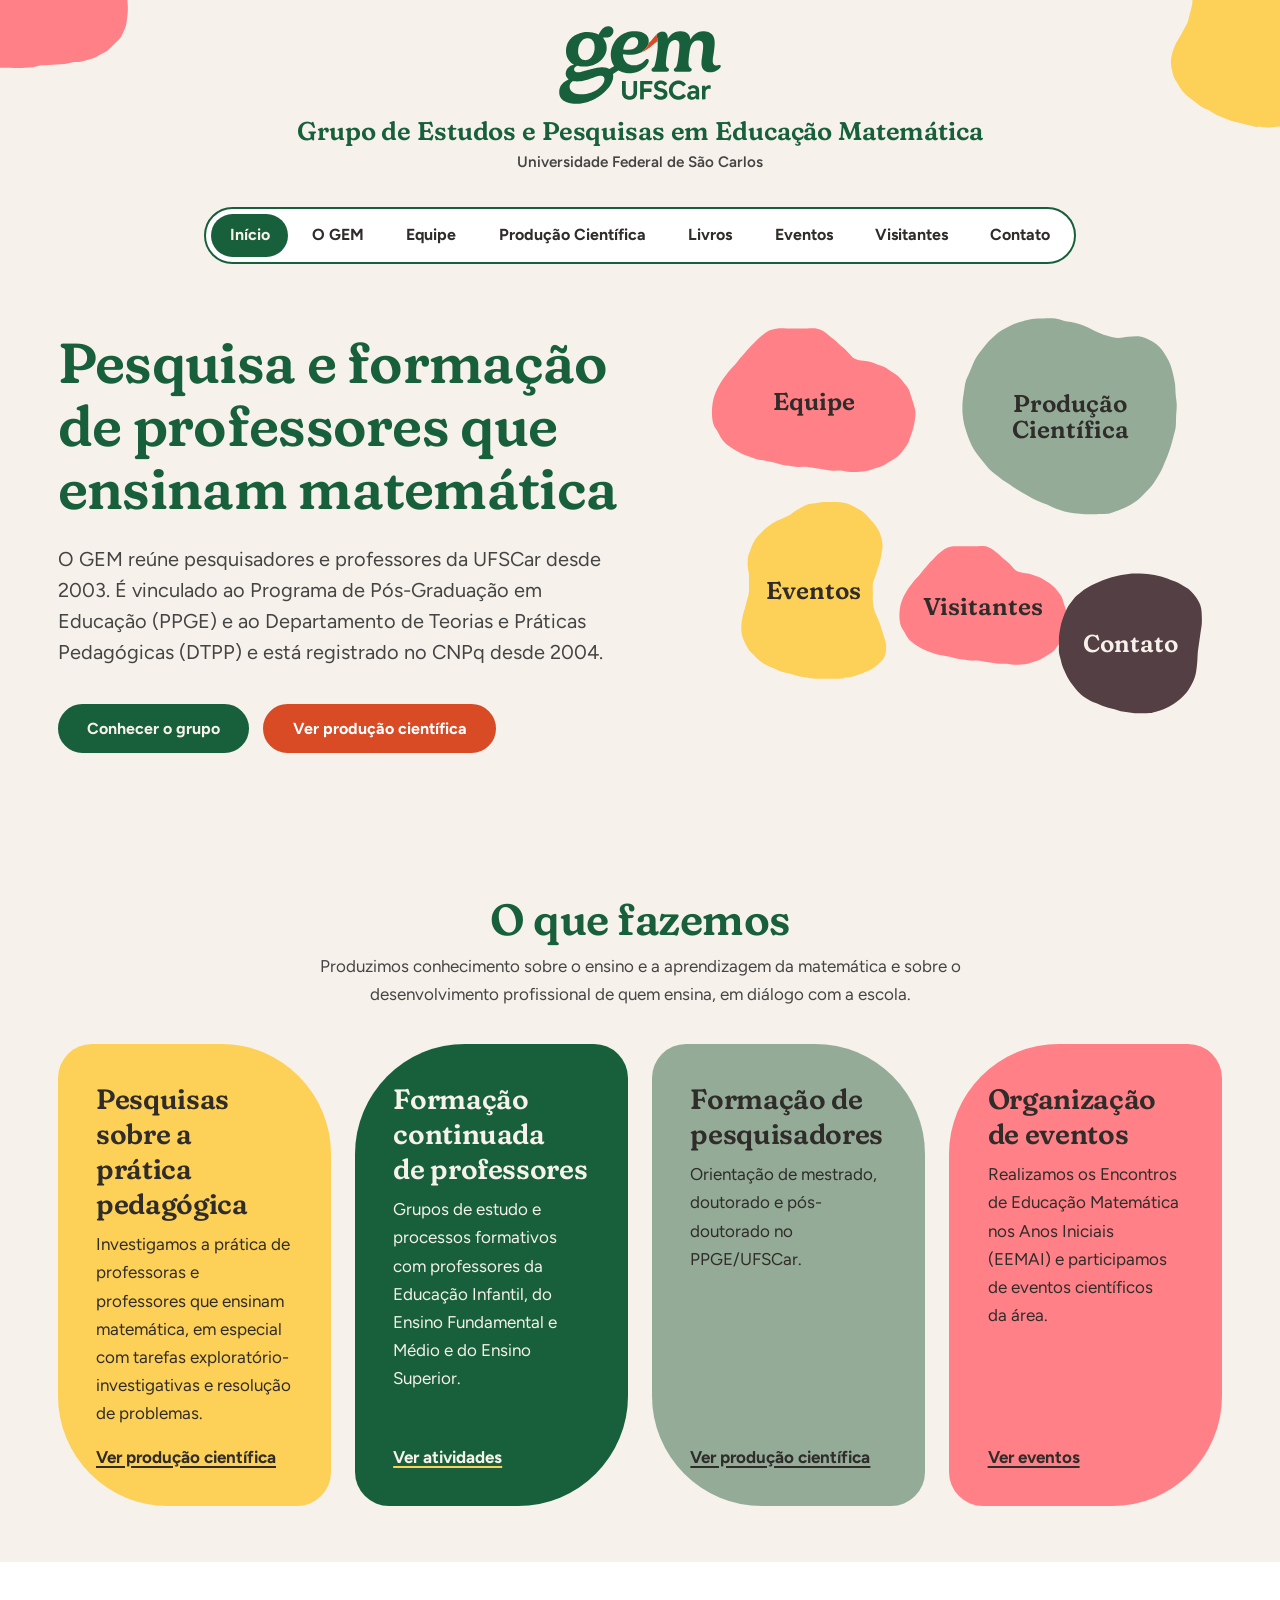
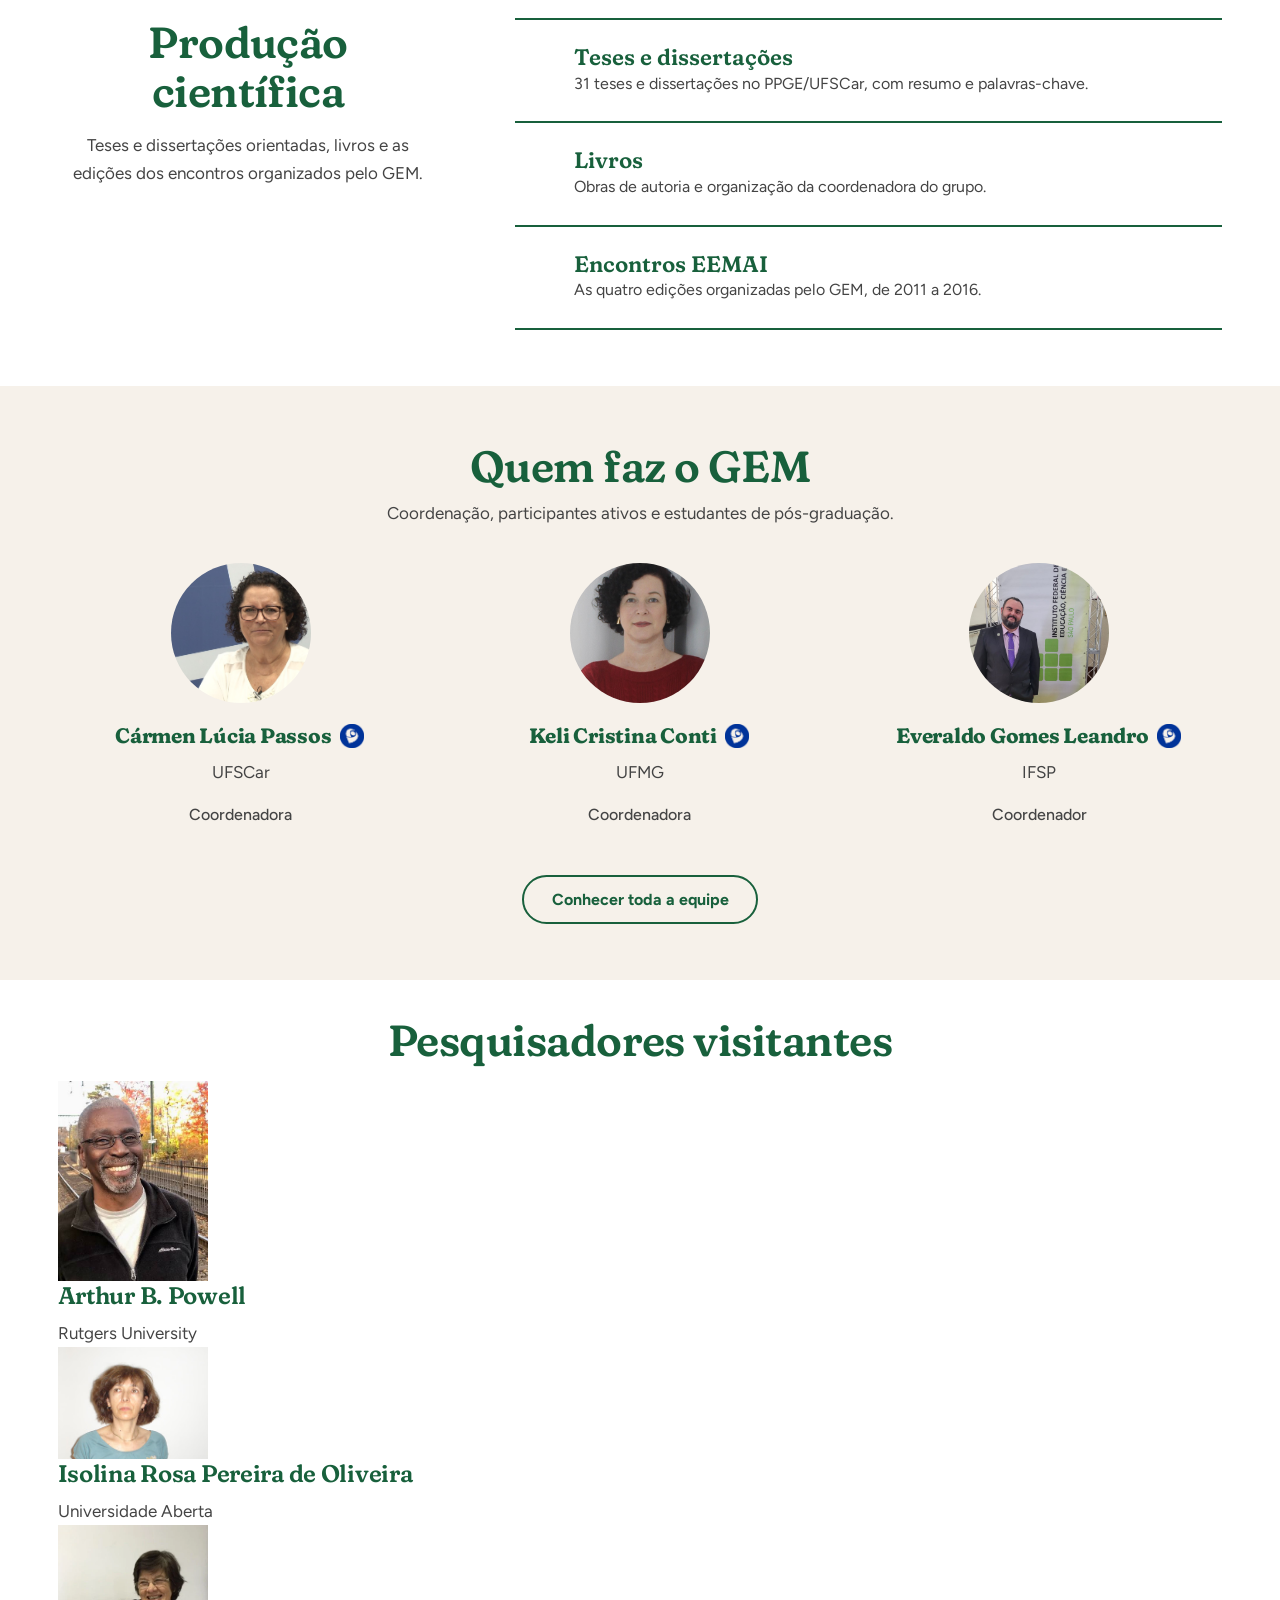
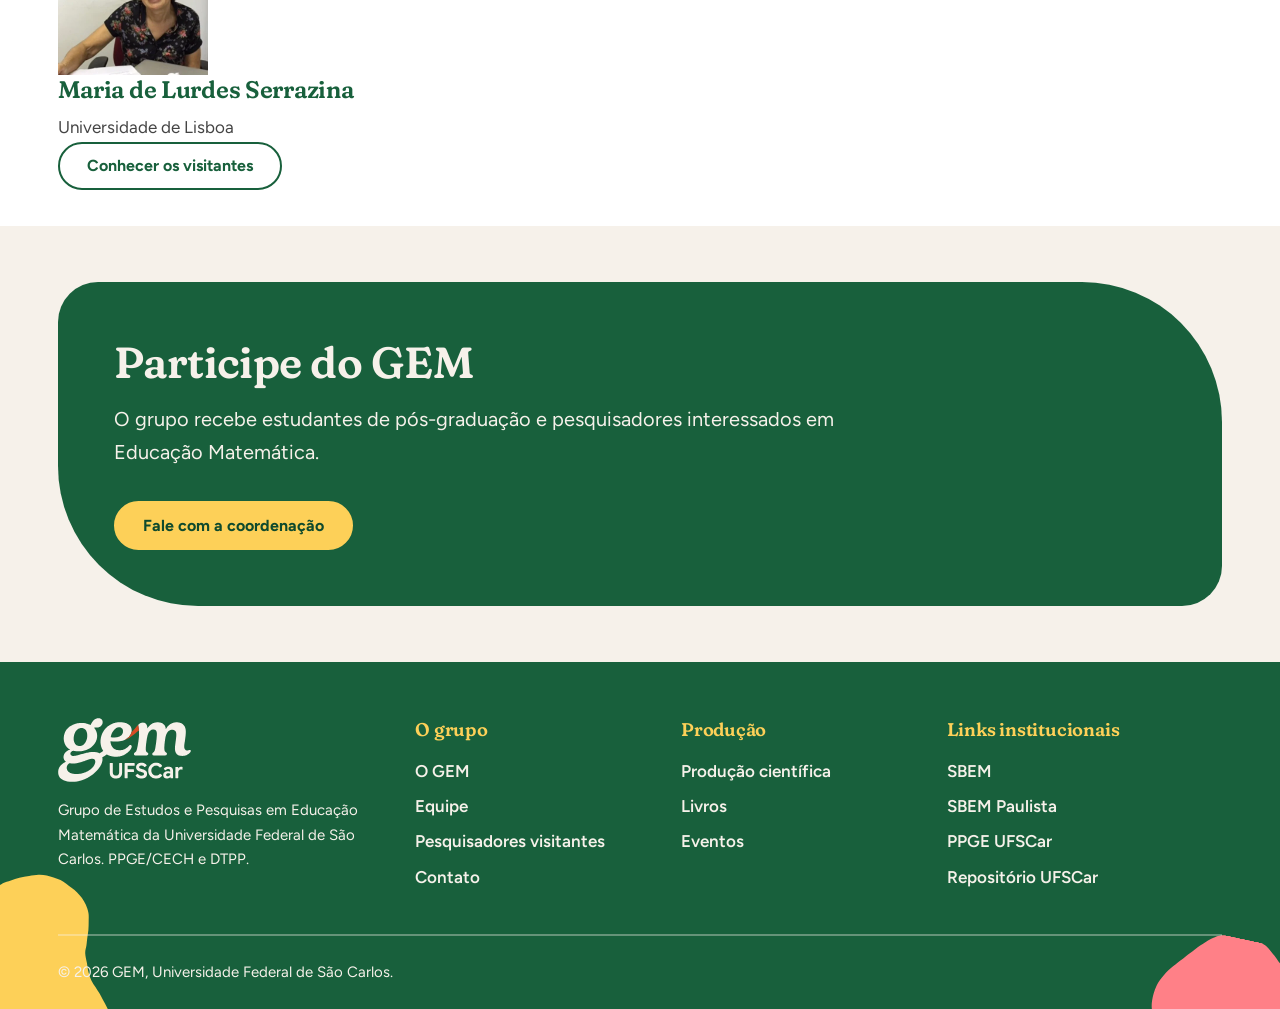
==== commit 571f6b06: "Atualiza instituições dos coordenadores e apresentação dos visitantes" ====
--- a/index.html
+++ b/index.html
@@ -147,6 +147,7 @@
               <img class="coordenador-foto" src="assets/images/carmen-gem.jpg" alt="Fotografia de Cármen Lúcia Brancaglion Passos" width="295" height="295" loading="lazy">
             </div>
             <div class="perfil-nome-lattes"><h3>Cármen Lúcia Passos</h3><a class="lattes-icon-link" href="http://lattes.cnpq.br/2297203444364327" target="_blank" rel="noopener noreferrer" aria-label="Currículo Lattes de Cármen Lúcia Brancaglion Passos" title="Currículo Lattes"><img class="lattes-icon" src="assets/images/lattes.png" alt="" width="24" height="24"></a></div>
+            <p class="coordenador-instituicao">UFSCar</p>
             <p class="pessoa-papel">Coordenadora</p>
           </article>
           <article class="coordenador-card">
@@ -154,6 +155,7 @@
               <img class="coordenador-foto" src="assets/images/keli-gem.jpg" alt="Fotografia de Keli Cristina Conti" width="170" height="170" loading="lazy">
             </div>
             <div class="perfil-nome-lattes"><h3>Keli Cristina Conti</h3><a class="lattes-icon-link" href="http://lattes.cnpq.br/5426381590352588" target="_blank" rel="noopener noreferrer" aria-label="Currículo Lattes de Keli Cristina Conti" title="Currículo Lattes"><img class="lattes-icon" src="assets/images/lattes.png" alt="" width="24" height="24"></a></div>
+            <p class="coordenador-instituicao">UFMG</p>
             <p class="pessoa-papel">Coordenadora</p>
           </article>
           <article class="coordenador-card">
@@ -161,6 +163,7 @@
               <img class="coordenador-foto" src="assets/images/everaldo-gem.jpg" alt="Fotografia de Everaldo Gomes Leandro" width="295" height="295" loading="lazy">
             </div>
             <div class="perfil-nome-lattes"><h3>Everaldo Gomes Leandro</h3><a class="lattes-icon-link" href="http://lattes.cnpq.br/8396222420157779" target="_blank" rel="noopener noreferrer" aria-label="Currículo Lattes de Everaldo Gomes Leandro" title="Currículo Lattes"><img class="lattes-icon" src="assets/images/lattes.png" alt="" width="24" height="24"></a></div>
+            <p class="coordenador-instituicao">IFSP</p>
             <p class="pessoa-papel">Coordenador</p>
           </article>
         </div>
@@ -171,8 +174,24 @@
     <section class="section section--sm section--branca section--clip">
       <div class="container">
         <h2>Pesquisadores visitantes</h2>
-        <p class="lead">O GEM mantém colaborações internacionais. Já nos visitaram Arthur B. Powell (Rutgers University, Estados Unidos), Isolina Rosa Pereira de Oliveira (Universidade Aberta, Portugal) e Maria de Lurdes Serrazina (Universidade de Lisboa, Portugal).</p>
-        <p class="mt-lg"><a class="btn btn-contorno" href="visitantes.html">Conhecer os visitantes</a></p>
+        <div class="visitantes-resumo-grid">
+          <article class="visitante-resumo-card">
+            <img src="assets/images/arthur.jpg" alt="Fotografia de Arthur B. Powell" width="150" height="150" loading="lazy">
+            <h3>Arthur B. Powell</h3>
+            <p>Rutgers University</p>
+          </article>
+          <article class="visitante-resumo-card">
+            <img src="assets/images/isolina.jpg" alt="Fotografia de Isolina Rosa Pereira de Oliveira" width="150" height="150" loading="lazy">
+            <h3>Isolina Rosa Pereira de Oliveira</h3>
+            <p>Universidade Aberta</p>
+          </article>
+          <article class="visitante-resumo-card">
+            <img src="assets/images/lurdes.jpg" alt="Fotografia de Maria de Lurdes Serrazina" width="150" height="150" loading="lazy">
+            <h3>Maria de Lurdes Serrazina</h3>
+            <p>Universidade de Lisboa</p>
+          </article>
+        </div>
+        <p class="visitantes-resumo-cta"><a class="btn btn-contorno" href="visitantes.html">Conhecer os visitantes</a></p>
       </div>
     </section>
 
--- a/css/components.css
+++ b/css/components.css
@@ -867,3 +867,7 @@
   align-self: center;
 }
 .participantes-grid .participante-info h3 { font-size: 1.3rem; }
+
+/* Retratos dos pesquisadores visitantes */
+.visitante-foto { display:block; width:170px; height:170px; aspect-ratio:1; object-fit:cover; object-position:center 30%; border-radius:50%; justify-self:center; }
+@media(max-width:720px) { .visitante-foto { width:150px; height:150px; } }
